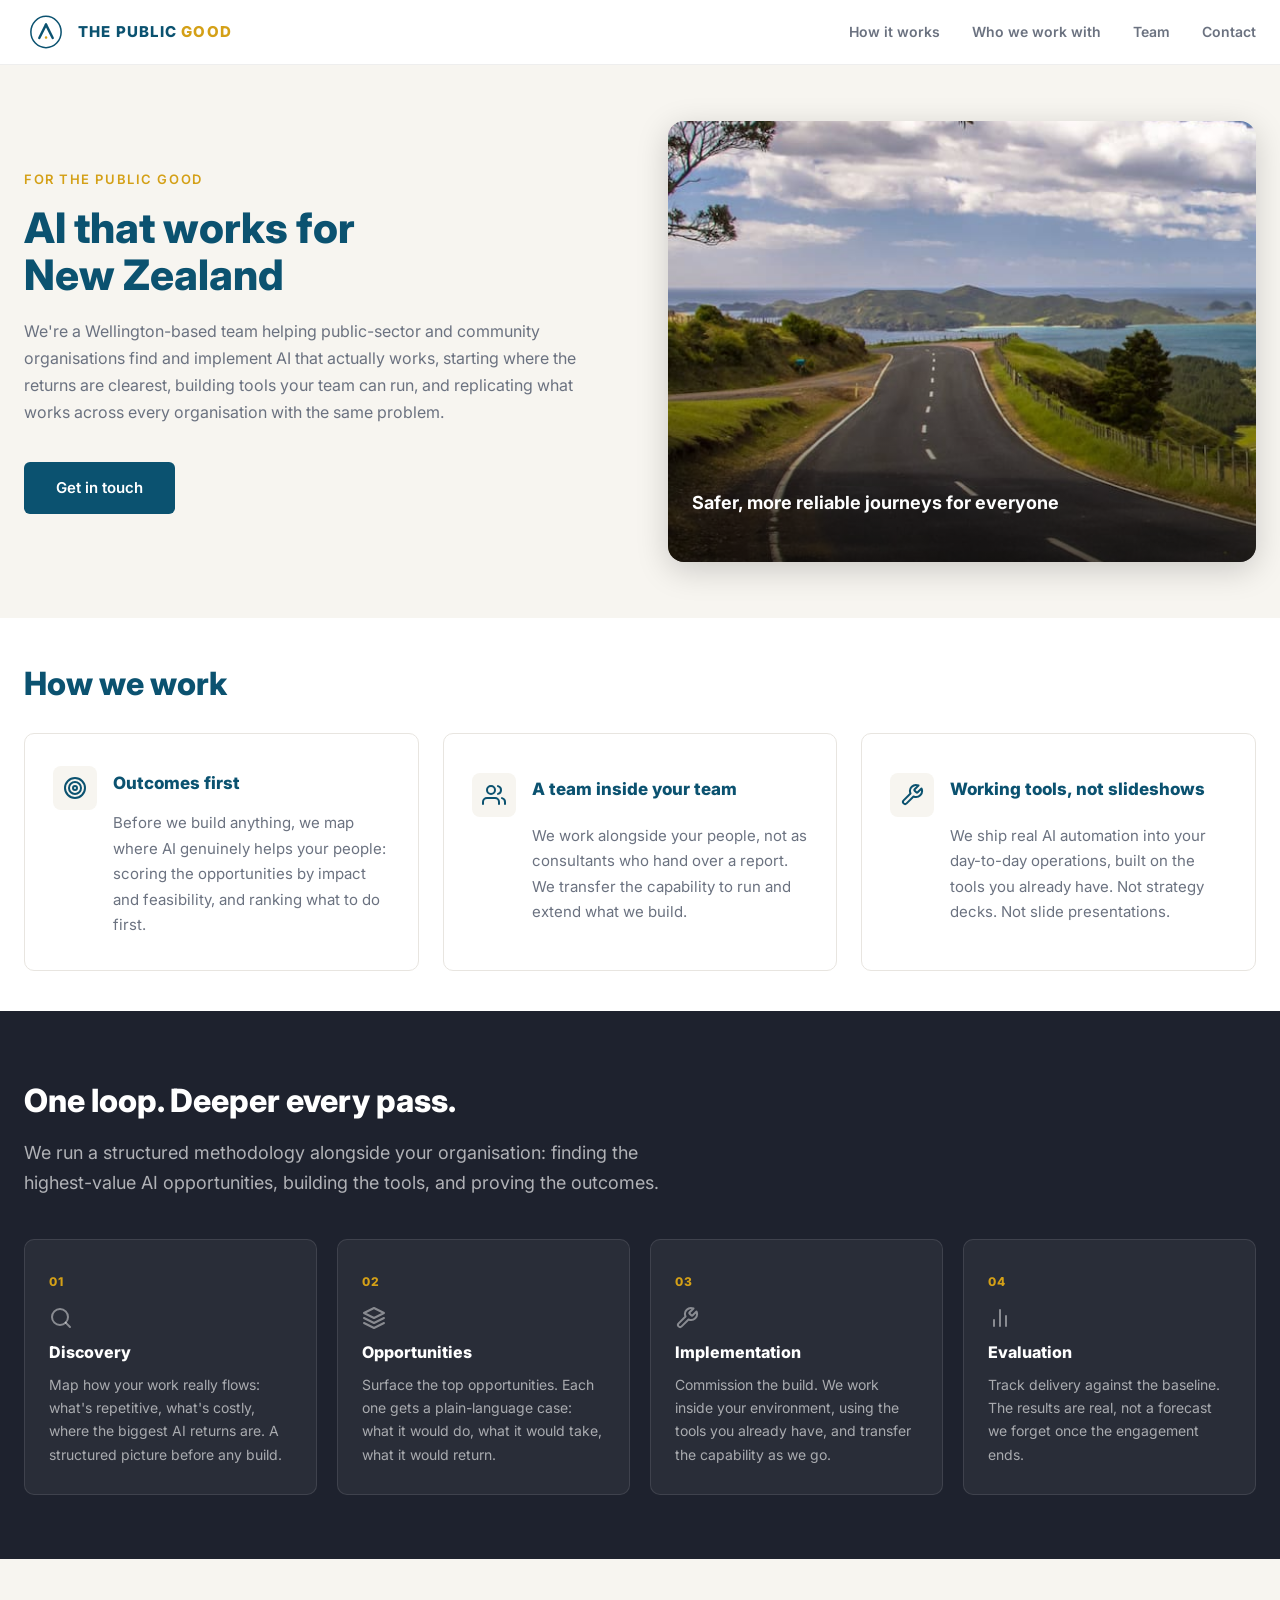
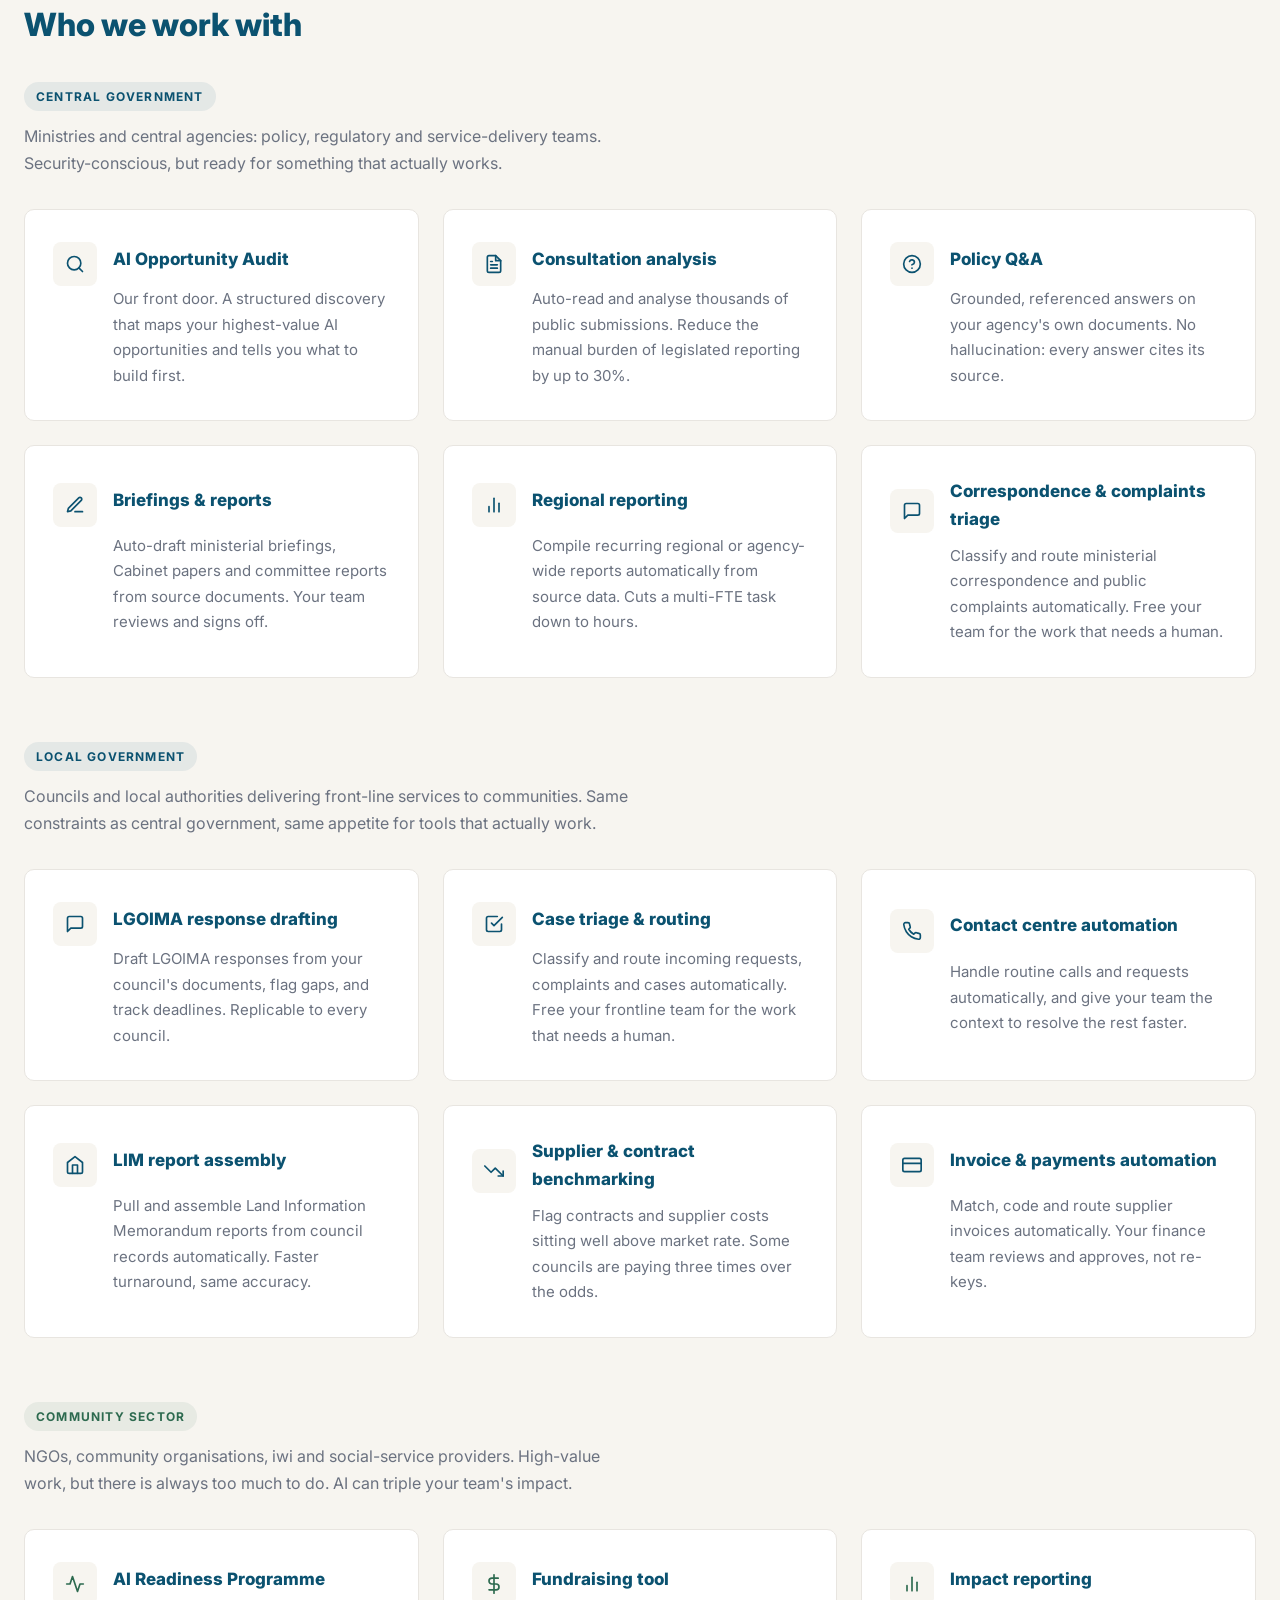
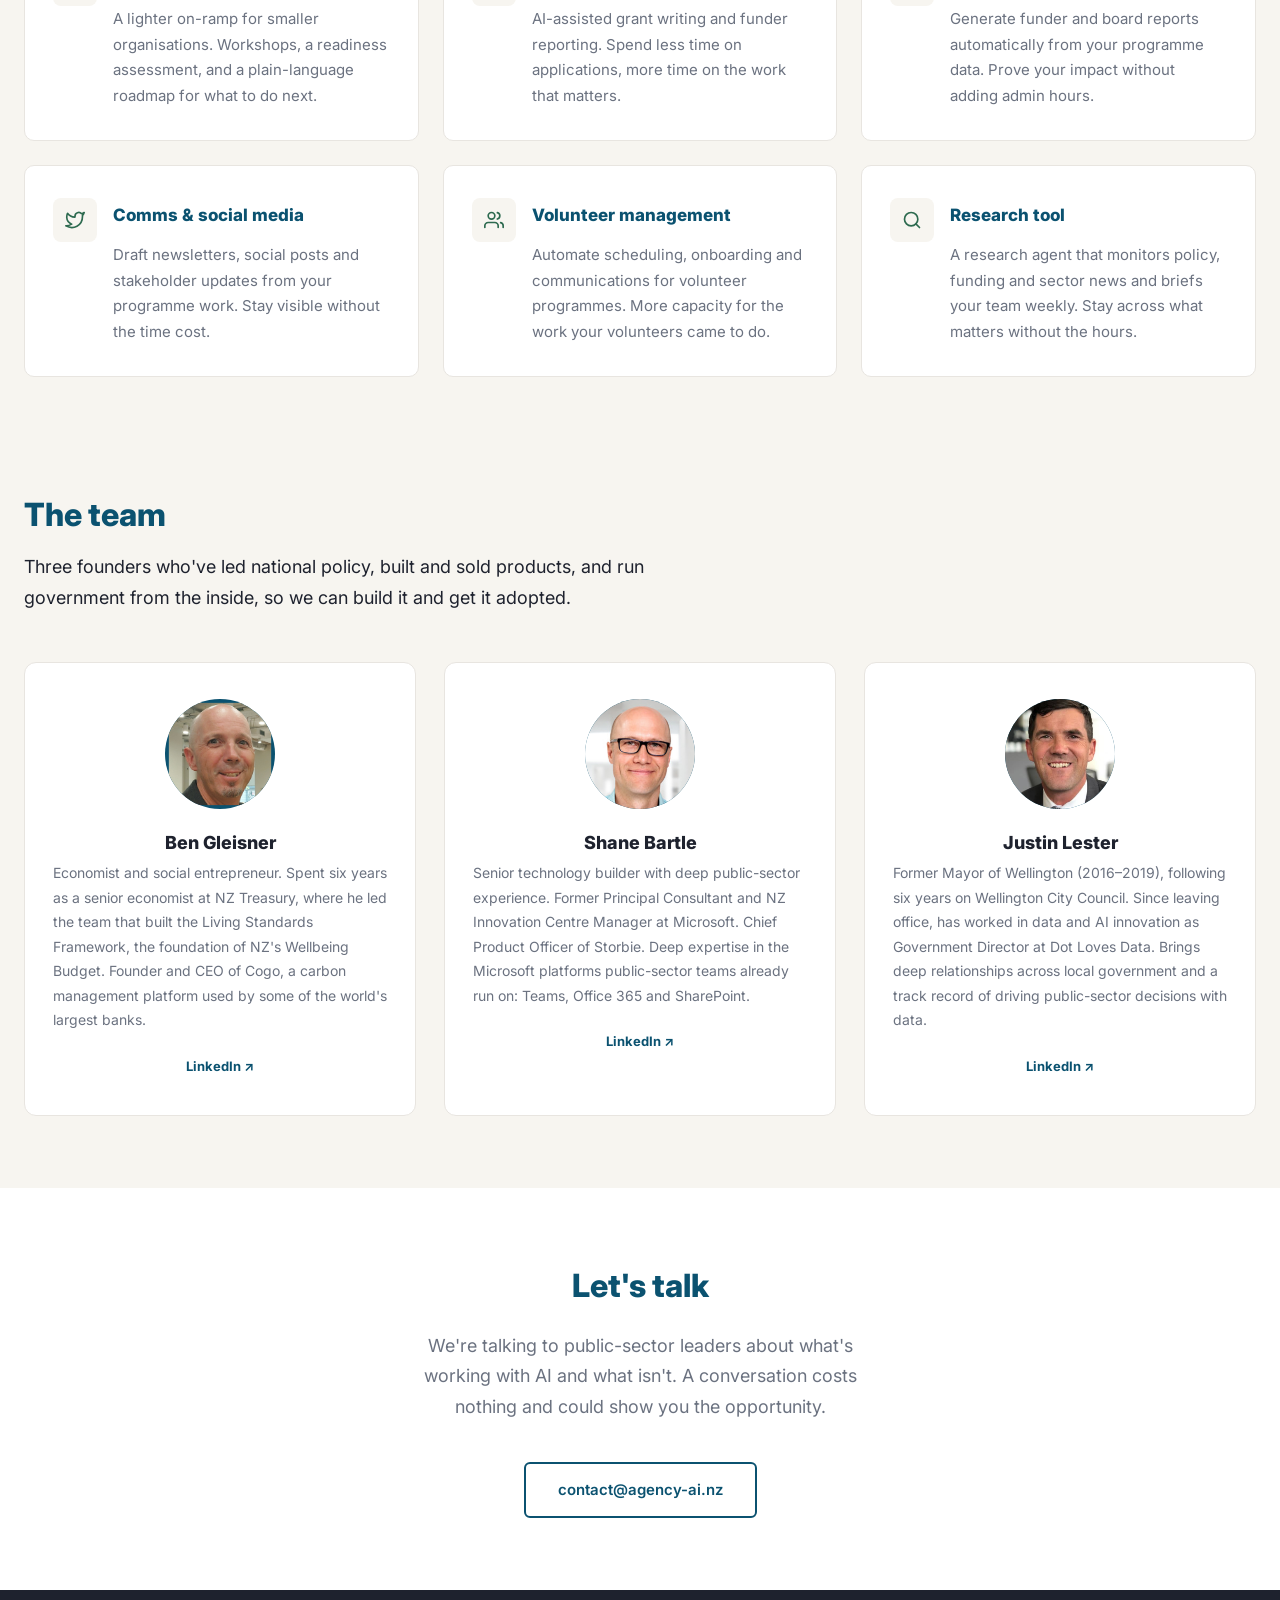
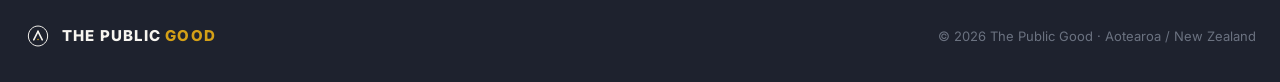
==== index.html @ 7d844c99 "Update Shane's Storbie title to Chief Product Officer Co-Authored-By: Claude Opus 5 <noreply@anthrop" ====
<!DOCTYPE html>
<html lang="en">
<head>
  <meta charset="UTF-8">
  <meta name="viewport" content="width=device-width, initial-scale=1.0">
  <title>The Public Good · AI for New Zealand's public sector</title>
  <link rel="preconnect" href="https://fonts.googleapis.com">
  <link rel="preconnect" href="https://fonts.gstatic.com" crossorigin>
  <link href="https://fonts.googleapis.com/css2?family=Inter:wght@400;600;800&display=swap" rel="stylesheet">
  <link rel="icon" type="image/svg+xml" href="/assets/Icon/Blue.svg">
  <link rel="icon" type="image/png" href="/assets/favicon.png">
  <link rel="apple-touch-icon" href="/assets/favicon.png">
  <link rel="stylesheet" href="style.css">
</head>
<body>

  <header>
    <nav class="container">
      <a href="/" class="logo" aria-label="The Public Good home">
        <svg class="logo-mark" width="44" height="44" viewBox="0 0 120 120" fill="none" xmlns="http://www.w3.org/2000/svg">
          <path d="M60 102.703C82.7983 102.703 101.28 83.5844 101.28 60C101.28 36.4155 82.7983 17.2965 60 17.2965C37.2017 17.2965 18.72 36.4155 18.72 60C18.72 83.5844 37.2017 102.703 60 102.703Z" stroke="#0B5270" stroke-width="4.13793"/>
          <path d="M60 39.7832L41.7143 76.4335" stroke="#0B5270" stroke-width="6.62069" stroke-linecap="round"/>
          <path d="M60 39.7832L78.2857 76.4335" stroke="#0B5270" stroke-width="6.62069" stroke-linecap="round"/>
          <path d="M60.1457 78.7365C62.0543 78.7365 63.6017 77.1359 63.6017 75.1614C63.6017 73.1868 62.0543 71.5862 60.1457 71.5862C58.237 71.5862 56.6897 73.1868 56.6897 75.1614C56.6897 77.1359 58.237 78.7365 60.1457 78.7365Z" fill="#D4A017"/>
        </svg>
        <span class="logo-text">THE PUBLIC <span class="gold">GOOD</span></span>
      </a>
      <ul class="nav-links">
        <li><a href="#how-it-works">How it works</a></li>
        <li><a href="#for">Who we work with</a></li>
        <li><a href="#team">Team</a></li>
        <li><a href="#contact">Contact</a></li>
      </ul>
    </nav>
  </header>

  <main>
    <section class="hero">
      <div class="container"><div class="hero-split">
        <div class="hero-text">
          <p class="tagline-label">For the Public Good</p>
          <h1>AI that works for<br>New Zealand</h1>
          <p class="hero-sub">We're a Wellington-based team helping public-sector and community organisations find and implement AI that actually works, starting where the returns are clearest, building tools your team can run, and replicating what works across every organisation with the same problem.</p>
          <a href="#contact" class="btn">Get in touch</a>
        </div>
        <div class="hero-visual">
          <div class="hero-slides">
            <div class="hero-slide active" style="background-image:url('/assets/transport-nz.jpg')">
              <div class="slide-overlay"></div>
              <p class="slide-caption">Safer, more reliable journeys for everyone</p>
            </div>
            <div class="hero-slide" style="background-image:url('/assets/solar-nz.webp')">
              <div class="slide-overlay"></div>
              <p class="slide-caption">Faster uptake of renewable energy</p>
            </div>
            <div class="hero-slide" style="background-image:url('/assets/streets-nz.jpg')">
              <div class="slide-overlay"></div>
              <p class="slide-caption">More affordable homes in the right places</p>
            </div>
            <div class="hero-slide" style="background-image:url('/assets/flood-nz.jpg')">
              <div class="slide-overlay"></div>
              <p class="slide-caption">Better management of our water systems</p>
            </div>
            <div class="hero-slide" style="background-image:url('/assets/council-nz.jpg')">
              <div class="slide-overlay"></div>
              <p class="slide-caption">Communities shaping their own decisions</p>
            </div>
            <div class="hero-slide" style="background-image:url('/assets/auckland-street-nz.jpg')">
              <div class="slide-overlay"></div>
              <p class="slide-caption">Safer streets, more connected neighbourhoods</p>
            </div>
            <div class="hero-slide" style="background-image:url('/assets/kakapo-nz.jpg')">
              <div class="slide-overlay"></div>
              <p class="slide-caption">Native species on the rise</p>
            </div>
            <div class="hero-slide" style="background-image:url('/assets/health-nz.jpg')">
              <div class="slide-overlay"></div>
              <p class="slide-caption">Faster access to the healthcare people need</p>
            </div>
            <div class="hero-slide" style="background-image:url('/assets/education-nz.jpg')">
              <div class="slide-overlay"></div>
              <p class="slide-caption">Every student getting the support they need</p>
            </div>
          </div>
          <div class="slide-dots">
            <button class="dot active" aria-label="Transport"></button>
            <button class="dot" aria-label="Clean energy"></button>
            <button class="dot" aria-label="Water"></button>
            <button class="dot" aria-label="Community voice"></button>
            <button class="dot" aria-label="Housing"></button>
            <button class="dot" aria-label="Safe communities"></button>
            <button class="dot" aria-label="Biodiversity"></button>
            <button class="dot" aria-label="Health"></button>
            <button class="dot" aria-label="Education"></button>
          </div>
        </div>
      </div></div>
    </section>

    <section id="how-it-works" class="approach">
      <div class="container">
        <h2>How we work</h2>
        <div class="cards">
          <div class="card">
            <div class="card-icon">
              <svg width="24" height="24" viewBox="0 0 24 24" fill="none" stroke="#0B5270" stroke-width="2" stroke-linecap="round" stroke-linejoin="round">
                <circle cx="12" cy="12" r="10"></circle><circle cx="12" cy="12" r="6"></circle><circle cx="12" cy="12" r="2"></circle>
              </svg>
            </div>
            <h3>Outcomes first</h3>
            <p>Before we build anything, we map where AI genuinely helps your people: scoring the opportunities by impact and feasibility, and ranking what to do first.</p>
          </div>
          <div class="card">
            <div class="card-icon">
              <svg width="24" height="24" viewBox="0 0 24 24" fill="none" stroke="#0B5270" stroke-width="2" stroke-linecap="round" stroke-linejoin="round">
                <path d="M17 21v-2a4 4 0 0 0-4-4H5a4 4 0 0 0-4 4v2"></path><circle cx="9" cy="7" r="4"></circle><path d="M23 21v-2a4 4 0 0 0-3-3.87"></path><path d="M16 3.13a4 4 0 0 1 0 7.75"></path>
              </svg>
            </div>
            <h3>A team inside your team</h3>
            <p>We work alongside your people, not as consultants who hand over a report. We transfer the capability to run and extend what we build.</p>
          </div>
          <div class="card">
            <div class="card-icon">
              <svg width="24" height="24" viewBox="0 0 24 24" fill="none" stroke="#0B5270" stroke-width="2" stroke-linecap="round" stroke-linejoin="round">
                <path d="M14.7 6.3a1 1 0 0 0 0 1.4l1.6 1.6a1 1 0 0 0 1.4 0l3.77-3.77a6 6 0 0 1-7.94 7.94l-6.91 6.91a2.12 2.12 0 0 1-3-3l6.91-6.91a6 6 0 0 1 7.94-7.94l-3.76 3.76z"></path>
              </svg>
            </div>
            <h3>Working tools, not slideshows</h3>
            <p>We ship real AI automation into your day-to-day operations, built on the tools you already have. Not strategy decks. Not slide presentations.</p>
          </div>
        </div>
      </div>
    </section>

    <section class="loop-section">
      <div class="container">
        <h2>One loop. Deeper every pass.</h2>
        <p class="section-lead">We run a structured methodology alongside your organisation: finding the highest-value AI opportunities, building the tools, and proving the outcomes.</p>
        <div class="loop">
          <div class="loop-stage">
            <span class="loop-num">01</span>
            <svg class="loop-ic" width="24" height="24" viewBox="0 0 24 24" fill="none" stroke="currentColor" stroke-width="2" stroke-linecap="round" stroke-linejoin="round"><circle cx="11" cy="11" r="8"></circle><line x1="21" y1="21" x2="16.65" y2="16.65"></line></svg>
            <h3>Discovery</h3>
            <p>Map how your work really flows: what's repetitive, what's costly, where the biggest AI returns are. A structured picture before any build.</p>
          </div>
          <div class="loop-stage">
            <span class="loop-num">02</span>
            <svg class="loop-ic" width="24" height="24" viewBox="0 0 24 24" fill="none" stroke="currentColor" stroke-width="2" stroke-linecap="round" stroke-linejoin="round"><polygon points="12 2 2 7 12 12 22 7 12 2"></polygon><polyline points="2 17 12 22 22 17"></polyline><polyline points="2 12 12 17 22 12"></polyline></svg>
            <h3>Opportunities</h3>
            <p>Surface the top opportunities. Each one gets a plain-language case: what it would do, what it would take, what it would return.</p>
          </div>
          <div class="loop-stage">
            <span class="loop-num">03</span>
            <svg class="loop-ic" width="24" height="24" viewBox="0 0 24 24" fill="none" stroke="currentColor" stroke-width="2" stroke-linecap="round" stroke-linejoin="round"><path d="M14.7 6.3a1 1 0 0 0 0 1.4l1.6 1.6a1 1 0 0 0 1.4 0l3.77-3.77a6 6 0 0 1-7.94 7.94l-6.91 6.91a2.12 2.12 0 0 1-3-3l6.91-6.91a6 6 0 0 1 7.94-7.94l-3.76 3.76z"></path></svg>
            <h3>Implementation</h3>
            <p>Commission the build. We work inside your environment, using the tools you already have, and transfer the capability as we go.</p>
          </div>
          <div class="loop-stage">
            <span class="loop-num">04</span>
            <svg class="loop-ic" width="24" height="24" viewBox="0 0 24 24" fill="none" stroke="currentColor" stroke-width="2" stroke-linecap="round" stroke-linejoin="round"><line x1="18" y1="20" x2="18" y2="10"></line><line x1="12" y1="20" x2="12" y2="4"></line><line x1="6" y1="20" x2="6" y2="14"></line></svg>
            <h3>Evaluation</h3>
            <p>Track delivery against the baseline. The results are real, not a forecast we forget once the engagement ends.</p>
          </div>
        </div>
      </div>
    </section>

    <section id="for" class="services">
      <div class="container">
        <h2>Who we work with</h2>

        <div class="services-group">
          <div class="services-group-header">
            <span class="sector-tag">Central government</span>
            <p>Ministries and central agencies: policy, regulatory and service-delivery teams. Security-conscious, but ready for something that actually works.</p>
          </div>
          <div class="services-grid cards">
            <div class="card">
              <div class="card-icon">
                <svg width="20" height="20" viewBox="0 0 24 24" fill="none" stroke="#0B5270" stroke-width="2" stroke-linecap="round" stroke-linejoin="round"><circle cx="11" cy="11" r="8"></circle><line x1="21" y1="21" x2="16.65" y2="16.65"></line></svg>
              </div>
              <h3>AI Opportunity Audit</h3>
              <p>Our front door. A structured discovery that maps your highest-value AI opportunities and tells you what to build first.</p>
            </div>
            <div class="card">
              <div class="card-icon">
                <svg width="20" height="20" viewBox="0 0 24 24" fill="none" stroke="#0B5270" stroke-width="2" stroke-linecap="round" stroke-linejoin="round"><path d="M14 2H6a2 2 0 0 0-2 2v16a2 2 0 0 0 2 2h12a2 2 0 0 0 2-2V8z"></path><polyline points="14 2 14 8 20 8"></polyline><line x1="16" y1="13" x2="8" y2="13"></line><line x1="16" y1="17" x2="8" y2="17"></line><polyline points="10 9 9 9 8 9"></polyline></svg>
              </div>
              <h3>Consultation analysis</h3>
              <p>Auto-read and analyse thousands of public submissions. Reduce the manual burden of legislated reporting by up to 30%.</p>
            </div>
            <div class="card">
              <div class="card-icon">
                <svg width="20" height="20" viewBox="0 0 24 24" fill="none" stroke="#0B5270" stroke-width="2" stroke-linecap="round" stroke-linejoin="round"><circle cx="12" cy="12" r="10"></circle><path d="M9.09 9a3 3 0 0 1 5.83 1c0 2-3 3-3 3"></path><line x1="12" y1="17" x2="12.01" y2="17"></line></svg>
              </div>
              <h3>Policy Q&amp;A</h3>
              <p>Grounded, referenced answers on your agency's own documents. No hallucination: every answer cites its source.</p>
            </div>
            <div class="card">
              <div class="card-icon">
                <svg width="20" height="20" viewBox="0 0 24 24" fill="none" stroke="#0B5270" stroke-width="2" stroke-linecap="round" stroke-linejoin="round"><path d="M12 20h9"></path><path d="M16.5 3.5a2.121 2.121 0 0 1 3 3L7 19l-4 1 1-4L16.5 3.5z"></path></svg>
              </div>
              <h3>Briefings &amp; reports</h3>
              <p>Auto-draft ministerial briefings, Cabinet papers and committee reports from source documents. Your team reviews and signs off.</p>
            </div>
            <div class="card">
              <div class="card-icon">
                <svg width="20" height="20" viewBox="0 0 24 24" fill="none" stroke="#0B5270" stroke-width="2" stroke-linecap="round" stroke-linejoin="round"><line x1="18" y1="20" x2="18" y2="10"></line><line x1="12" y1="20" x2="12" y2="4"></line><line x1="6" y1="20" x2="6" y2="14"></line></svg>
              </div>
              <h3>Regional reporting</h3>
              <p>Compile recurring regional or agency-wide reports automatically from source data. Cuts a multi-FTE task down to hours.</p>
            </div>
            <div class="card">
              <div class="card-icon">
                <svg width="20" height="20" viewBox="0 0 24 24" fill="none" stroke="#0B5270" stroke-width="2" stroke-linecap="round" stroke-linejoin="round"><path d="M21 15a2 2 0 0 1-2 2H7l-4 4V5a2 2 0 0 1 2-2h14a2 2 0 0 1 2 2z"></path></svg>
              </div>
              <h3>Correspondence &amp; complaints triage</h3>
              <p>Classify and route ministerial correspondence and public complaints automatically. Free your team for the work that needs a human.</p>
            </div>
          </div>
        </div>

        <div class="services-group">
          <div class="services-group-header">
            <span class="sector-tag">Local government</span>
            <p>Councils and local authorities delivering front-line services to communities. Same constraints as central government, same appetite for tools that actually work.</p>
          </div>
          <div class="services-grid cards">
            <div class="card">
              <div class="card-icon">
                <svg width="20" height="20" viewBox="0 0 24 24" fill="none" stroke="#0B5270" stroke-width="2" stroke-linecap="round" stroke-linejoin="round"><path d="M21 15a2 2 0 0 1-2 2H7l-4 4V5a2 2 0 0 1 2-2h14a2 2 0 0 1 2 2z"></path></svg>
              </div>
              <h3>LGOIMA response drafting</h3>
              <p>Draft LGOIMA responses from your council's documents, flag gaps, and track deadlines. Replicable to every council.</p>
            </div>
            <div class="card">
              <div class="card-icon">
                <svg width="20" height="20" viewBox="0 0 24 24" fill="none" stroke="#0B5270" stroke-width="2" stroke-linecap="round" stroke-linejoin="round"><polyline points="9 11 12 14 22 4"></polyline><path d="M21 12v7a2 2 0 0 1-2 2H5a2 2 0 0 1-2-2V5a2 2 0 0 1 2-2h11"></path></svg>
              </div>
              <h3>Case triage &amp; routing</h3>
              <p>Classify and route incoming requests, complaints and cases automatically. Free your frontline team for the work that needs a human.</p>
            </div>
            <div class="card">
              <div class="card-icon">
                <svg width="20" height="20" viewBox="0 0 24 24" fill="none" stroke="#0B5270" stroke-width="2" stroke-linecap="round" stroke-linejoin="round"><path d="M22 16.92v3a2 2 0 0 1-2.18 2 19.79 19.79 0 0 1-8.63-3.07 19.5 19.5 0 0 1-6-6 19.79 19.79 0 0 1-3.07-8.67A2 2 0 0 1 4.11 2h3a2 2 0 0 1 2 1.72c.127.96.361 1.903.7 2.81a2 2 0 0 1-.45 2.11L8.09 9.91a16 16 0 0 0 6 6l1.27-1.27a2 2 0 0 1 2.11-.45c.907.339 1.85.573 2.81.7A2 2 0 0 1 22 16.92z"></path></svg>
              </div>
              <h3>Contact centre automation</h3>
              <p>Handle routine calls and requests automatically, and give your team the context to resolve the rest faster.</p>
            </div>
            <div class="card">
              <div class="card-icon">
                <svg width="20" height="20" viewBox="0 0 24 24" fill="none" stroke="#0B5270" stroke-width="2" stroke-linecap="round" stroke-linejoin="round"><path d="M3 9l9-7 9 7v11a2 2 0 0 1-2 2H5a2 2 0 0 1-2-2z"></path><polyline points="9 22 9 12 15 12 15 22"></polyline></svg>
              </div>
              <h3>LIM report assembly</h3>
              <p>Pull and assemble Land Information Memorandum reports from council records automatically. Faster turnaround, same accuracy.</p>
            </div>
            <div class="card">
              <div class="card-icon">
                <svg width="20" height="20" viewBox="0 0 24 24" fill="none" stroke="#0B5270" stroke-width="2" stroke-linecap="round" stroke-linejoin="round"><polyline points="23 18 13.5 8.5 8.5 13.5 1 6"></polyline><polyline points="17 18 23 18 23 12"></polyline></svg>
              </div>
              <h3>Supplier &amp; contract benchmarking</h3>
              <p>Flag contracts and supplier costs sitting well above market rate. Some councils are paying three times over the odds.</p>
            </div>
            <div class="card">
              <div class="card-icon">
                <svg width="20" height="20" viewBox="0 0 24 24" fill="none" stroke="#0B5270" stroke-width="2" stroke-linecap="round" stroke-linejoin="round"><rect x="1" y="4" width="22" height="16" rx="2" ry="2"></rect><line x1="1" y1="10" x2="23" y2="10"></line></svg>
              </div>
              <h3>Invoice &amp; payments automation</h3>
              <p>Match, code and route supplier invoices automatically. Your finance team reviews and approves, not re-keys.</p>
            </div>
          </div>
        </div>

        <div class="services-group">
          <div class="services-group-header">
            <span class="sector-tag sector-tag--green">Community sector</span>
            <p>NGOs, community organisations, iwi and social-service providers. High-value work, but there is always too much to do. AI can triple your team's impact.</p>
          </div>
          <div class="services-grid cards">
            <div class="card">
              <div class="card-icon">
                <svg width="20" height="20" viewBox="0 0 24 24" fill="none" stroke="#2D6A4F" stroke-width="2" stroke-linecap="round" stroke-linejoin="round"><polyline points="22 12 18 12 15 21 9 3 6 12 2 12"></polyline></svg>
              </div>
              <h3>AI Readiness Programme</h3>
              <p>A lighter on-ramp for smaller organisations. Workshops, a readiness assessment, and a plain-language roadmap for what to do next.</p>
            </div>
            <div class="card">
              <div class="card-icon">
                <svg width="20" height="20" viewBox="0 0 24 24" fill="none" stroke="#2D6A4F" stroke-width="2" stroke-linecap="round" stroke-linejoin="round"><line x1="12" y1="1" x2="12" y2="23"></line><path d="M17 5H9.5a3.5 3.5 0 0 0 0 7h5a3.5 3.5 0 0 1 0 7H6"></path></svg>
              </div>
              <h3>Fundraising tool</h3>
              <p>AI-assisted grant writing and funder reporting. Spend less time on applications, more time on the work that matters.</p>
            </div>
            <div class="card">
              <div class="card-icon">
                <svg width="20" height="20" viewBox="0 0 24 24" fill="none" stroke="#2D6A4F" stroke-width="2" stroke-linecap="round" stroke-linejoin="round"><line x1="18" y1="20" x2="18" y2="10"></line><line x1="12" y1="20" x2="12" y2="4"></line><line x1="6" y1="20" x2="6" y2="14"></line></svg>
              </div>
              <h3>Impact reporting</h3>
              <p>Generate funder and board reports automatically from your programme data. Prove your impact without adding admin hours.</p>
            </div>
            <div class="card">
              <div class="card-icon">
                <svg width="20" height="20" viewBox="0 0 24 24" fill="none" stroke="#2D6A4F" stroke-width="2" stroke-linecap="round" stroke-linejoin="round"><path d="M23 3a10.9 10.9 0 0 1-3.14 1.53 4.48 4.48 0 0 0-7.86 3v1A10.66 10.66 0 0 1 3 4s-4 9 5 13a11.64 11.64 0 0 1-7 2c9 5 20 0 20-11.5a4.5 4.5 0 0 0-.08-.83A7.72 7.72 0 0 0 23 3z"></path></svg>
              </div>
              <h3>Comms &amp; social media</h3>
              <p>Draft newsletters, social posts and stakeholder updates from your programme work. Stay visible without the time cost.</p>
            </div>
            <div class="card">
              <div class="card-icon">
                <svg width="20" height="20" viewBox="0 0 24 24" fill="none" stroke="#2D6A4F" stroke-width="2" stroke-linecap="round" stroke-linejoin="round"><path d="M17 21v-2a4 4 0 0 0-4-4H5a4 4 0 0 0-4 4v2"></path><circle cx="9" cy="7" r="4"></circle><path d="M23 21v-2a4 4 0 0 0-3-3.87"></path><path d="M16 3.13a4 4 0 0 1 0 7.75"></path></svg>
              </div>
              <h3>Volunteer management</h3>
              <p>Automate scheduling, onboarding and communications for volunteer programmes. More capacity for the work your volunteers came to do.</p>
            </div>
            <div class="card">
              <div class="card-icon">
                <svg width="20" height="20" viewBox="0 0 24 24" fill="none" stroke="#2D6A4F" stroke-width="2" stroke-linecap="round" stroke-linejoin="round"><circle cx="11" cy="11" r="8"></circle><line x1="21" y1="21" x2="16.65" y2="16.65"></line></svg>
              </div>
              <h3>Research tool</h3>
              <p>A research agent that monitors policy, funding and sector news and briefs your team weekly. Stay across what matters without the hours.</p>
            </div>
          </div>
        </div>
      </div>
    </section>

    <section id="team" class="team">
      <div class="container">
        <h2>The team</h2>
        <p class="section-lead">Three founders who've led national policy, built and sold products, and run government from the inside, so we can build it and get it adopted.</p>
        <div class="team-grid">

          <div class="team-card">
            <div class="team-photo"><img src="/assets/ben-gleisner.jpg" alt="Ben Gleisner" style="transform: scale(0.93); object-position: center 30%;"></div>
            <p class="team-name">Ben Gleisner</p>
            <p class="team-bio">Economist and social entrepreneur. Spent six years as a senior economist at NZ Treasury, where he led the team that built the Living Standards Framework, the foundation of NZ's Wellbeing Budget. Founder and CEO of Cogo, a carbon management platform used by some of the world's largest banks.</p>
            <a href="https://www.linkedin.com/in/ben-gleisner/" class="team-li" target="_blank" rel="noopener">LinkedIn ↗</a>
          </div>

          <div class="team-card">
            <div class="team-photo"><img src="/assets/shane-bartle.jpg" alt="Shane Bartle"></div>
            <p class="team-name">Shane Bartle</p>
            <p class="team-bio">Senior technology builder with deep public-sector experience. Former Principal Consultant and NZ Innovation Centre Manager at Microsoft. Chief Product Officer of Storbie. Deep expertise in the Microsoft platforms public-sector teams already run on: Teams, Office 365 and SharePoint.</p>
            <a href="https://www.linkedin.com/in/shane-bartle-b5905a31/" class="team-li" target="_blank" rel="noopener">LinkedIn ↗</a>
          </div>

          <div class="team-card">
            <div class="team-photo"><img src="/assets/justin-lester.jpg" alt="Justin Lester" style="transform: scale(1.3);"></div>
            <p class="team-name">Justin Lester</p>
            <p class="team-bio">Former Mayor of Wellington (2016–2019), following six years on Wellington City Council. Since leaving office, has worked in data and AI innovation as Government Director at Dot Loves Data. Brings deep relationships across local government and a track record of driving public-sector decisions with data.</p>
            <a href="https://www.linkedin.com/in/justin-lester-wellington/" class="team-li" target="_blank" rel="noopener">LinkedIn ↗</a>
          </div>

        </div>
      </div>
    </section>

    <section id="contact" class="contact">
      <div class="container">
        <h2>Let's talk</h2>
        <p>We're talking to public-sector leaders about what's working with AI and what isn't. A conversation costs nothing and could show you the opportunity.</p>
        <a href="mailto:contact@agency-ai.nz" class="btn btn-outline">contact@agency-ai.nz</a>
      </div>
    </section>
  </main>

  <footer>
    <div class="container">
      <div class="footer-inner">
        <a href="/" class="logo" aria-label="The Public Good home">
          <svg class="logo-mark" width="28" height="28" viewBox="0 0 120 120" fill="none" xmlns="http://www.w3.org/2000/svg">
            <path d="M60 102.703C82.7983 102.703 101.28 83.5844 101.28 60C101.28 36.4155 82.7983 17.2965 60 17.2965C37.2017 17.2965 18.72 36.4155 18.72 60C18.72 83.5844 37.2017 102.703 60 102.703Z" stroke="#F7F5F0" stroke-width="4.13793"/>
            <path d="M60 39.7832L41.7143 76.4335" stroke="#F7F5F0" stroke-width="6.62069" stroke-linecap="round"/>
            <path d="M60 39.7832L78.2857 76.4335" stroke="#F7F5F0" stroke-width="6.62069" stroke-linecap="round"/>
            <path d="M60.1457 78.7365C62.0543 78.7365 63.6017 77.1359 63.6017 75.1614C63.6017 73.1868 62.0543 71.5862 60.1457 71.5862C58.237 71.5862 56.6897 73.1868 56.6897 75.1614C56.6897 77.1359 58.237 78.7365 60.1457 78.7365Z" fill="#D4A017"/>
          </svg>
          <span class="logo-text">THE PUBLIC <span class="gold">GOOD</span></span>
        </a>
        <p class="footer-copy">© 2026 The Public Good · Aotearoa / New Zealand</p>
      </div>
    </div>
  </footer>

  <script>
    (function () {
      var slides = document.querySelectorAll('.hero-slide');
      var dots   = document.querySelectorAll('.dot');
      var current = 0, timer;
      function goTo(n) {
        slides[current].classList.remove('active');
        dots[current].classList.remove('active');
        current = n;
        slides[current].classList.add('active');
        dots[current].classList.add('active');
      }
      function startTimer() { timer = setInterval(function(){ goTo((current+1) % slides.length); }, 5000); }
      dots.forEach(function(d,i){ d.addEventListener('click', function(){ clearInterval(timer); goTo(i); startTimer(); }); });
      startTimer();
    })();
  </script>
</body>
</html>
---- style.css ----
*, *::before, *::after { box-sizing: border-box; margin: 0; padding: 0; }

:root {
  --blue: #0B5270;
  --gold: #D4A017;
  --bone: #F7F5F0;
  --green: #2D6A4F;
  --charcoal: #1E222E;
  --slate: #6B7280;
}

html { scroll-behavior: smooth; }

body {
  font-family: 'Inter', sans-serif;
  font-size: 16px;
  line-height: 1.6;
  color: var(--charcoal);
  background: #fff;
}

.container {
  max-width: 1320px;
  margin: 0 auto;
  padding: 0 24px;
}

/* ── NAV ── */
header {
  position: sticky;
  top: 0;
  z-index: 100;
  background: #fff;
  border-bottom: 1px solid #eee;
}

#how-it-works, #loop, #approach, #outcomes, #for, #services, #team, #contact {
  scroll-margin-top: 64px;
}

header nav {
  display: flex;
  align-items: center;
  justify-content: space-between;
  height: 64px;
}

.logo {
  display: flex;
  align-items: center;
  gap: 10px;
  text-decoration: none;
}

.logo-text {
  font-size: 15px;
  font-weight: 800;
  letter-spacing: 0.08em;
  color: var(--blue);
}

.logo-text .gold { color: var(--gold); }

.nav-links {
  display: flex;
  list-style: none;
  gap: 32px;
}

.nav-links a {
  font-size: 14px;
  font-weight: 600;
  color: var(--slate);
  text-decoration: none;
  transition: color 0.2s;
}

.nav-links a:hover { color: var(--blue); }

/* ── BUTTONS ── */
.btn {
  display: inline-block;
  padding: 14px 32px;
  background: var(--blue);
  color: #fff;
  font-size: 15px;
  font-weight: 600;
  text-decoration: none;
  border-radius: 6px;
  transition: background 0.2s, transform 0.1s;
}

.btn:hover { background: #094663; transform: translateY(-1px); }

.btn-outline {
  background: transparent;
  color: var(--blue);
  border: 2px solid var(--blue);
}

.btn-outline:hover { background: var(--blue); color: #fff; }

/* ── HERO ── */
.hero {
  background: var(--bone);
}

.hero-split {
  display: grid;
  grid-template-columns: 1fr 1fr;
  gap: 56px;
  align-items: center;
  padding: 56px 0;
}

.tagline-label {
  font-size: 13px;
  font-weight: 600;
  letter-spacing: 0.12em;
  text-transform: uppercase;
  color: var(--gold);
  margin-bottom: 16px;
}

.hero h1 {
  font-size: clamp(28px, 4vw, 42px);
  font-weight: 800;
  line-height: 1.1;
  color: var(--blue);
  margin-bottom: 20px;
}

.hero-sub {
  font-size: 16px;
  color: var(--slate);
  margin-bottom: 36px;
  line-height: 1.7;
}

.hero-visual {
  position: relative;
  border-radius: 16px;
  overflow: hidden;
  aspect-ratio: 4 / 3;
  box-shadow: 0 8px 32px rgba(0,0,0,0.18);
}

.hero-slides {
  position: relative;
  width: 100%;
  height: 100%;
}

.hero-slide {
  position: absolute;
  inset: 0;
  background-size: cover;
  background-position: center;
  opacity: 0;
  transition: opacity 0.9s ease;
}

.hero-slide.active { opacity: 1; }

.slide-overlay {
  position: absolute;
  inset: 0;
  background: linear-gradient(to top, rgba(0,0,0,0.65) 0%, transparent 55%);
}

.slide-caption {
  position: absolute;
  bottom: 48px;
  left: 24px;
  right: 24px;
  color: #fff;
  font-size: 18px;
  font-weight: 700;
  line-height: 1.3;
  z-index: 1;
}

.slide-dots {
  display: none;
}

.dot {
  width: 7px;
  height: 7px;
  border-radius: 50%;
  background: rgba(255,255,255,0.45);
  border: none;
  cursor: pointer;
  padding: 0;
  transition: background 0.2s, transform 0.2s;
}

.dot.active {
  background: #fff;
  transform: scale(1.35);
}

/* ── ABOUT ── */
.about {
  padding: 64px 0;
}

.about h2, .approach h2, .contact h2, .services h2 {
  font-size: clamp(22px, 3vw, 32px);
  font-weight: 800;
  color: var(--blue);
  margin-bottom: 20px;
}

.section-lead {
  font-size: 18px;
  color: var(--charcoal);
  max-width: 680px;
  margin-bottom: 40px;
  line-height: 1.7;
}

.about-grid {
  display: grid;
  grid-template-columns: 1fr 1fr;
  gap: 40px;
}

.about-grid p {
  color: var(--slate);
  margin-bottom: 16px;
  line-height: 1.75;
}

/* ── APPROACH ── */
.approach {
  padding: 40px 0;
  background: #fff;
}

.cards {
  display: grid;
  grid-template-columns: repeat(3, 1fr);
  gap: 24px;
  margin-top: 48px;
}

.approach .cards { margin-top: 24px; }

.card {
  background: #fff;
  border-radius: 10px;
  padding: 32px 28px;
  border: 1px solid #e8e5e0;
  display: grid;
  grid-template-columns: 44px 1fr;
  grid-template-rows: auto auto;
  column-gap: 16px;
}

.card-icon {
  width: 44px;
  height: 44px;
  background: var(--bone);
  border-radius: 8px;
  display: flex;
  align-items: center;
  justify-content: center;
  grid-column: 1;
  grid-row: 1;
  align-self: center;
}

.card h3 {
  font-size: 17px;
  font-weight: 800;
  color: var(--blue);
  margin-bottom: 10px;
  grid-column: 2;
  grid-row: 1;
  align-self: center;
}

.card p {
  font-size: 15px;
  color: var(--slate);
  line-height: 1.7;
  grid-column: 2;
  grid-row: 2;
}

/* ── SERVICES ── */
.services {
  padding: 40px 0;
  background: var(--bone);
}

.services h2 {
  font-size: clamp(22px, 3vw, 32px);
  font-weight: 800;
  color: var(--blue);
  margin-bottom: 32px;
}

.services-group {
  margin-top: 8px;
}

.services-group + .services-group {
  margin-top: 64px;
}

.services-group-header {
  margin-bottom: 32px;
}

.sector-tag {
  display: inline-block;
  font-size: 12px;
  font-weight: 700;
  letter-spacing: 0.1em;
  text-transform: uppercase;
  color: var(--blue);
  background: rgba(11, 82, 112, 0.08);
  padding: 5px 12px;
  border-radius: 20px;
  margin-bottom: 12px;
}

.sector-tag--green {
  color: var(--green);
  background: rgba(45, 106, 79, 0.08);
}

.services-group-header p {
  font-size: 16px;
  color: var(--slate);
  max-width: 620px;
  line-height: 1.7;
}

.services-grid {
  display: grid;
  grid-template-columns: repeat(3, 1fr);
  gap: 24px;
  margin-top: 32px;
}

/* ── CONTACT ── */
.contact {
  padding: 72px 0;
  text-align: center;
}

.contact p {
  font-size: 18px;
  color: var(--slate);
  max-width: 480px;
  margin: 0 auto 40px;
  line-height: 1.7;
}

/* ── FOOTER ── */
footer {
  background: var(--charcoal);
  padding: 32px 0;
}

.footer-inner {
  display: flex;
  align-items: center;
  justify-content: space-between;
}

footer .logo-text {
  color: var(--bone);
}

.footer-copy {
  font-size: 13px;
  color: var(--slate);
}

/* ── LOOP ── */
.loop-section {
  padding: 64px 0;
  background: var(--charcoal);
}

.loop-section h2 {
  font-size: clamp(22px, 3vw, 32px);
  font-weight: 800;
  color: #fff;
  margin-bottom: 12px;
}

.loop-section .section-lead {
  color: rgba(255,255,255,0.65);
  margin-bottom: 40px;
}

.loop {
  display: grid;
  grid-template-columns: repeat(4, 1fr);
  gap: 20px;
}

.loop-stage {
  background: rgba(255,255,255,0.05);
  border: 1px solid rgba(255,255,255,0.1);
  border-radius: 10px;
  padding: 28px 24px;
}

.loop-num {
  font-size: 12px;
  font-weight: 800;
  letter-spacing: 0.08em;
  color: var(--gold);
}

.loop-ic {
  display: block;
  color: rgba(255,255,255,0.45);
  margin: 12px 0 10px;
}

.loop-stage h3 {
  font-size: 16px;
  font-weight: 800;
  color: #fff;
  margin-bottom: 8px;
}

.loop-stage p {
  font-size: 14px;
  color: rgba(255,255,255,0.6);
  line-height: 1.65;
}

/* ── APPROACH FOOT (human in the loop) ── */
.approach-foot {
  margin-top: 28px;
  border-left: 3px solid var(--gold);
  background: var(--bone);
  border-radius: 0 8px 8px 0;
  padding: 18px 22px;
  max-width: 820px;
}

.approach-foot p {
  font-size: 15px;
  color: var(--slate);
  line-height: 1.7;
  margin: 0;
}

.approach-foot strong { color: var(--charcoal); }

/* ── OUTCOMES BAND ── */
.outcomes {
  padding: 64px 0;
  background: var(--blue);
  color: #fff;
}

.outcomes h2 {
  font-size: clamp(22px, 3vw, 32px);
  font-weight: 800;
  color: #fff;
  margin-bottom: 20px;
}

.outcomes .section-lead {
  color: rgba(255, 255, 255, 0.88);
  max-width: 760px;
  margin-bottom: 28px;
}

.outcomes-examples {
  display: flex;
  flex-wrap: wrap;
  gap: 10px;
}

.outcome-chip {
  font-size: 14px;
  font-weight: 600;
  color: #fff;
  background: rgba(255, 255, 255, 0.12);
  border: 1px solid rgba(255, 255, 255, 0.24);
  padding: 8px 14px;
  border-radius: 20px;
}

/* ── EXAMPLE CHIPS (who it's for) ── */
.example-chips {
  display: flex;
  flex-wrap: wrap;
  gap: 8px;
  margin-top: 16px;
}

.example-chip {
  font-size: 13px;
  font-weight: 600;
  color: var(--blue);
  background: #fff;
  border: 1px solid #e2ddd4;
  padding: 6px 12px;
  border-radius: 20px;
}

.services-note {
  font-size: 13px;
  font-style: italic;
  color: var(--slate);
  margin-top: 28px;
}

/* ── DELIVERY WRAP BAND ── */
.wrap-band {
  padding: 56px 0;
  background: #fff;
}

.wrap-band .inner {
  background: var(--bone);
  border: 1px solid #e8e5e0;
  border-radius: 14px;
  padding: 36px 40px;
  max-width: 940px;
}

.wrap-band h2 {
  font-size: clamp(20px, 2.6vw, 26px);
  font-weight: 800;
  color: var(--blue);
  margin-bottom: 12px;
}

.wrap-band p {
  font-size: 16px;
  color: var(--slate);
  line-height: 1.75;
  max-width: 760px;
}

/* ── TEAM ── */
.team {
  padding: 72px 0;
  background: var(--bone);
}

.team h2 {
  font-size: clamp(22px, 3vw, 32px);
  font-weight: 800;
  color: var(--blue);
  margin-bottom: 12px;
}

.team .section-lead {
  margin-bottom: 48px;
}

.team-grid {
  display: grid;
  grid-template-columns: repeat(3, 1fr);
  gap: 28px;
}

.team-card {
  background: #fff;
  border-radius: 12px;
  padding: 36px 28px;
  border: 1px solid #e8e5e0;
  text-align: center;
}

.team-photo {
  width: 110px;
  height: 110px;
  border-radius: 50%;
  background: var(--blue);
  display: flex;
  align-items: center;
  justify-content: center;
  margin: 0 auto 20px;
  font-size: 26px;
  font-weight: 800;
  color: #fff;
  letter-spacing: 0.04em;
  overflow: hidden;
}

.team-photo img {
  width: 100%;
  height: 100%;
  object-fit: cover;
  object-position: center 25%;
}

.team-name {
  font-size: 18px;
  font-weight: 800;
  color: var(--charcoal);
  margin-bottom: 4px;
}

.team-role {
  font-size: 12px;
  font-weight: 700;
  letter-spacing: 0.1em;
  text-transform: uppercase;
  color: var(--gold);
  margin-bottom: 16px;
}

.team-bio {
  font-size: 14px;
  color: var(--slate);
  line-height: 1.75;
  margin-bottom: 20px;
  text-align: left;
}

.team-li {
  font-size: 13px;
  font-weight: 700;
  color: var(--blue);
  text-decoration: none;
}

.team-li:hover { text-decoration: underline; }

/* ── RESPONSIVE ── */
@media (max-width: 980px) {
  .loop { grid-template-columns: repeat(2, 1fr); }
}

@media (max-width: 768px) {
  .nav-links { display: none; }
  .hero-split { grid-template-columns: 1fr; gap: 32px; padding: 48px 24px; }
  .hero-visual { aspect-ratio: 16 / 9; }
  .about-grid { grid-template-columns: 1fr; gap: 0; }
  .cards { grid-template-columns: 1fr; }
  .team-grid { grid-template-columns: 1fr; }
  .footer-inner { flex-direction: column; gap: 16px; text-align: center; }
  .about, .approach, .services, .contact, .loop-section, .outcomes, .wrap-band, .team { padding: 48px 0; }
  .wrap-band .inner { padding: 28px 24px; }
}

@media (max-width: 560px) {
  .loop { grid-template-columns: 1fr; }
}
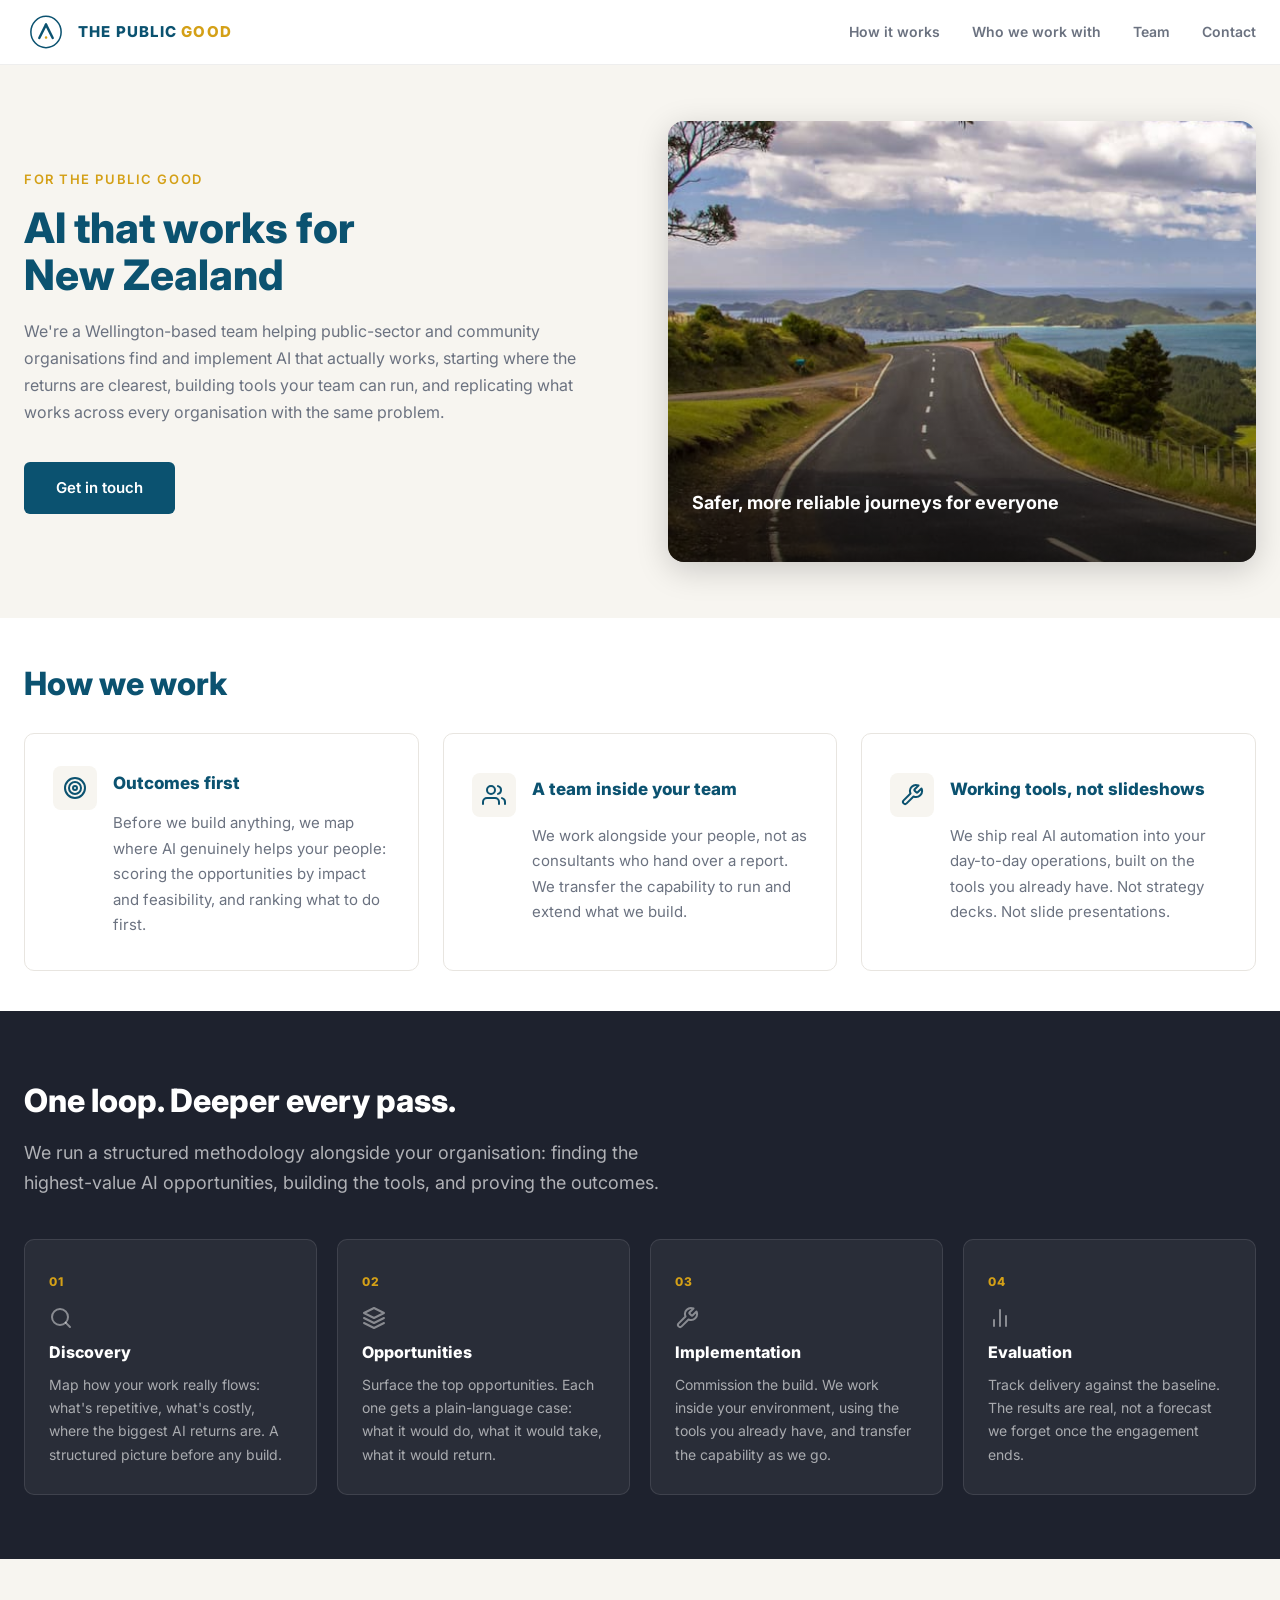
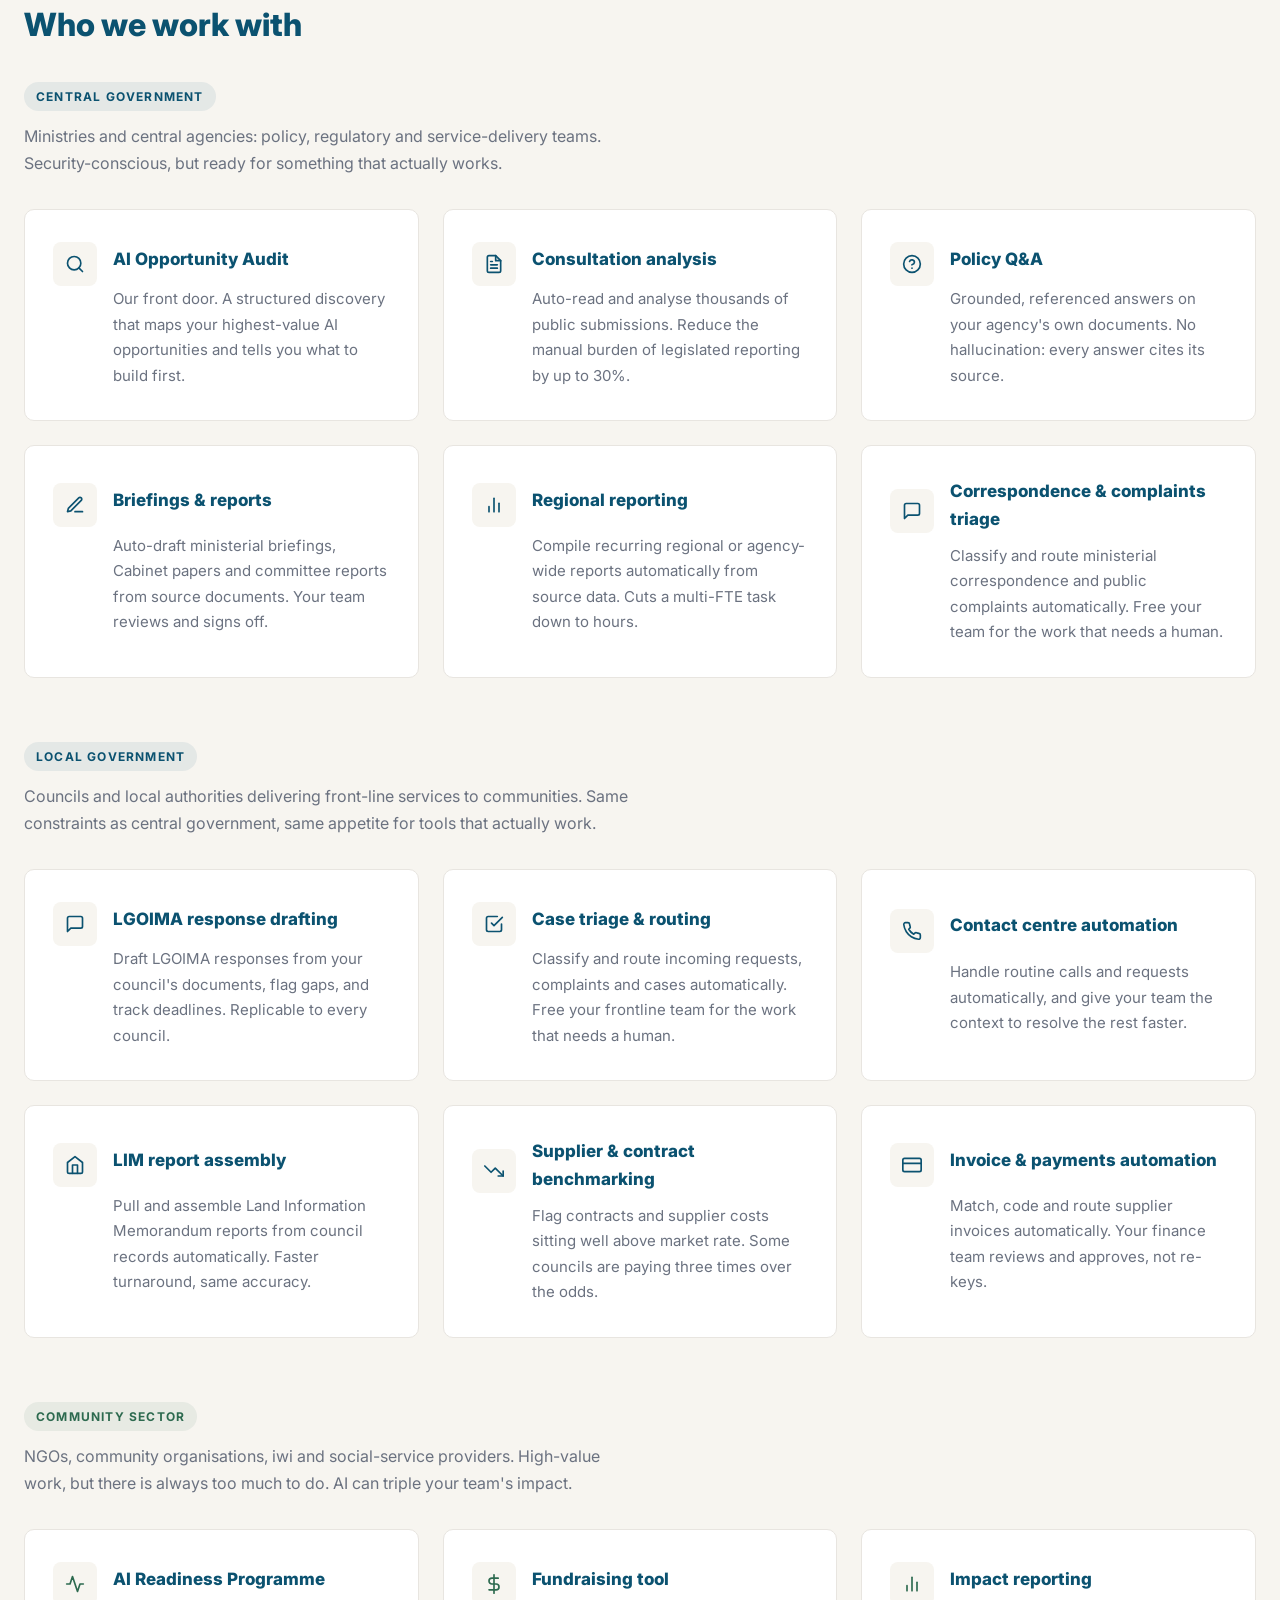
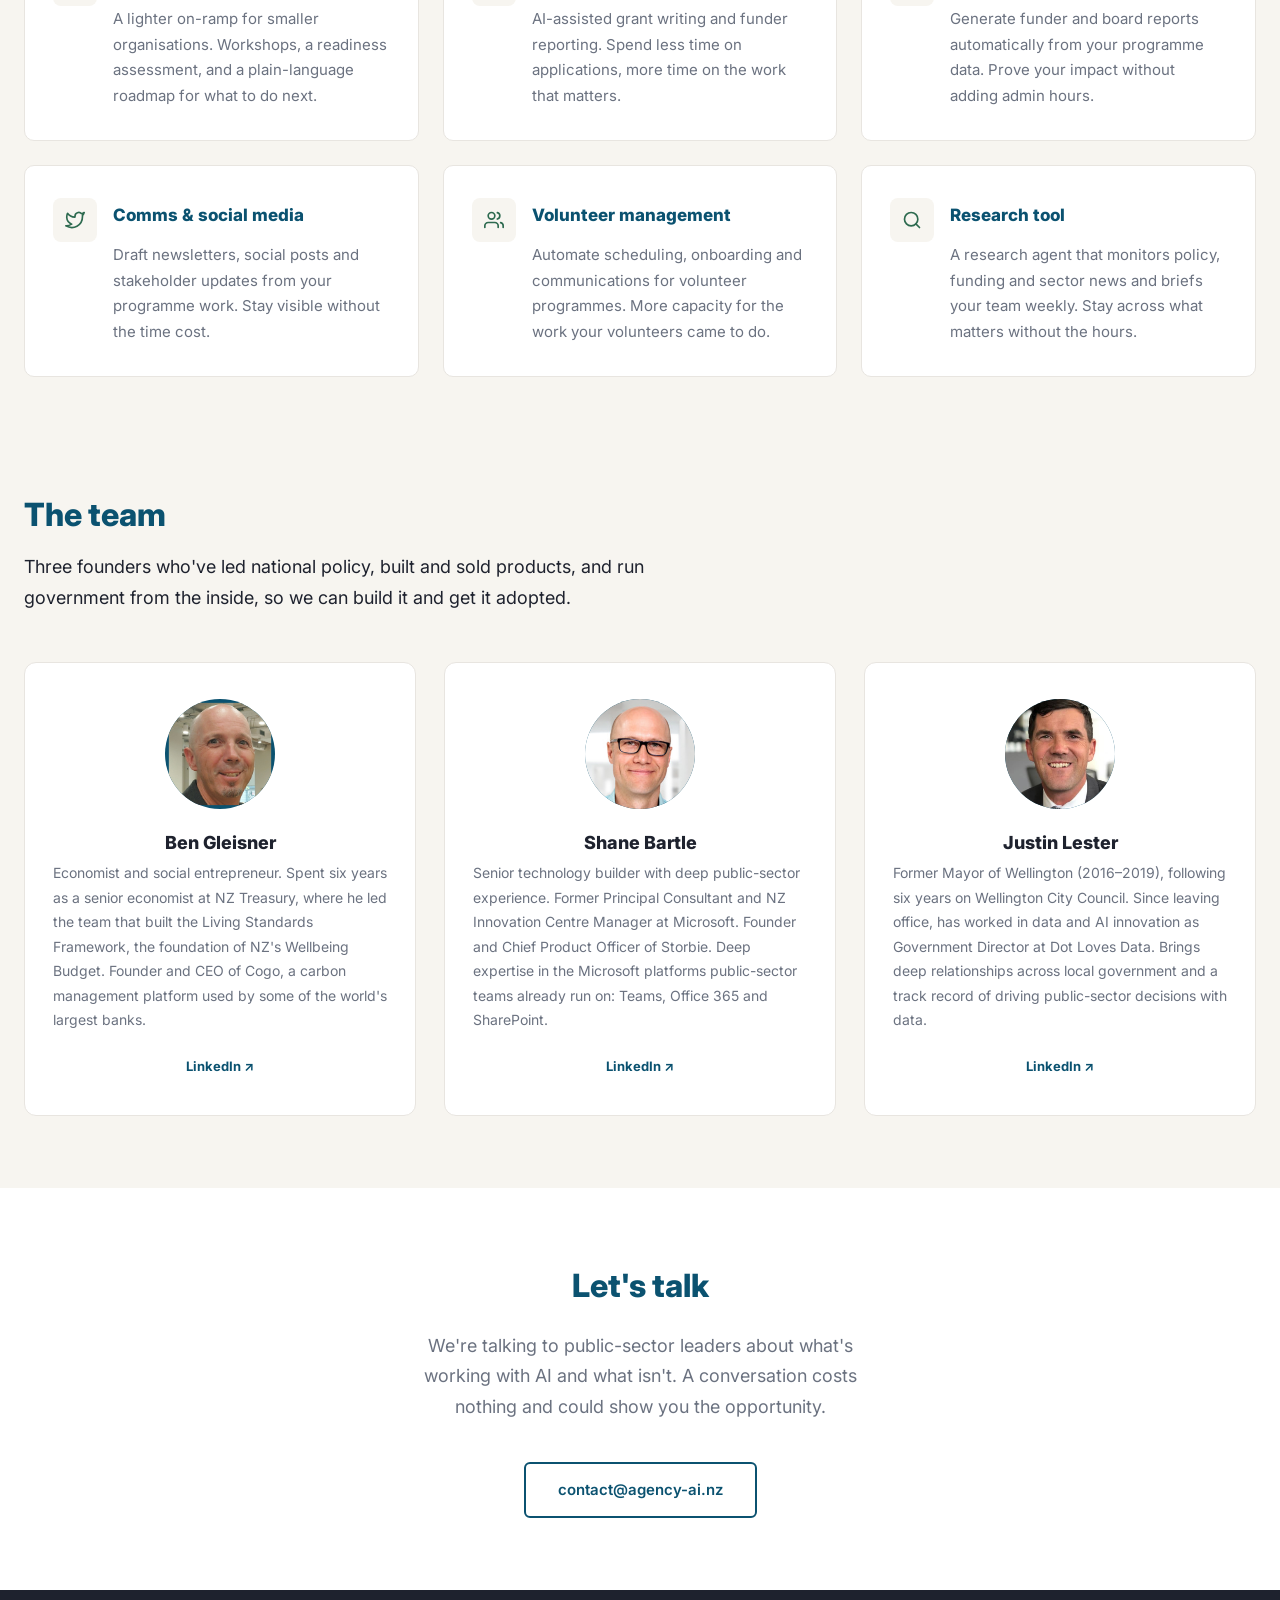
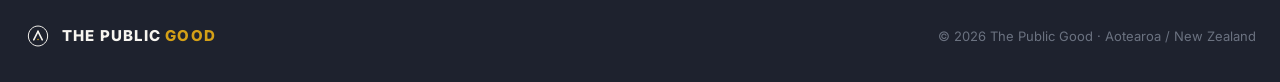
==== commit 895eb33e: "Restore Founder to Shane's Storbie title Co-Authored-By: Claude Opus 5 <noreply@anthropic.com>" ====
--- a/index.html
+++ b/index.html
@@ -340,7 +340,7 @@
           <div class="team-card">
             <div class="team-photo"><img src="/assets/shane-bartle.jpg" alt="Shane Bartle"></div>
             <p class="team-name">Shane Bartle</p>
-            <p class="team-bio">Senior technology builder with deep public-sector experience. Former Principal Consultant and NZ Innovation Centre Manager at Microsoft. Chief Product Officer of Storbie. Deep expertise in the Microsoft platforms public-sector teams already run on: Teams, Office 365 and SharePoint.</p>
+            <p class="team-bio">Senior technology builder with deep public-sector experience. Former Principal Consultant and NZ Innovation Centre Manager at Microsoft. Founder and Chief Product Officer of Storbie. Deep expertise in the Microsoft platforms public-sector teams already run on: Teams, Office 365 and SharePoint.</p>
             <a href="https://www.linkedin.com/in/shane-bartle-b5905a31/" class="team-li" target="_blank" rel="noopener">LinkedIn ↗</a>
           </div>
 
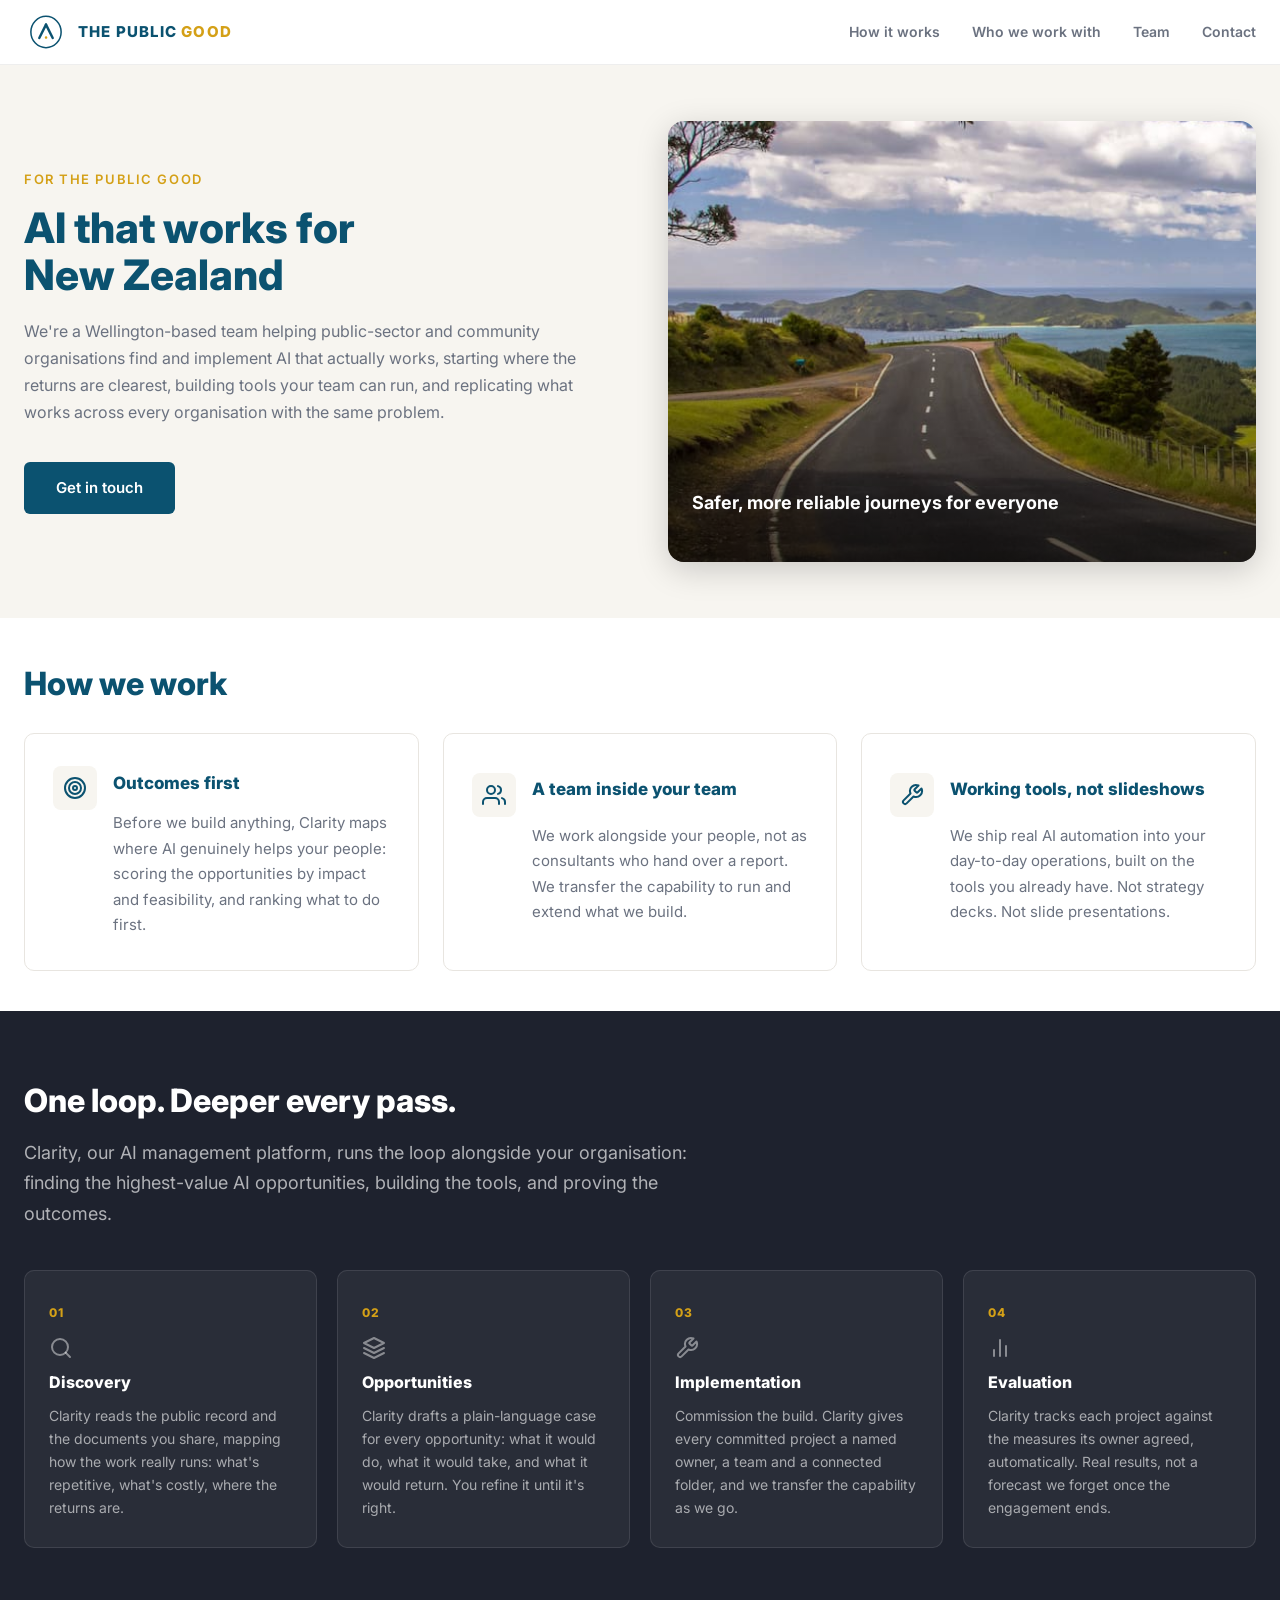
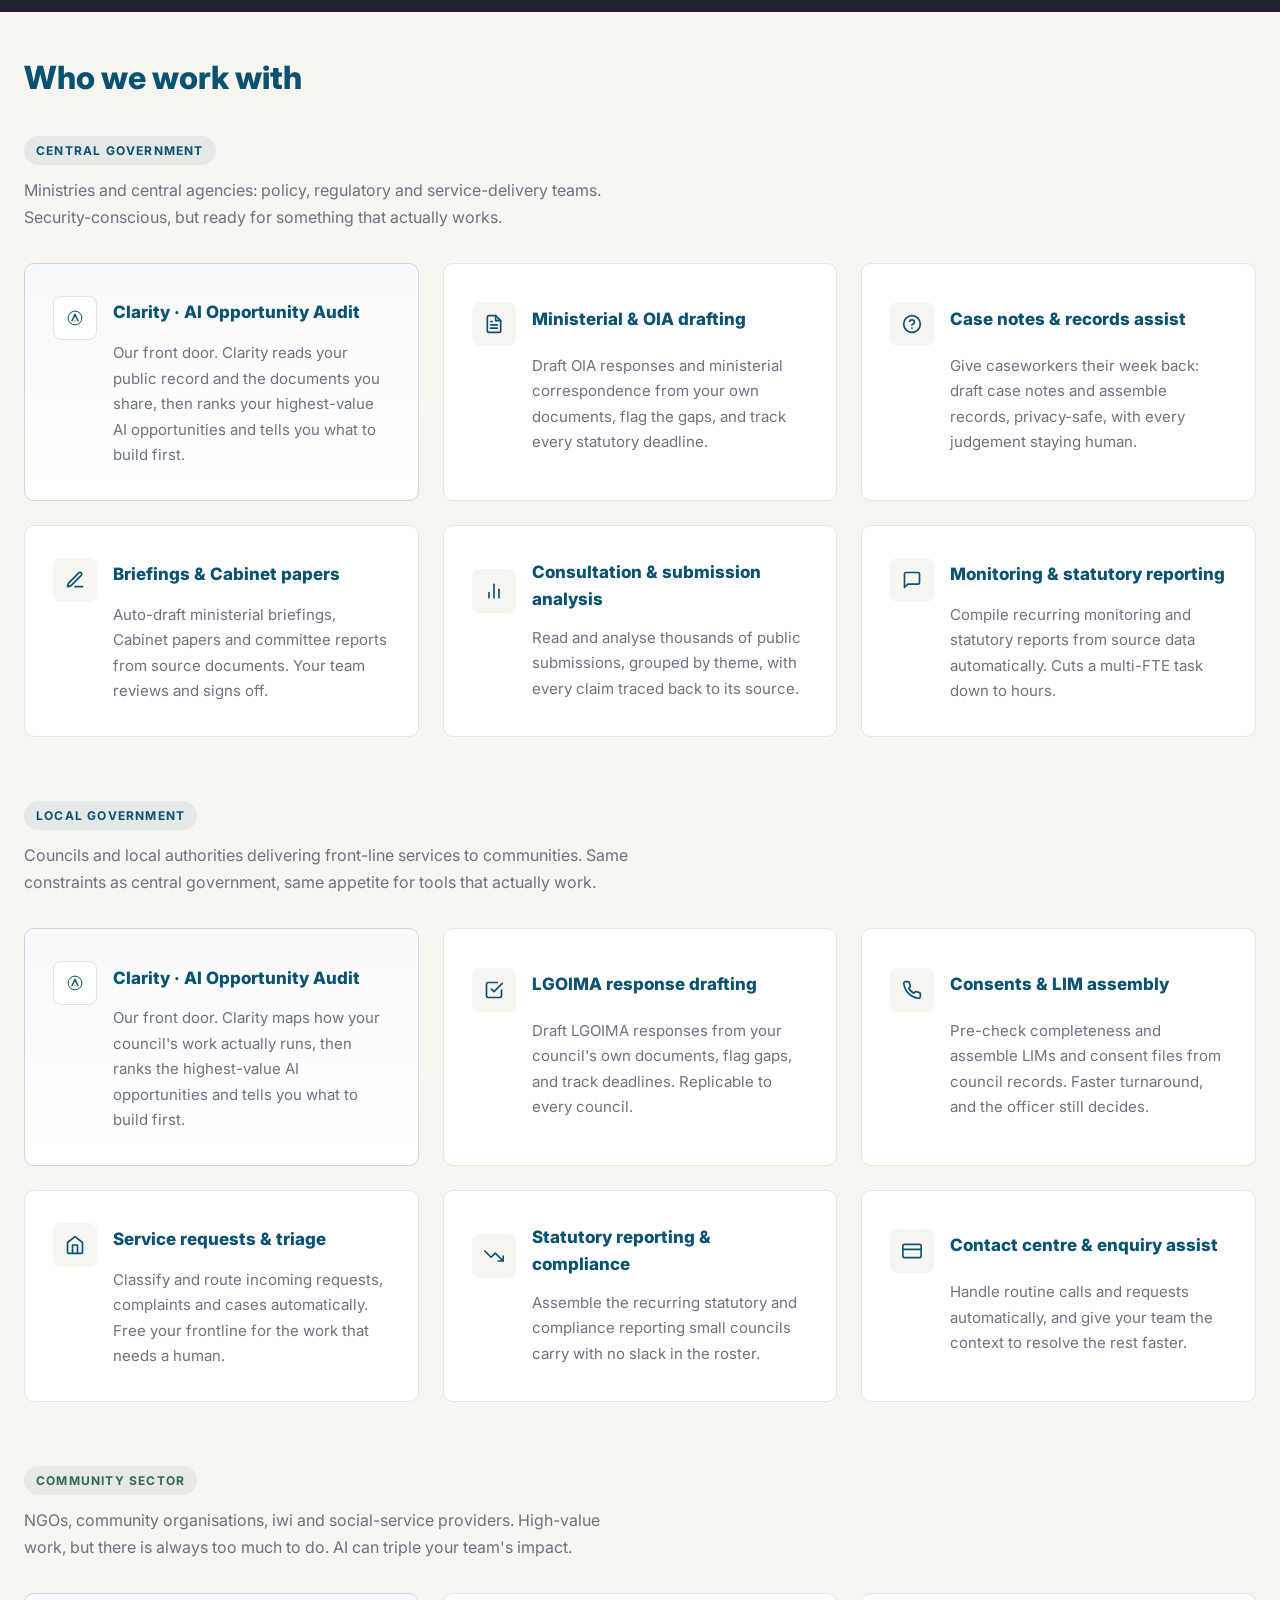
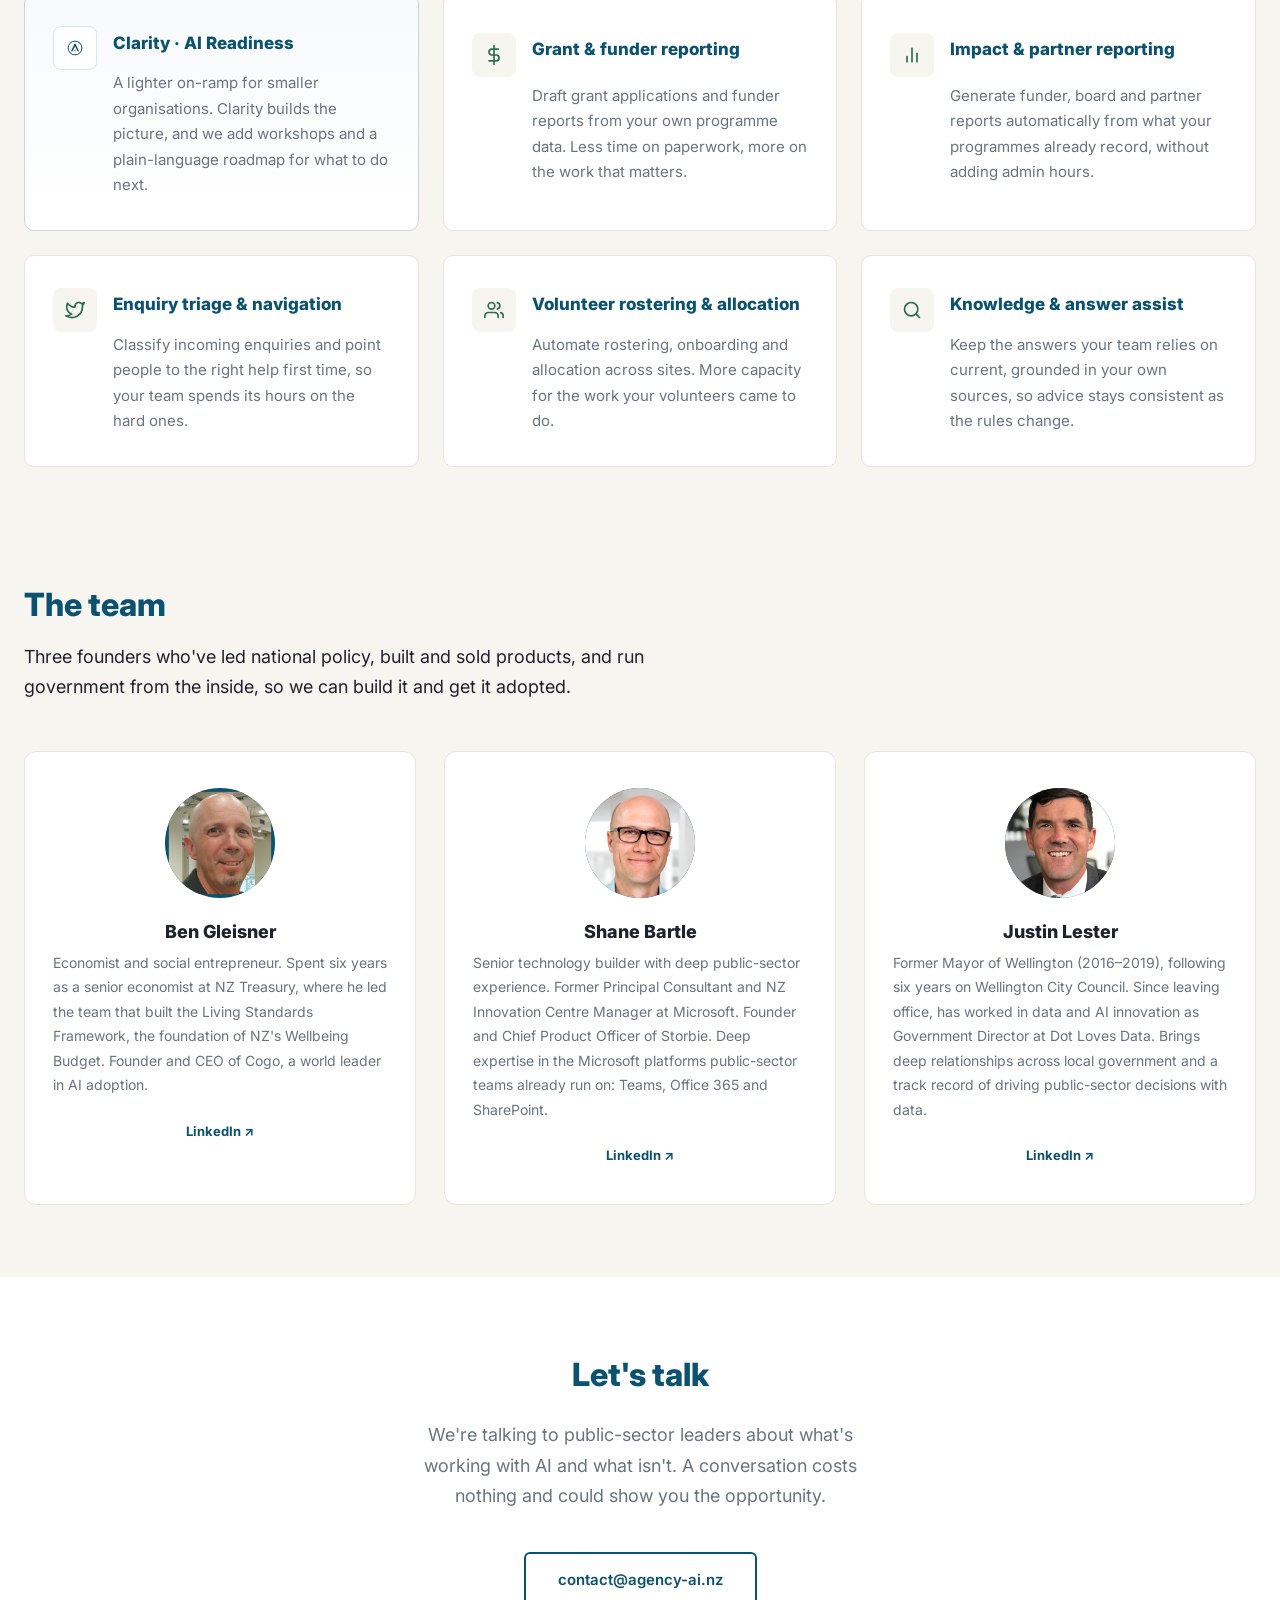
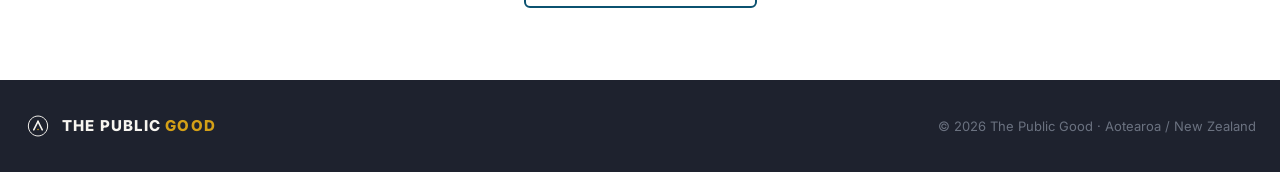
==== commit b0b412cb: "Name Clarity through the loop and lead each sector with it The loop section and the "outcomes first"" ====
--- a/index.html
+++ b/index.html
@@ -108,7 +108,7 @@
               </svg>
             </div>
             <h3>Outcomes first</h3>
-            <p>Before we build anything, we map where AI genuinely helps your people: scoring the opportunities by impact and feasibility, and ranking what to do first.</p>
+            <p>Before we build anything, Clarity maps where AI genuinely helps your people: scoring the opportunities by impact and feasibility, and ranking what to do first.</p>
           </div>
           <div class="card">
             <div class="card-icon">
@@ -135,31 +135,31 @@
     <section class="loop-section">
       <div class="container">
         <h2>One loop. Deeper every pass.</h2>
-        <p class="section-lead">We run a structured methodology alongside your organisation: finding the highest-value AI opportunities, building the tools, and proving the outcomes.</p>
+        <p class="section-lead">Clarity, our AI management platform, runs the loop alongside your organisation: finding the highest-value AI opportunities, building the tools, and proving the outcomes.</p>
         <div class="loop">
           <div class="loop-stage">
             <span class="loop-num">01</span>
             <svg class="loop-ic" width="24" height="24" viewBox="0 0 24 24" fill="none" stroke="currentColor" stroke-width="2" stroke-linecap="round" stroke-linejoin="round"><circle cx="11" cy="11" r="8"></circle><line x1="21" y1="21" x2="16.65" y2="16.65"></line></svg>
             <h3>Discovery</h3>
-            <p>Map how your work really flows: what's repetitive, what's costly, where the biggest AI returns are. A structured picture before any build.</p>
+            <p>Clarity reads the public record and the documents you share, mapping how the work really runs: what's repetitive, what's costly, where the returns are.</p>
           </div>
           <div class="loop-stage">
             <span class="loop-num">02</span>
             <svg class="loop-ic" width="24" height="24" viewBox="0 0 24 24" fill="none" stroke="currentColor" stroke-width="2" stroke-linecap="round" stroke-linejoin="round"><polygon points="12 2 2 7 12 12 22 7 12 2"></polygon><polyline points="2 17 12 22 22 17"></polyline><polyline points="2 12 12 17 22 12"></polyline></svg>
             <h3>Opportunities</h3>
-            <p>Surface the top opportunities. Each one gets a plain-language case: what it would do, what it would take, what it would return.</p>
+            <p>Clarity drafts a plain-language case for every opportunity: what it would do, what it would take, and what it would return. You refine it until it's right.</p>
           </div>
           <div class="loop-stage">
             <span class="loop-num">03</span>
             <svg class="loop-ic" width="24" height="24" viewBox="0 0 24 24" fill="none" stroke="currentColor" stroke-width="2" stroke-linecap="round" stroke-linejoin="round"><path d="M14.7 6.3a1 1 0 0 0 0 1.4l1.6 1.6a1 1 0 0 0 1.4 0l3.77-3.77a6 6 0 0 1-7.94 7.94l-6.91 6.91a2.12 2.12 0 0 1-3-3l6.91-6.91a6 6 0 0 1 7.94-7.94l-3.76 3.76z"></path></svg>
             <h3>Implementation</h3>
-            <p>Commission the build. We work inside your environment, using the tools you already have, and transfer the capability as we go.</p>
+            <p>Commission the build. Clarity gives every committed project a named owner, a team and a connected folder, and we transfer the capability as we go.</p>
           </div>
           <div class="loop-stage">
             <span class="loop-num">04</span>
             <svg class="loop-ic" width="24" height="24" viewBox="0 0 24 24" fill="none" stroke="currentColor" stroke-width="2" stroke-linecap="round" stroke-linejoin="round"><line x1="18" y1="20" x2="18" y2="10"></line><line x1="12" y1="20" x2="12" y2="4"></line><line x1="6" y1="20" x2="6" y2="14"></line></svg>
             <h3>Evaluation</h3>
-            <p>Track delivery against the baseline. The results are real, not a forecast we forget once the engagement ends.</p>
+            <p>Clarity tracks each project against the measures its owner agreed, automatically. Real results, not a forecast we forget once the engagement ends.</p>
           </div>
         </div>
       </div>
@@ -175,47 +175,47 @@
             <p>Ministries and central agencies: policy, regulatory and service-delivery teams. Security-conscious, but ready for something that actually works.</p>
           </div>
           <div class="services-grid cards">
-            <div class="card">
-              <div class="card-icon">
-                <svg width="20" height="20" viewBox="0 0 24 24" fill="none" stroke="#0B5270" stroke-width="2" stroke-linecap="round" stroke-linejoin="round"><circle cx="11" cy="11" r="8"></circle><line x1="21" y1="21" x2="16.65" y2="16.65"></line></svg>
-              </div>
-              <h3>AI Opportunity Audit</h3>
-              <p>Our front door. A structured discovery that maps your highest-value AI opportunities and tells you what to build first.</p>
+            <div class="card card-clarity">
+              <div class="card-icon">
+                <svg width="20" height="20" viewBox="0 0 120 120" fill="none"><circle cx="60" cy="60" r="41.28" stroke="#0B5270" stroke-width="6"/><path d="M60 39.78L41.71 76.43" stroke="#0B5270" stroke-width="9" stroke-linecap="round"/><path d="M60 39.78L78.29 76.43" stroke="#0B5270" stroke-width="9" stroke-linecap="round"/><circle cx="60.15" cy="75.16" r="5" fill="#D4A017"/></svg>
+              </div>
+              <h3>Clarity &middot; AI Opportunity Audit</h3>
+              <p>Our front door. Clarity reads your public record and the documents you share, then ranks your highest-value AI opportunities and tells you what to build first.</p>
             </div>
             <div class="card">
               <div class="card-icon">
                 <svg width="20" height="20" viewBox="0 0 24 24" fill="none" stroke="#0B5270" stroke-width="2" stroke-linecap="round" stroke-linejoin="round"><path d="M14 2H6a2 2 0 0 0-2 2v16a2 2 0 0 0 2 2h12a2 2 0 0 0 2-2V8z"></path><polyline points="14 2 14 8 20 8"></polyline><line x1="16" y1="13" x2="8" y2="13"></line><line x1="16" y1="17" x2="8" y2="17"></line><polyline points="10 9 9 9 8 9"></polyline></svg>
               </div>
-              <h3>Consultation analysis</h3>
-              <p>Auto-read and analyse thousands of public submissions. Reduce the manual burden of legislated reporting by up to 30%.</p>
+              <h3>Ministerial &amp; OIA drafting</h3>
+              <p>Draft OIA responses and ministerial correspondence from your own documents, flag the gaps, and track every statutory deadline.</p>
             </div>
             <div class="card">
               <div class="card-icon">
                 <svg width="20" height="20" viewBox="0 0 24 24" fill="none" stroke="#0B5270" stroke-width="2" stroke-linecap="round" stroke-linejoin="round"><circle cx="12" cy="12" r="10"></circle><path d="M9.09 9a3 3 0 0 1 5.83 1c0 2-3 3-3 3"></path><line x1="12" y1="17" x2="12.01" y2="17"></line></svg>
               </div>
-              <h3>Policy Q&amp;A</h3>
-              <p>Grounded, referenced answers on your agency's own documents. No hallucination: every answer cites its source.</p>
+              <h3>Case notes &amp; records assist</h3>
+              <p>Give caseworkers their week back: draft case notes and assemble records, privacy-safe, with every judgement staying human.</p>
             </div>
             <div class="card">
               <div class="card-icon">
                 <svg width="20" height="20" viewBox="0 0 24 24" fill="none" stroke="#0B5270" stroke-width="2" stroke-linecap="round" stroke-linejoin="round"><path d="M12 20h9"></path><path d="M16.5 3.5a2.121 2.121 0 0 1 3 3L7 19l-4 1 1-4L16.5 3.5z"></path></svg>
               </div>
-              <h3>Briefings &amp; reports</h3>
+              <h3>Briefings &amp; Cabinet papers</h3>
               <p>Auto-draft ministerial briefings, Cabinet papers and committee reports from source documents. Your team reviews and signs off.</p>
             </div>
             <div class="card">
               <div class="card-icon">
                 <svg width="20" height="20" viewBox="0 0 24 24" fill="none" stroke="#0B5270" stroke-width="2" stroke-linecap="round" stroke-linejoin="round"><line x1="18" y1="20" x2="18" y2="10"></line><line x1="12" y1="20" x2="12" y2="4"></line><line x1="6" y1="20" x2="6" y2="14"></line></svg>
               </div>
-              <h3>Regional reporting</h3>
-              <p>Compile recurring regional or agency-wide reports automatically from source data. Cuts a multi-FTE task down to hours.</p>
+              <h3>Consultation &amp; submission analysis</h3>
+              <p>Read and analyse thousands of public submissions, grouped by theme, with every claim traced back to its source.</p>
             </div>
             <div class="card">
               <div class="card-icon">
                 <svg width="20" height="20" viewBox="0 0 24 24" fill="none" stroke="#0B5270" stroke-width="2" stroke-linecap="round" stroke-linejoin="round"><path d="M21 15a2 2 0 0 1-2 2H7l-4 4V5a2 2 0 0 1 2-2h14a2 2 0 0 1 2 2z"></path></svg>
               </div>
-              <h3>Correspondence &amp; complaints triage</h3>
-              <p>Classify and route ministerial correspondence and public complaints automatically. Free your team for the work that needs a human.</p>
+              <h3>Monitoring &amp; statutory reporting</h3>
+              <p>Compile recurring monitoring and statutory reports from source data automatically. Cuts a multi-FTE task down to hours.</p>
             </div>
           </div>
         </div>
@@ -226,47 +226,47 @@
             <p>Councils and local authorities delivering front-line services to communities. Same constraints as central government, same appetite for tools that actually work.</p>
           </div>
           <div class="services-grid cards">
-            <div class="card">
-              <div class="card-icon">
-                <svg width="20" height="20" viewBox="0 0 24 24" fill="none" stroke="#0B5270" stroke-width="2" stroke-linecap="round" stroke-linejoin="round"><path d="M21 15a2 2 0 0 1-2 2H7l-4 4V5a2 2 0 0 1 2-2h14a2 2 0 0 1 2 2z"></path></svg>
+            <div class="card card-clarity">
+              <div class="card-icon">
+                <svg width="20" height="20" viewBox="0 0 120 120" fill="none"><circle cx="60" cy="60" r="41.28" stroke="#0B5270" stroke-width="6"/><path d="M60 39.78L41.71 76.43" stroke="#0B5270" stroke-width="9" stroke-linecap="round"/><path d="M60 39.78L78.29 76.43" stroke="#0B5270" stroke-width="9" stroke-linecap="round"/><circle cx="60.15" cy="75.16" r="5" fill="#D4A017"/></svg>
+              </div>
+              <h3>Clarity &middot; AI Opportunity Audit</h3>
+              <p>Our front door. Clarity maps how your council's work actually runs, then ranks the highest-value AI opportunities and tells you what to build first.</p>
+            </div>
+            <div class="card">
+              <div class="card-icon">
+                <svg width="20" height="20" viewBox="0 0 24 24" fill="none" stroke="#0B5270" stroke-width="2" stroke-linecap="round" stroke-linejoin="round"><polyline points="9 11 12 14 22 4"></polyline><path d="M21 12v7a2 2 0 0 1-2 2H5a2 2 0 0 1-2-2V5a2 2 0 0 1 2-2h11"></path></svg>
               </div>
               <h3>LGOIMA response drafting</h3>
-              <p>Draft LGOIMA responses from your council's documents, flag gaps, and track deadlines. Replicable to every council.</p>
-            </div>
-            <div class="card">
-              <div class="card-icon">
-                <svg width="20" height="20" viewBox="0 0 24 24" fill="none" stroke="#0B5270" stroke-width="2" stroke-linecap="round" stroke-linejoin="round"><polyline points="9 11 12 14 22 4"></polyline><path d="M21 12v7a2 2 0 0 1-2 2H5a2 2 0 0 1-2-2V5a2 2 0 0 1 2-2h11"></path></svg>
-              </div>
-              <h3>Case triage &amp; routing</h3>
-              <p>Classify and route incoming requests, complaints and cases automatically. Free your frontline team for the work that needs a human.</p>
+              <p>Draft LGOIMA responses from your council's own documents, flag gaps, and track deadlines. Replicable to every council.</p>
             </div>
             <div class="card">
               <div class="card-icon">
                 <svg width="20" height="20" viewBox="0 0 24 24" fill="none" stroke="#0B5270" stroke-width="2" stroke-linecap="round" stroke-linejoin="round"><path d="M22 16.92v3a2 2 0 0 1-2.18 2 19.79 19.79 0 0 1-8.63-3.07 19.5 19.5 0 0 1-6-6 19.79 19.79 0 0 1-3.07-8.67A2 2 0 0 1 4.11 2h3a2 2 0 0 1 2 1.72c.127.96.361 1.903.7 2.81a2 2 0 0 1-.45 2.11L8.09 9.91a16 16 0 0 0 6 6l1.27-1.27a2 2 0 0 1 2.11-.45c.907.339 1.85.573 2.81.7A2 2 0 0 1 22 16.92z"></path></svg>
               </div>
-              <h3>Contact centre automation</h3>
+              <h3>Consents &amp; LIM assembly</h3>
+              <p>Pre-check completeness and assemble LIMs and consent files from council records. Faster turnaround, and the officer still decides.</p>
+            </div>
+            <div class="card">
+              <div class="card-icon">
+                <svg width="20" height="20" viewBox="0 0 24 24" fill="none" stroke="#0B5270" stroke-width="2" stroke-linecap="round" stroke-linejoin="round"><path d="M3 9l9-7 9 7v11a2 2 0 0 1-2 2H5a2 2 0 0 1-2-2z"></path><polyline points="9 22 9 12 15 12 15 22"></polyline></svg>
+              </div>
+              <h3>Service requests &amp; triage</h3>
+              <p>Classify and route incoming requests, complaints and cases automatically. Free your frontline for the work that needs a human.</p>
+            </div>
+            <div class="card">
+              <div class="card-icon">
+                <svg width="20" height="20" viewBox="0 0 24 24" fill="none" stroke="#0B5270" stroke-width="2" stroke-linecap="round" stroke-linejoin="round"><polyline points="23 18 13.5 8.5 8.5 13.5 1 6"></polyline><polyline points="17 18 23 18 23 12"></polyline></svg>
+              </div>
+              <h3>Statutory reporting &amp; compliance</h3>
+              <p>Assemble the recurring statutory and compliance reporting small councils carry with no slack in the roster.</p>
+            </div>
+            <div class="card">
+              <div class="card-icon">
+                <svg width="20" height="20" viewBox="0 0 24 24" fill="none" stroke="#0B5270" stroke-width="2" stroke-linecap="round" stroke-linejoin="round"><rect x="1" y="4" width="22" height="16" rx="2" ry="2"></rect><line x1="1" y1="10" x2="23" y2="10"></line></svg>
+              </div>
+              <h3>Contact centre &amp; enquiry assist</h3>
               <p>Handle routine calls and requests automatically, and give your team the context to resolve the rest faster.</p>
-            </div>
-            <div class="card">
-              <div class="card-icon">
-                <svg width="20" height="20" viewBox="0 0 24 24" fill="none" stroke="#0B5270" stroke-width="2" stroke-linecap="round" stroke-linejoin="round"><path d="M3 9l9-7 9 7v11a2 2 0 0 1-2 2H5a2 2 0 0 1-2-2z"></path><polyline points="9 22 9 12 15 12 15 22"></polyline></svg>
-              </div>
-              <h3>LIM report assembly</h3>
-              <p>Pull and assemble Land Information Memorandum reports from council records automatically. Faster turnaround, same accuracy.</p>
-            </div>
-            <div class="card">
-              <div class="card-icon">
-                <svg width="20" height="20" viewBox="0 0 24 24" fill="none" stroke="#0B5270" stroke-width="2" stroke-linecap="round" stroke-linejoin="round"><polyline points="23 18 13.5 8.5 8.5 13.5 1 6"></polyline><polyline points="17 18 23 18 23 12"></polyline></svg>
-              </div>
-              <h3>Supplier &amp; contract benchmarking</h3>
-              <p>Flag contracts and supplier costs sitting well above market rate. Some councils are paying three times over the odds.</p>
-            </div>
-            <div class="card">
-              <div class="card-icon">
-                <svg width="20" height="20" viewBox="0 0 24 24" fill="none" stroke="#0B5270" stroke-width="2" stroke-linecap="round" stroke-linejoin="round"><rect x="1" y="4" width="22" height="16" rx="2" ry="2"></rect><line x1="1" y1="10" x2="23" y2="10"></line></svg>
-              </div>
-              <h3>Invoice &amp; payments automation</h3>
-              <p>Match, code and route supplier invoices automatically. Your finance team reviews and approves, not re-keys.</p>
             </div>
           </div>
         </div>
@@ -277,47 +277,47 @@
             <p>NGOs, community organisations, iwi and social-service providers. High-value work, but there is always too much to do. AI can triple your team's impact.</p>
           </div>
           <div class="services-grid cards">
-            <div class="card">
-              <div class="card-icon">
-                <svg width="20" height="20" viewBox="0 0 24 24" fill="none" stroke="#2D6A4F" stroke-width="2" stroke-linecap="round" stroke-linejoin="round"><polyline points="22 12 18 12 15 21 9 3 6 12 2 12"></polyline></svg>
-              </div>
-              <h3>AI Readiness Programme</h3>
-              <p>A lighter on-ramp for smaller organisations. Workshops, a readiness assessment, and a plain-language roadmap for what to do next.</p>
+            <div class="card card-clarity">
+              <div class="card-icon">
+                <svg width="20" height="20" viewBox="0 0 120 120" fill="none"><circle cx="60" cy="60" r="41.28" stroke="#0B5270" stroke-width="6"/><path d="M60 39.78L41.71 76.43" stroke="#0B5270" stroke-width="9" stroke-linecap="round"/><path d="M60 39.78L78.29 76.43" stroke="#0B5270" stroke-width="9" stroke-linecap="round"/><circle cx="60.15" cy="75.16" r="5" fill="#D4A017"/></svg>
+              </div>
+              <h3>Clarity &middot; AI Readiness</h3>
+              <p>A lighter on-ramp for smaller organisations. Clarity builds the picture, and we add workshops and a plain-language roadmap for what to do next.</p>
             </div>
             <div class="card">
               <div class="card-icon">
                 <svg width="20" height="20" viewBox="0 0 24 24" fill="none" stroke="#2D6A4F" stroke-width="2" stroke-linecap="round" stroke-linejoin="round"><line x1="12" y1="1" x2="12" y2="23"></line><path d="M17 5H9.5a3.5 3.5 0 0 0 0 7h5a3.5 3.5 0 0 1 0 7H6"></path></svg>
               </div>
-              <h3>Fundraising tool</h3>
-              <p>AI-assisted grant writing and funder reporting. Spend less time on applications, more time on the work that matters.</p>
+              <h3>Grant &amp; funder reporting</h3>
+              <p>Draft grant applications and funder reports from your own programme data. Less time on paperwork, more on the work that matters.</p>
             </div>
             <div class="card">
               <div class="card-icon">
                 <svg width="20" height="20" viewBox="0 0 24 24" fill="none" stroke="#2D6A4F" stroke-width="2" stroke-linecap="round" stroke-linejoin="round"><line x1="18" y1="20" x2="18" y2="10"></line><line x1="12" y1="20" x2="12" y2="4"></line><line x1="6" y1="20" x2="6" y2="14"></line></svg>
               </div>
-              <h3>Impact reporting</h3>
-              <p>Generate funder and board reports automatically from your programme data. Prove your impact without adding admin hours.</p>
+              <h3>Impact &amp; partner reporting</h3>
+              <p>Generate funder, board and partner reports automatically from what your programmes already record, without adding admin hours.</p>
             </div>
             <div class="card">
               <div class="card-icon">
                 <svg width="20" height="20" viewBox="0 0 24 24" fill="none" stroke="#2D6A4F" stroke-width="2" stroke-linecap="round" stroke-linejoin="round"><path d="M23 3a10.9 10.9 0 0 1-3.14 1.53 4.48 4.48 0 0 0-7.86 3v1A10.66 10.66 0 0 1 3 4s-4 9 5 13a11.64 11.64 0 0 1-7 2c9 5 20 0 20-11.5a4.5 4.5 0 0 0-.08-.83A7.72 7.72 0 0 0 23 3z"></path></svg>
               </div>
-              <h3>Comms &amp; social media</h3>
-              <p>Draft newsletters, social posts and stakeholder updates from your programme work. Stay visible without the time cost.</p>
+              <h3>Enquiry triage &amp; navigation</h3>
+              <p>Classify incoming enquiries and point people to the right help first time, so your team spends its hours on the hard ones.</p>
             </div>
             <div class="card">
               <div class="card-icon">
                 <svg width="20" height="20" viewBox="0 0 24 24" fill="none" stroke="#2D6A4F" stroke-width="2" stroke-linecap="round" stroke-linejoin="round"><path d="M17 21v-2a4 4 0 0 0-4-4H5a4 4 0 0 0-4 4v2"></path><circle cx="9" cy="7" r="4"></circle><path d="M23 21v-2a4 4 0 0 0-3-3.87"></path><path d="M16 3.13a4 4 0 0 1 0 7.75"></path></svg>
               </div>
-              <h3>Volunteer management</h3>
-              <p>Automate scheduling, onboarding and communications for volunteer programmes. More capacity for the work your volunteers came to do.</p>
+              <h3>Volunteer rostering &amp; allocation</h3>
+              <p>Automate rostering, onboarding and allocation across sites. More capacity for the work your volunteers came to do.</p>
             </div>
             <div class="card">
               <div class="card-icon">
                 <svg width="20" height="20" viewBox="0 0 24 24" fill="none" stroke="#2D6A4F" stroke-width="2" stroke-linecap="round" stroke-linejoin="round"><circle cx="11" cy="11" r="8"></circle><line x1="21" y1="21" x2="16.65" y2="16.65"></line></svg>
               </div>
-              <h3>Research tool</h3>
-              <p>A research agent that monitors policy, funding and sector news and briefs your team weekly. Stay across what matters without the hours.</p>
+              <h3>Knowledge &amp; answer assist</h3>
+              <p>Keep the answers your team relies on current, grounded in your own sources, so advice stays consistent as the rules change.</p>
             </div>
           </div>
         </div>
@@ -333,7 +333,7 @@
           <div class="team-card">
             <div class="team-photo"><img src="/assets/ben-gleisner.jpg" alt="Ben Gleisner" style="transform: scale(0.93); object-position: center 30%;"></div>
             <p class="team-name">Ben Gleisner</p>
-            <p class="team-bio">Economist and social entrepreneur. Spent six years as a senior economist at NZ Treasury, where he led the team that built the Living Standards Framework, the foundation of NZ's Wellbeing Budget. Founder and CEO of Cogo, a carbon management platform used by some of the world's largest banks.</p>
+            <p class="team-bio">Economist and social entrepreneur. Spent six years as a senior economist at NZ Treasury, where he led the team that built the Living Standards Framework, the foundation of NZ's Wellbeing Budget. Founder and CEO of Cogo, a world leader in AI adoption.</p>
             <a href="https://www.linkedin.com/in/ben-gleisner/" class="team-li" target="_blank" rel="noopener">LinkedIn ↗</a>
           </div>
 
--- a/style.css
+++ b/style.css
@@ -653,3 +653,12 @@
 @media (max-width: 560px) {
   .loop { grid-template-columns: 1fr; }
 }
+
+/* The Clarity card leads each sector: it is the product, not another service
+   line, so it carries the brand mark and a quiet navy/gold lift. */
+.card-clarity {
+  border-color: #c8d7df;
+  background: linear-gradient(180deg, #f7fafb, #fff);
+}
+.card-clarity .card-icon { background: #fff; border: 1px solid #dbe6ec; }
+.card-clarity h3 { color: var(--navy, #0B5270); }
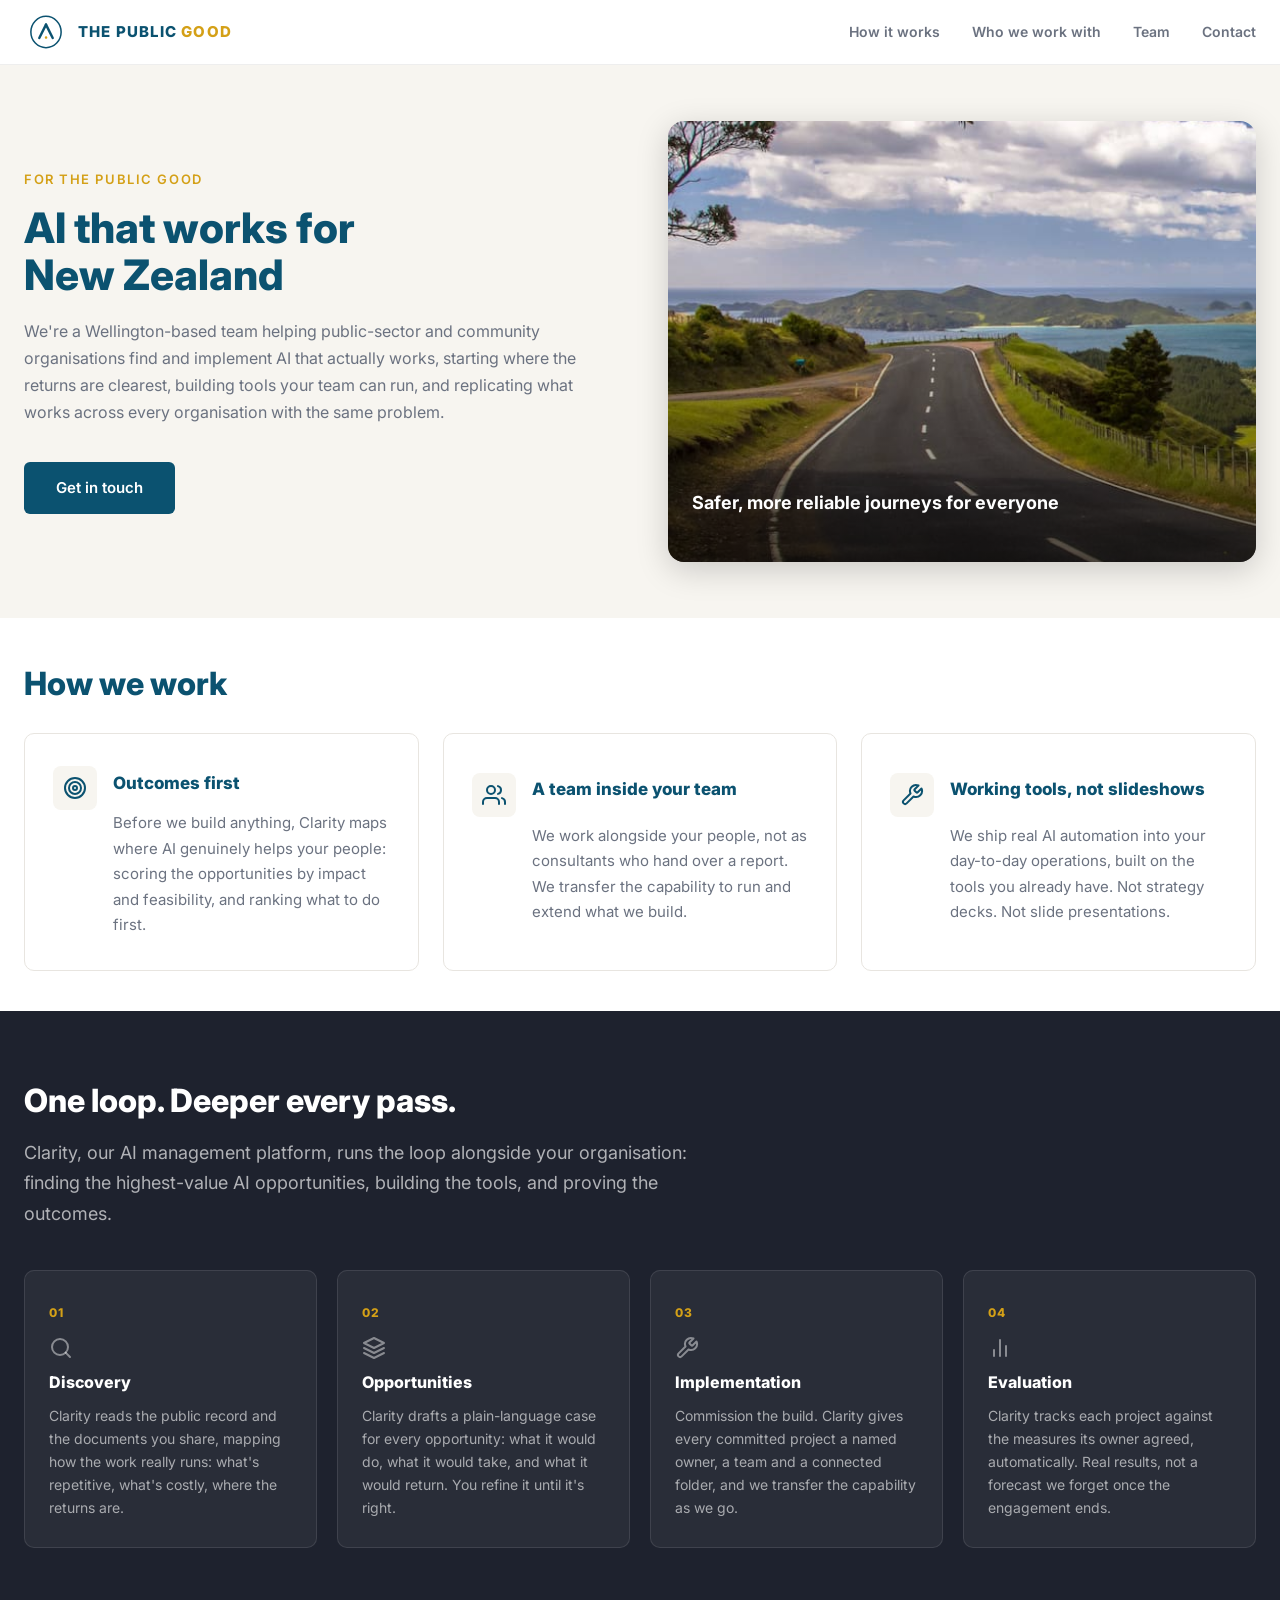
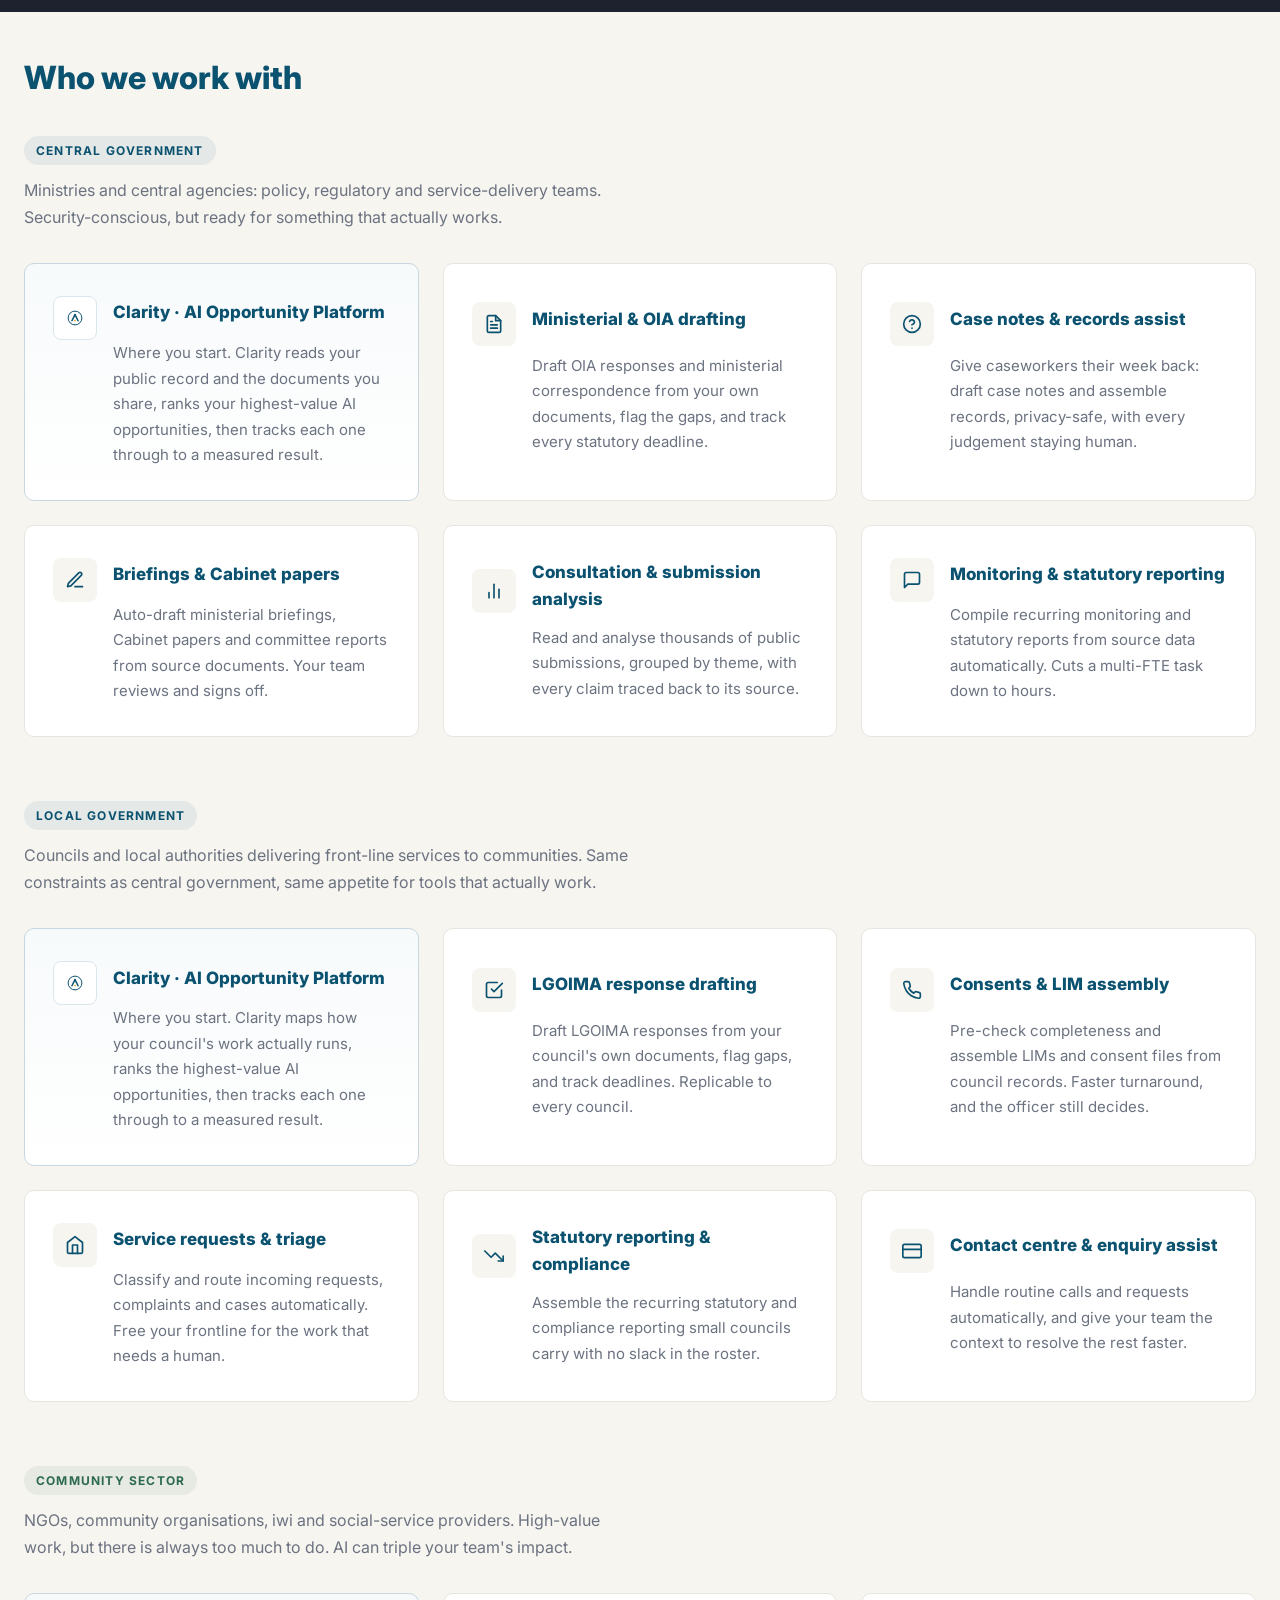
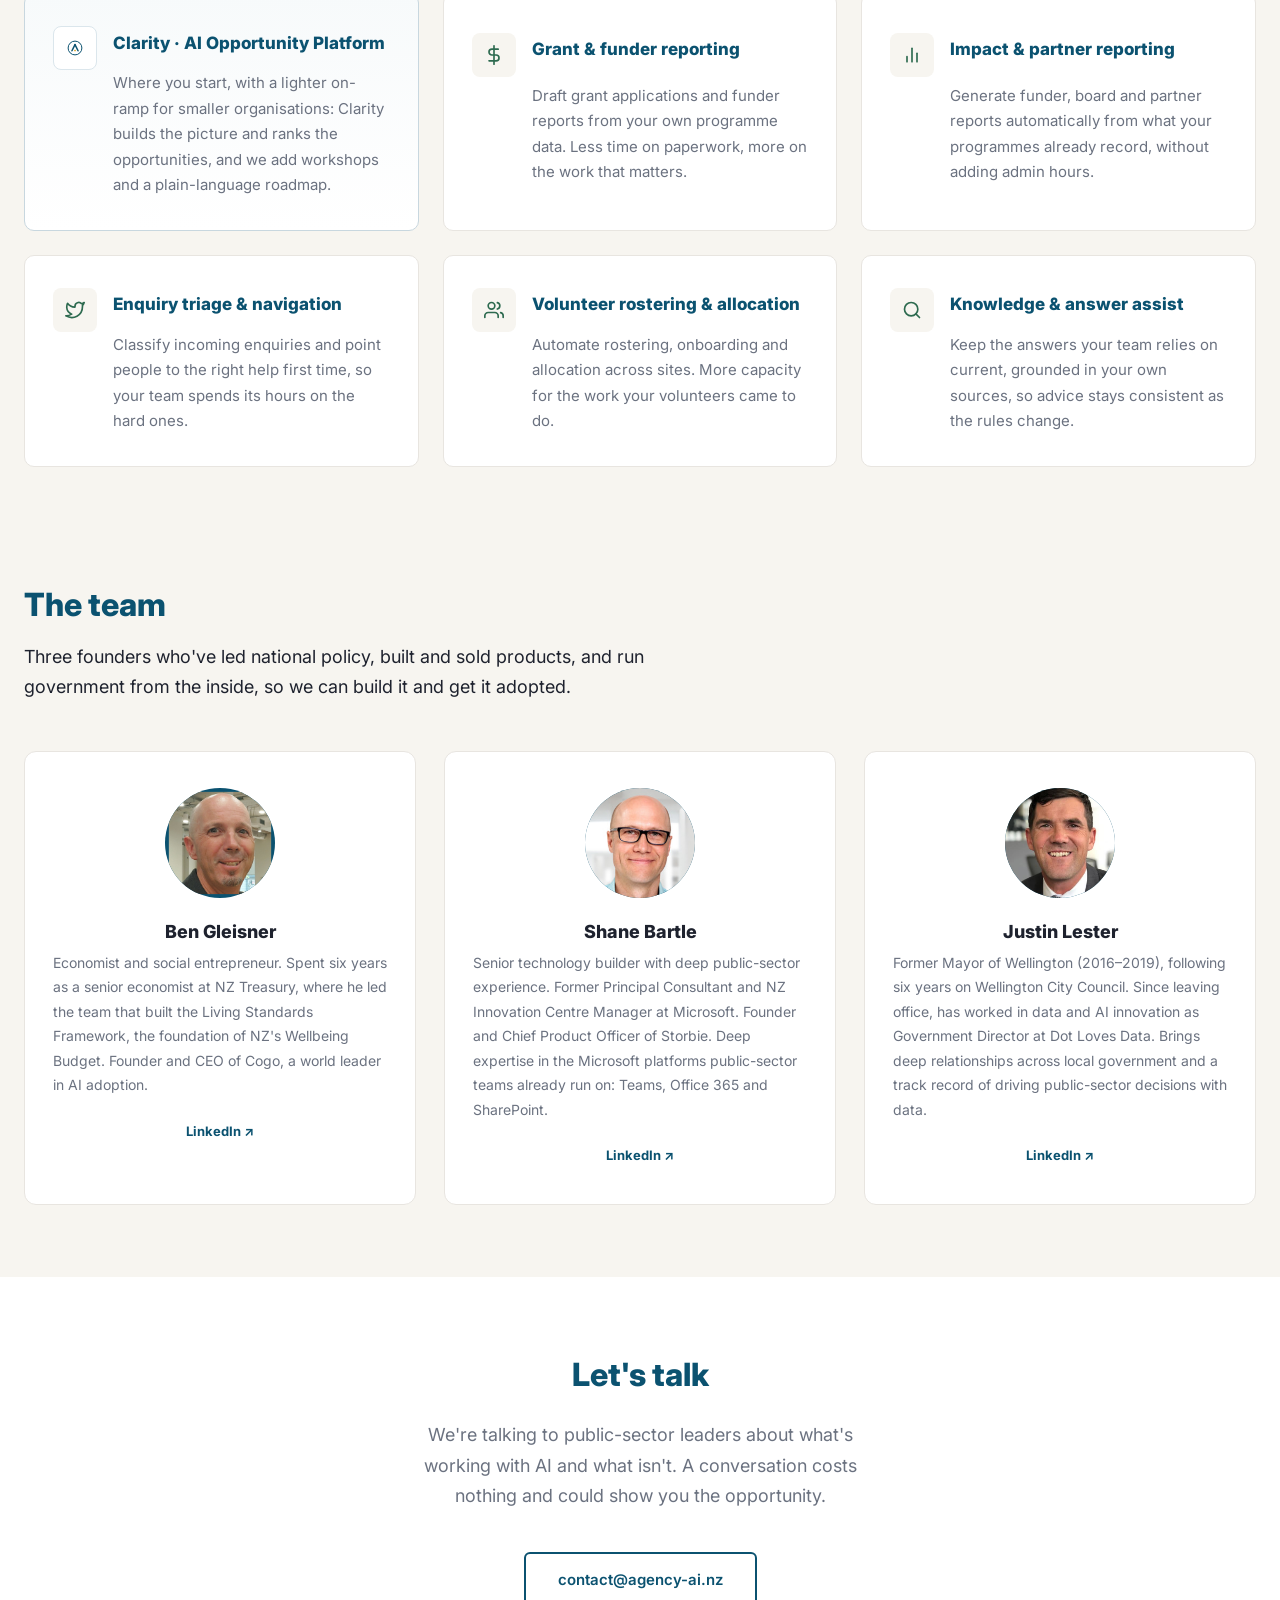
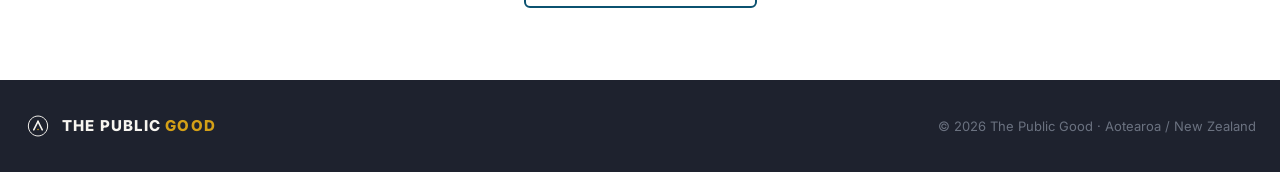
==== commit ab91d176: "Rename the sector entry card to Clarity, AI Opportunity Platform "Audit" and "Readiness Programme" b" ====
--- a/index.html
+++ b/index.html
@@ -179,8 +179,8 @@
               <div class="card-icon">
                 <svg width="20" height="20" viewBox="0 0 120 120" fill="none"><circle cx="60" cy="60" r="41.28" stroke="#0B5270" stroke-width="6"/><path d="M60 39.78L41.71 76.43" stroke="#0B5270" stroke-width="9" stroke-linecap="round"/><path d="M60 39.78L78.29 76.43" stroke="#0B5270" stroke-width="9" stroke-linecap="round"/><circle cx="60.15" cy="75.16" r="5" fill="#D4A017"/></svg>
               </div>
-              <h3>Clarity &middot; AI Opportunity Audit</h3>
-              <p>Our front door. Clarity reads your public record and the documents you share, then ranks your highest-value AI opportunities and tells you what to build first.</p>
+              <h3>Clarity &middot; AI Opportunity Platform</h3>
+              <p>Where you start. Clarity reads your public record and the documents you share, ranks your highest-value AI opportunities, then tracks each one through to a measured result.</p>
             </div>
             <div class="card">
               <div class="card-icon">
@@ -230,8 +230,8 @@
               <div class="card-icon">
                 <svg width="20" height="20" viewBox="0 0 120 120" fill="none"><circle cx="60" cy="60" r="41.28" stroke="#0B5270" stroke-width="6"/><path d="M60 39.78L41.71 76.43" stroke="#0B5270" stroke-width="9" stroke-linecap="round"/><path d="M60 39.78L78.29 76.43" stroke="#0B5270" stroke-width="9" stroke-linecap="round"/><circle cx="60.15" cy="75.16" r="5" fill="#D4A017"/></svg>
               </div>
-              <h3>Clarity &middot; AI Opportunity Audit</h3>
-              <p>Our front door. Clarity maps how your council's work actually runs, then ranks the highest-value AI opportunities and tells you what to build first.</p>
+              <h3>Clarity &middot; AI Opportunity Platform</h3>
+              <p>Where you start. Clarity maps how your council's work actually runs, ranks the highest-value AI opportunities, then tracks each one through to a measured result.</p>
             </div>
             <div class="card">
               <div class="card-icon">
@@ -281,8 +281,8 @@
               <div class="card-icon">
                 <svg width="20" height="20" viewBox="0 0 120 120" fill="none"><circle cx="60" cy="60" r="41.28" stroke="#0B5270" stroke-width="6"/><path d="M60 39.78L41.71 76.43" stroke="#0B5270" stroke-width="9" stroke-linecap="round"/><path d="M60 39.78L78.29 76.43" stroke="#0B5270" stroke-width="9" stroke-linecap="round"/><circle cx="60.15" cy="75.16" r="5" fill="#D4A017"/></svg>
               </div>
-              <h3>Clarity &middot; AI Readiness</h3>
-              <p>A lighter on-ramp for smaller organisations. Clarity builds the picture, and we add workshops and a plain-language roadmap for what to do next.</p>
+              <h3>Clarity &middot; AI Opportunity Platform</h3>
+              <p>Where you start, with a lighter on-ramp for smaller organisations: Clarity builds the picture and ranks the opportunities, and we add workshops and a plain-language roadmap.</p>
             </div>
             <div class="card">
               <div class="card-icon">
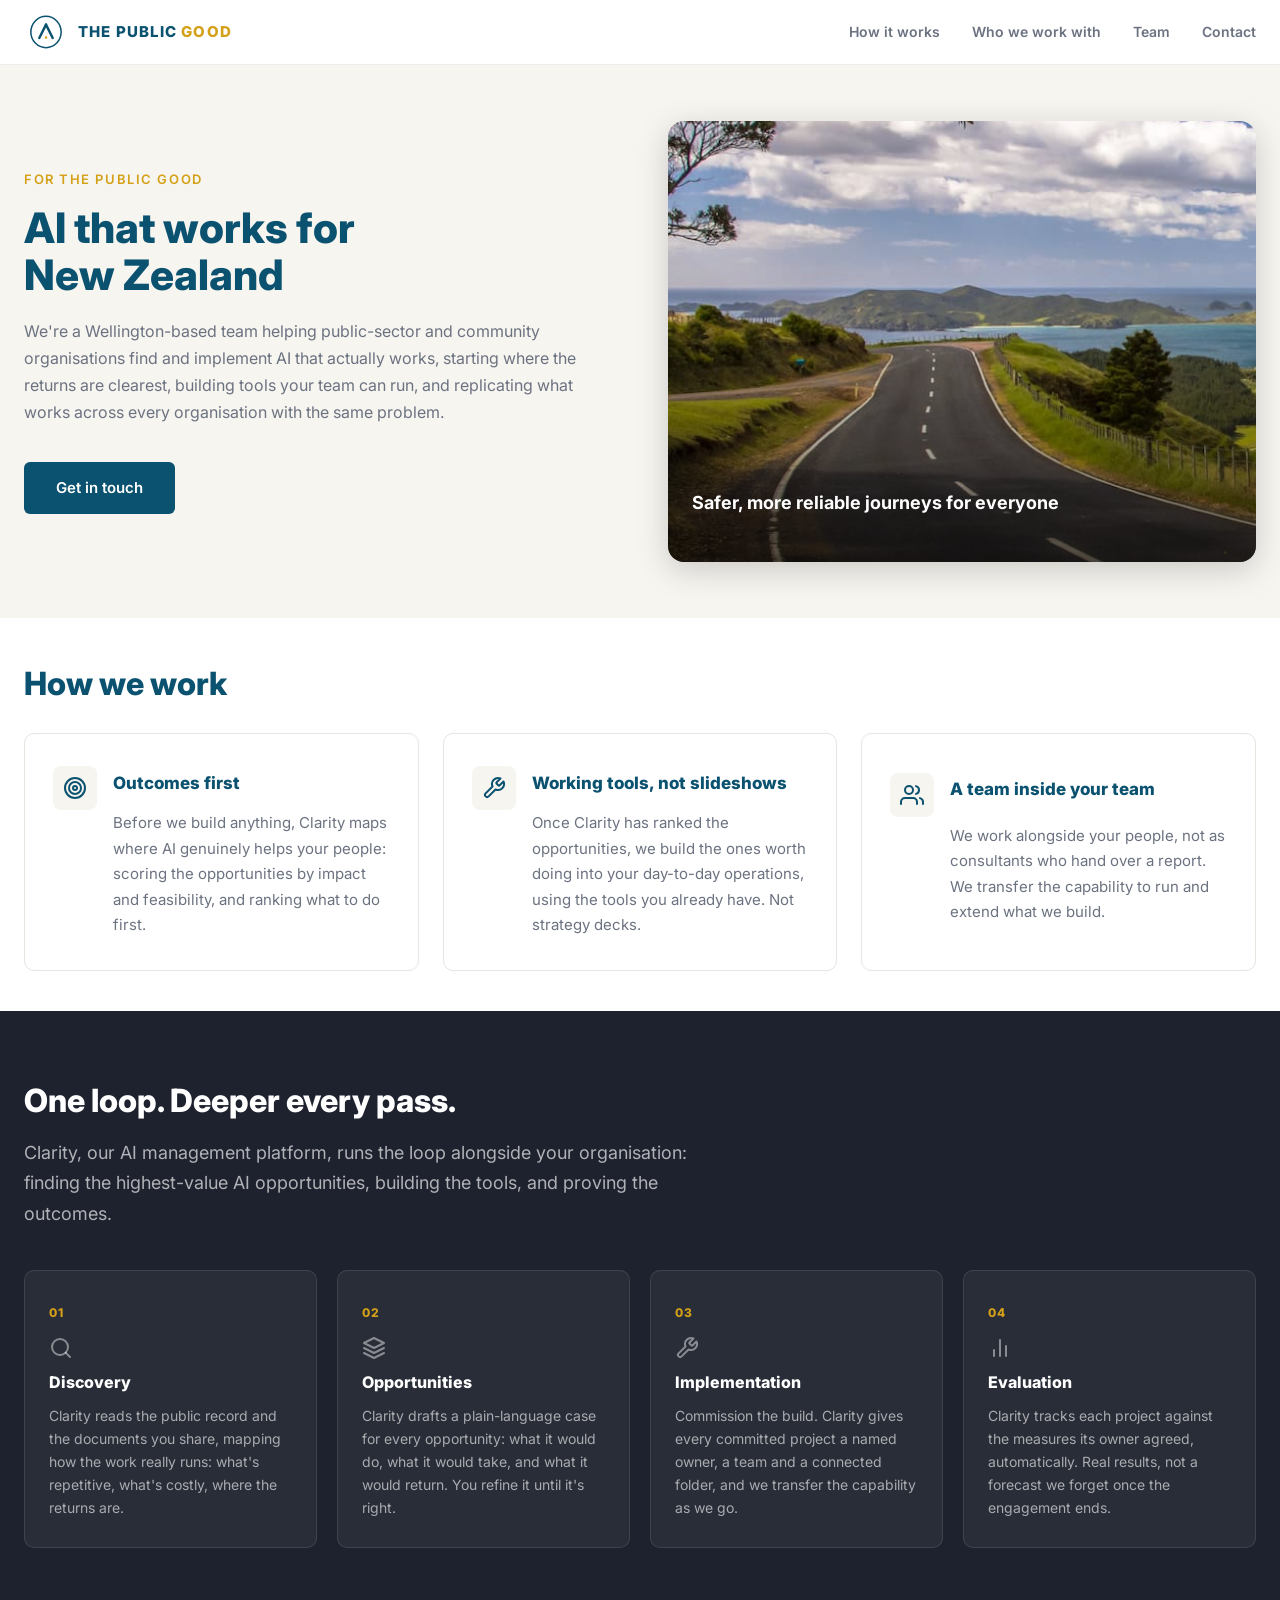
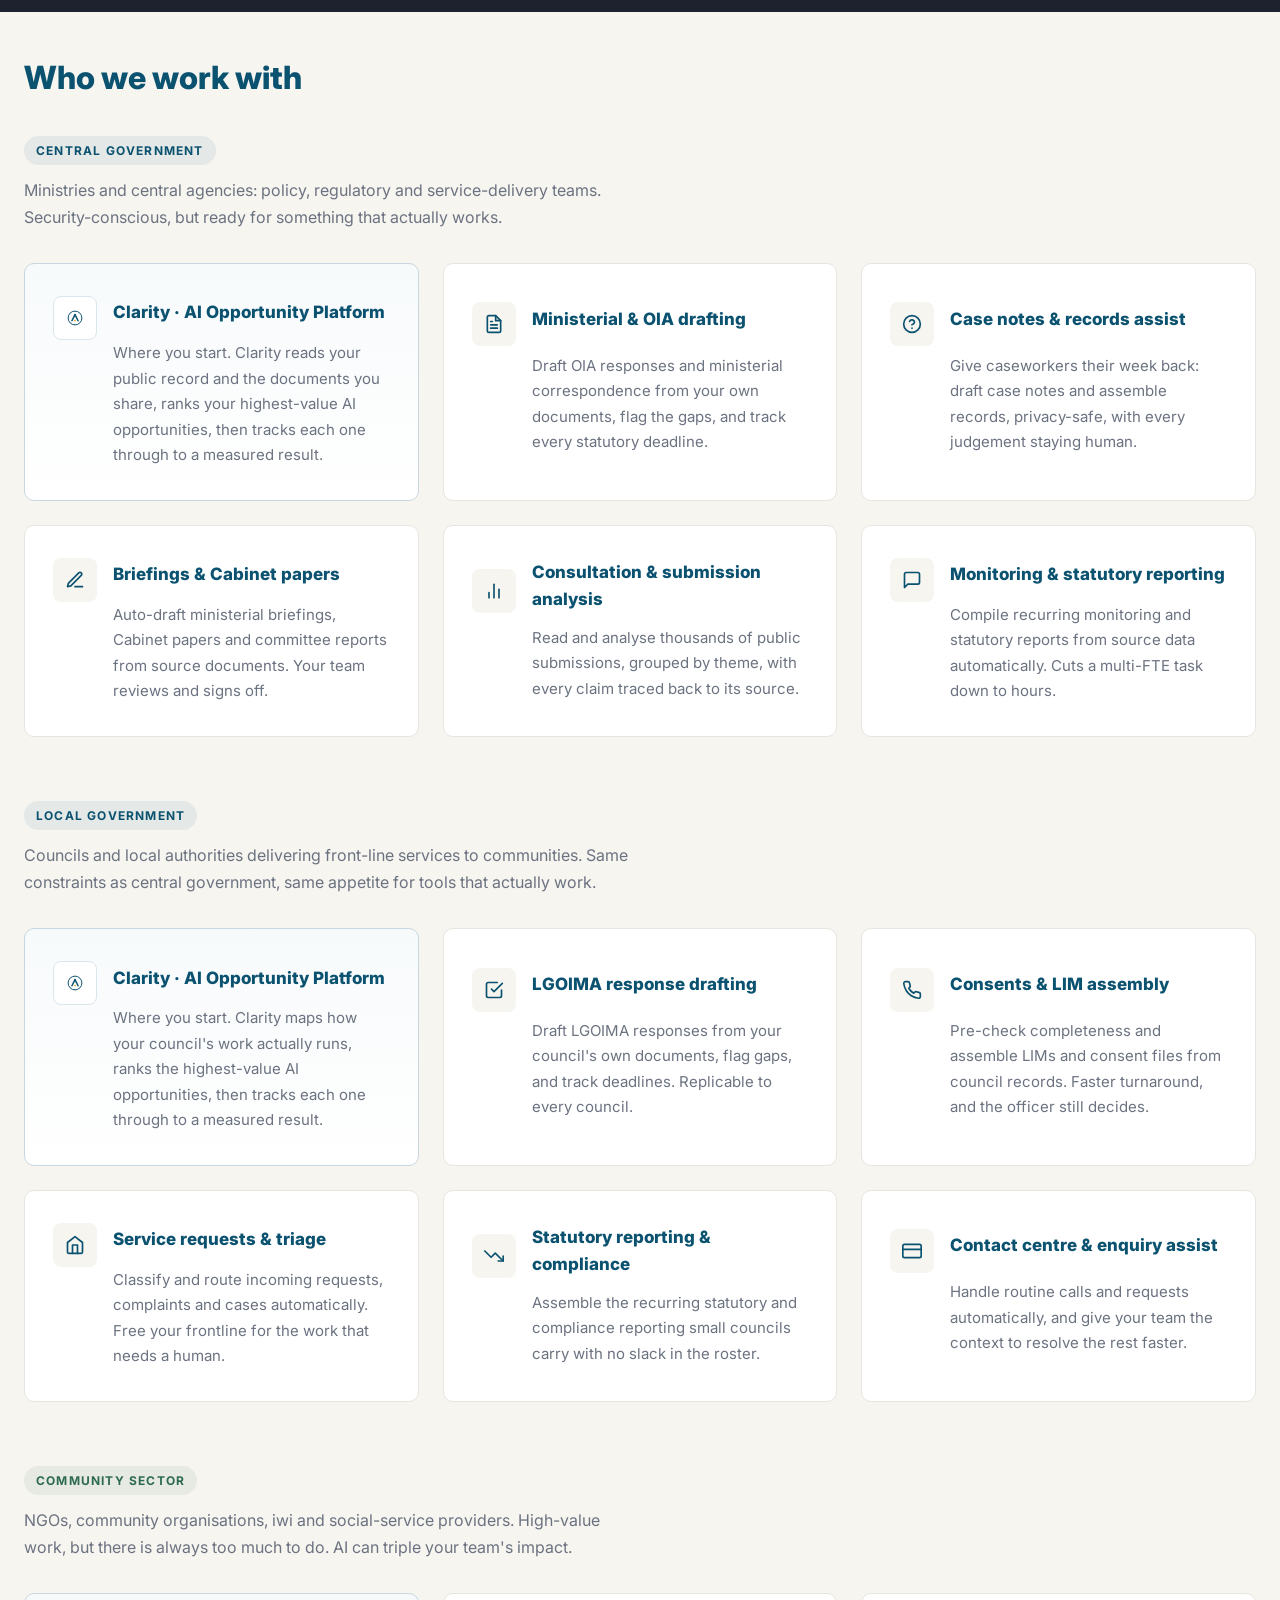
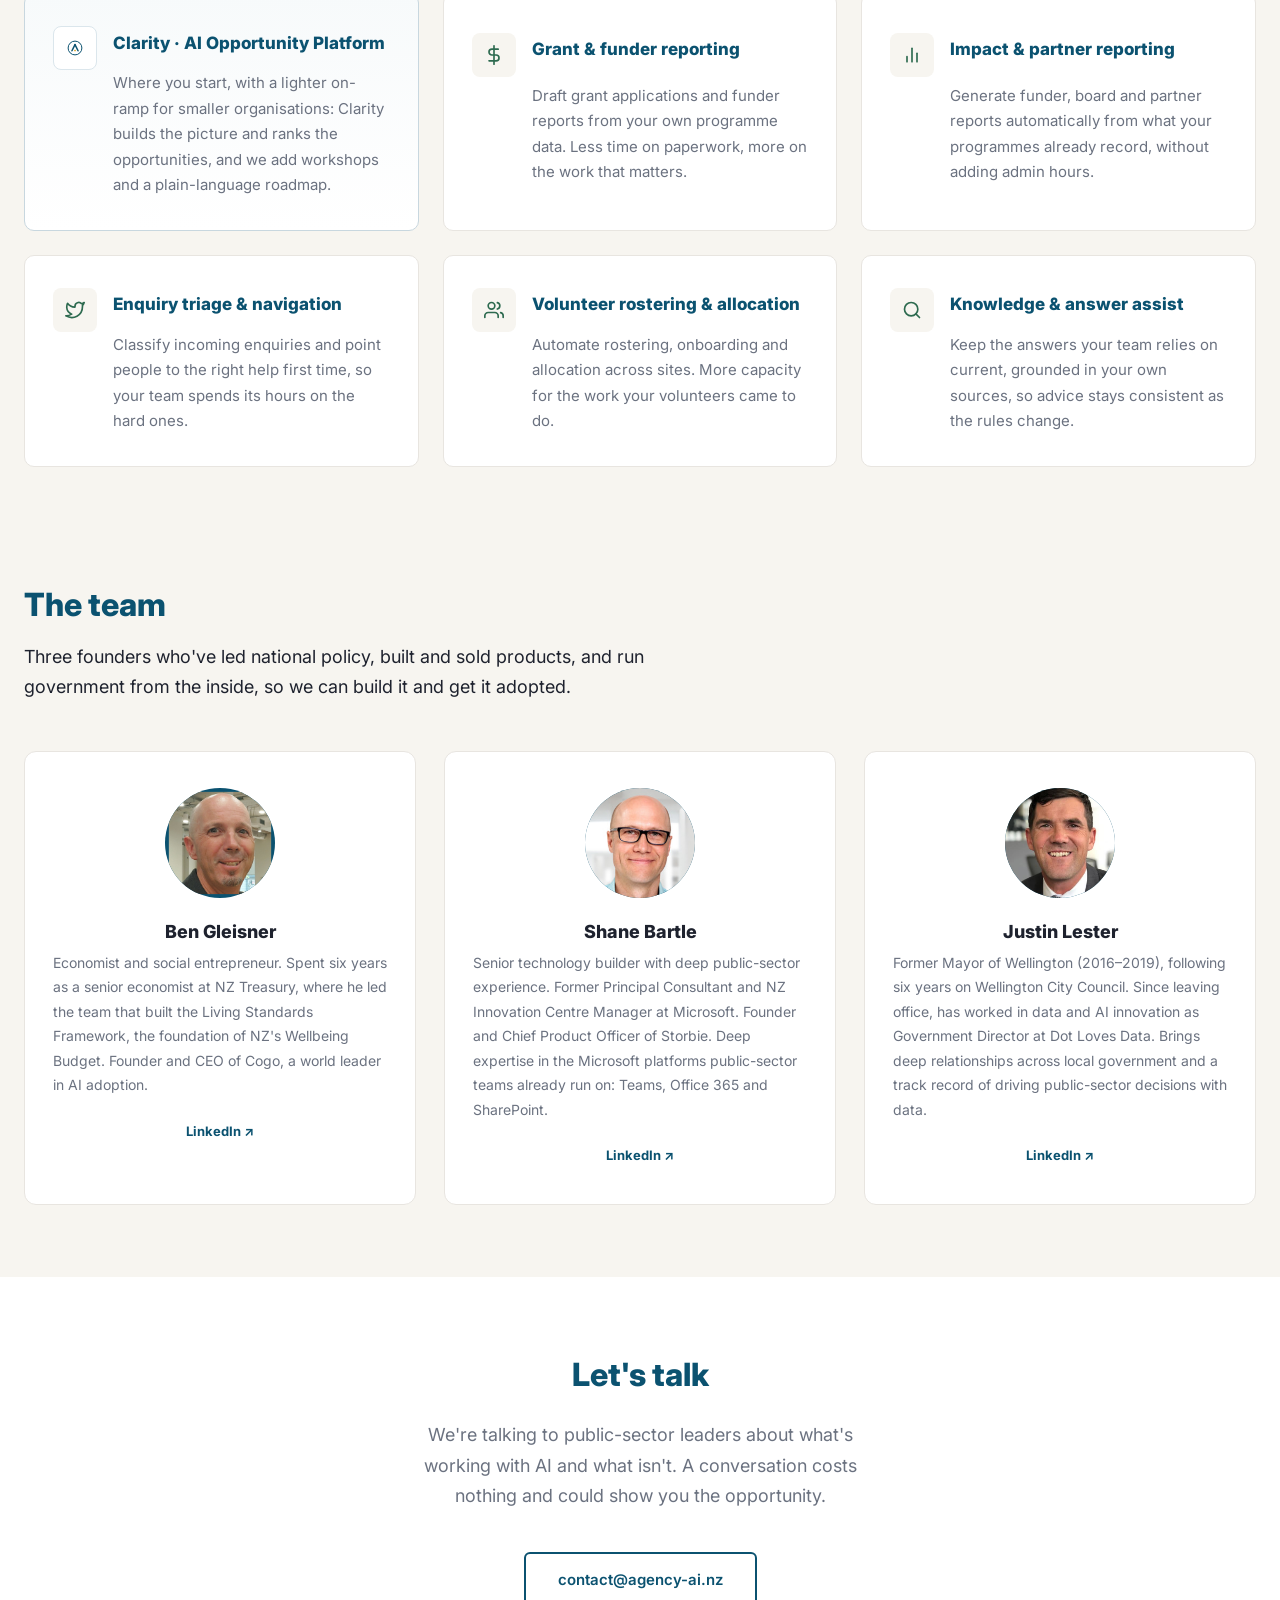
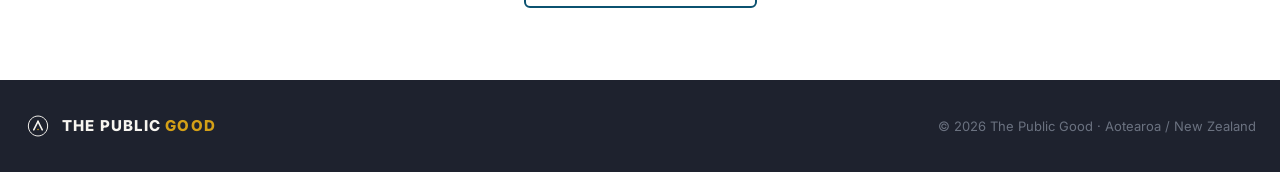
==== commit a557bcea: "Lead How we work with the build, and tie it to Clarity as phase one Reorders the three cards to foll" ====
--- a/index.html
+++ b/index.html
@@ -113,20 +113,20 @@
           <div class="card">
             <div class="card-icon">
               <svg width="24" height="24" viewBox="0 0 24 24" fill="none" stroke="#0B5270" stroke-width="2" stroke-linecap="round" stroke-linejoin="round">
-                <path d="M17 21v-2a4 4 0 0 0-4-4H5a4 4 0 0 0-4 4v2"></path><circle cx="9" cy="7" r="4"></circle><path d="M23 21v-2a4 4 0 0 0-3-3.87"></path><path d="M16 3.13a4 4 0 0 1 0 7.75"></path>
+                <path d="M14.7 6.3a1 1 0 0 0 0 1.4l1.6 1.6a1 1 0 0 0 1.4 0l3.77-3.77a6 6 0 0 1-7.94 7.94l-6.91 6.91a2.12 2.12 0 0 1-3-3l6.91-6.91a6 6 0 0 1 7.94-7.94l-3.76 3.76z"></path>
               </svg>
             </div>
-            <h3>A team inside your team</h3>
-            <p>We work alongside your people, not as consultants who hand over a report. We transfer the capability to run and extend what we build.</p>
+            <h3>Working tools, not slideshows</h3>
+            <p>Once Clarity has ranked the opportunities, we build the ones worth doing into your day-to-day operations, using the tools you already have. Not strategy decks.</p>
           </div>
           <div class="card">
             <div class="card-icon">
               <svg width="24" height="24" viewBox="0 0 24 24" fill="none" stroke="#0B5270" stroke-width="2" stroke-linecap="round" stroke-linejoin="round">
-                <path d="M14.7 6.3a1 1 0 0 0 0 1.4l1.6 1.6a1 1 0 0 0 1.4 0l3.77-3.77a6 6 0 0 1-7.94 7.94l-6.91 6.91a2.12 2.12 0 0 1-3-3l6.91-6.91a6 6 0 0 1 7.94-7.94l-3.76 3.76z"></path>
+                <path d="M17 21v-2a4 4 0 0 0-4-4H5a4 4 0 0 0-4 4v2"></path><circle cx="9" cy="7" r="4"></circle><path d="M23 21v-2a4 4 0 0 0-3-3.87"></path><path d="M16 3.13a4 4 0 0 1 0 7.75"></path>
               </svg>
             </div>
-            <h3>Working tools, not slideshows</h3>
-            <p>We ship real AI automation into your day-to-day operations, built on the tools you already have. Not strategy decks. Not slide presentations.</p>
+            <h3>A team inside your team</h3>
+            <p>We work alongside your people, not as consultants who hand over a report. We transfer the capability to run and extend what we build.</p>
           </div>
         </div>
       </div>
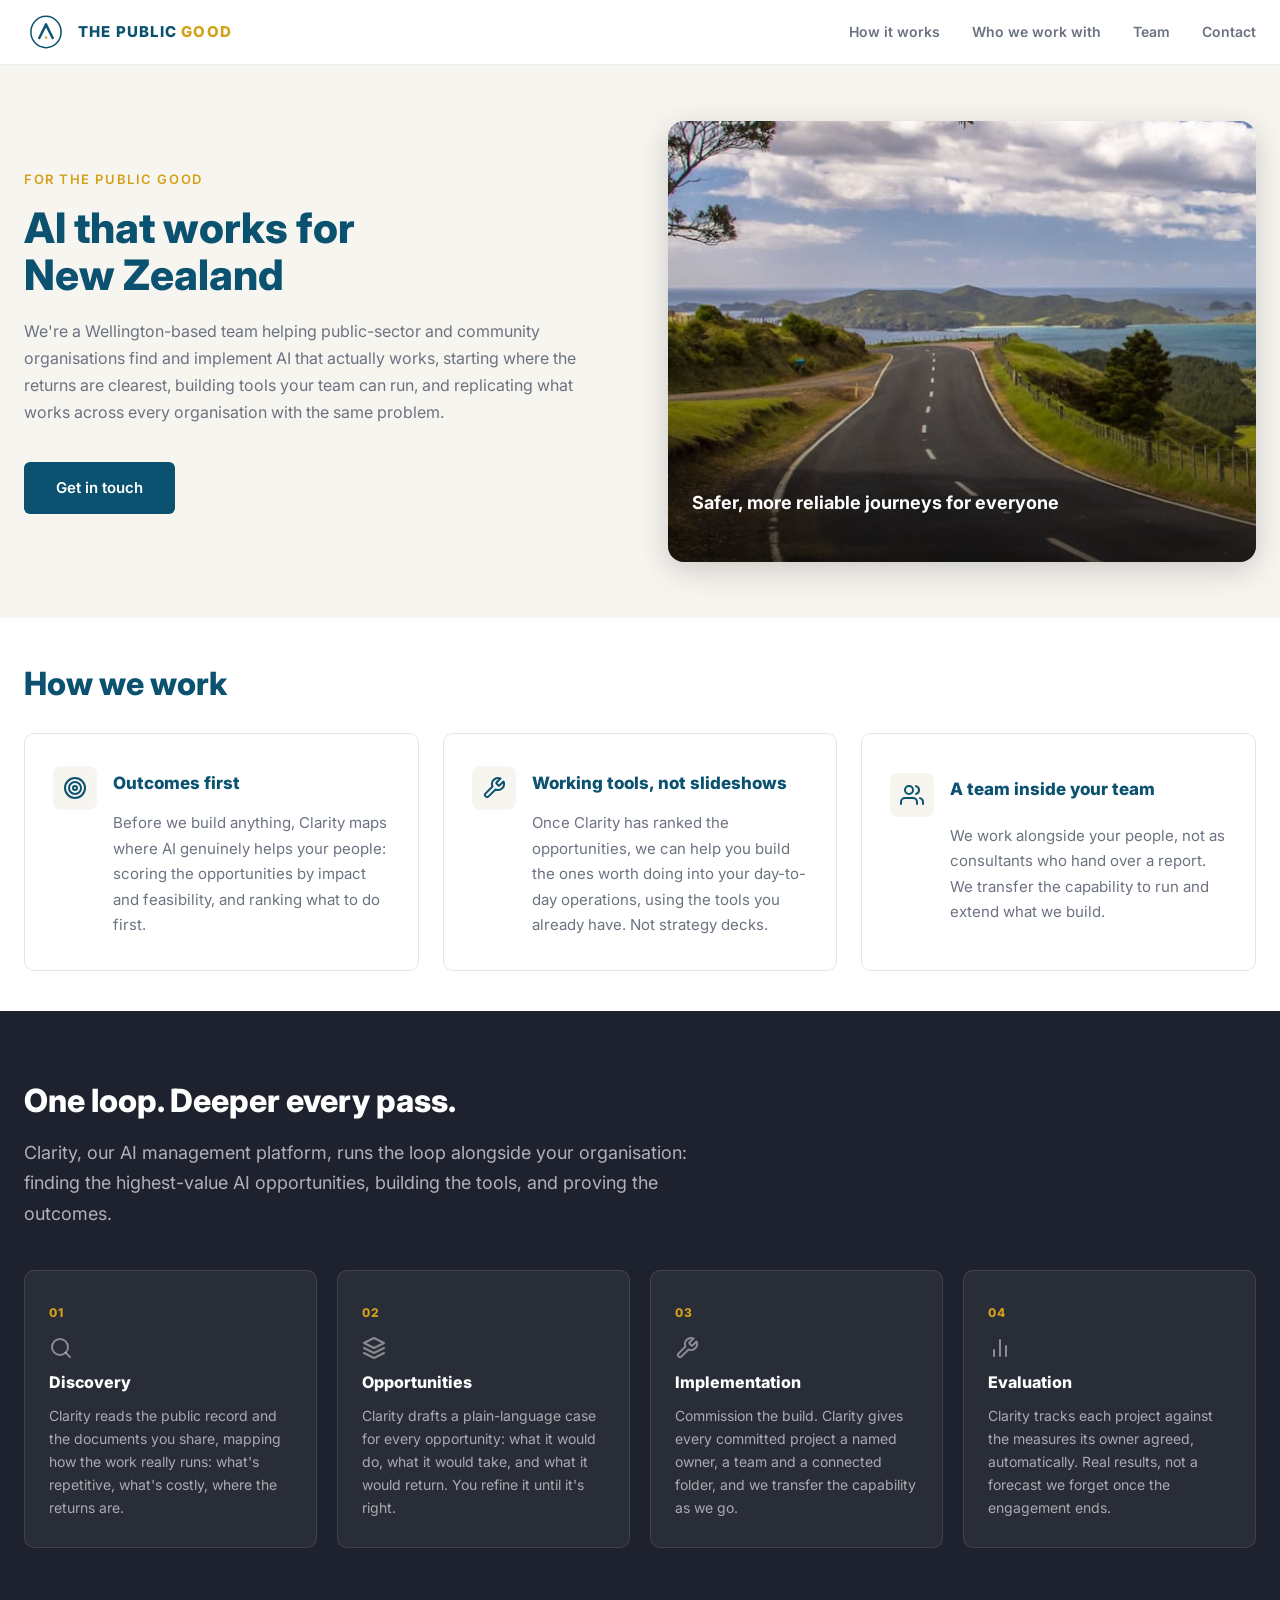
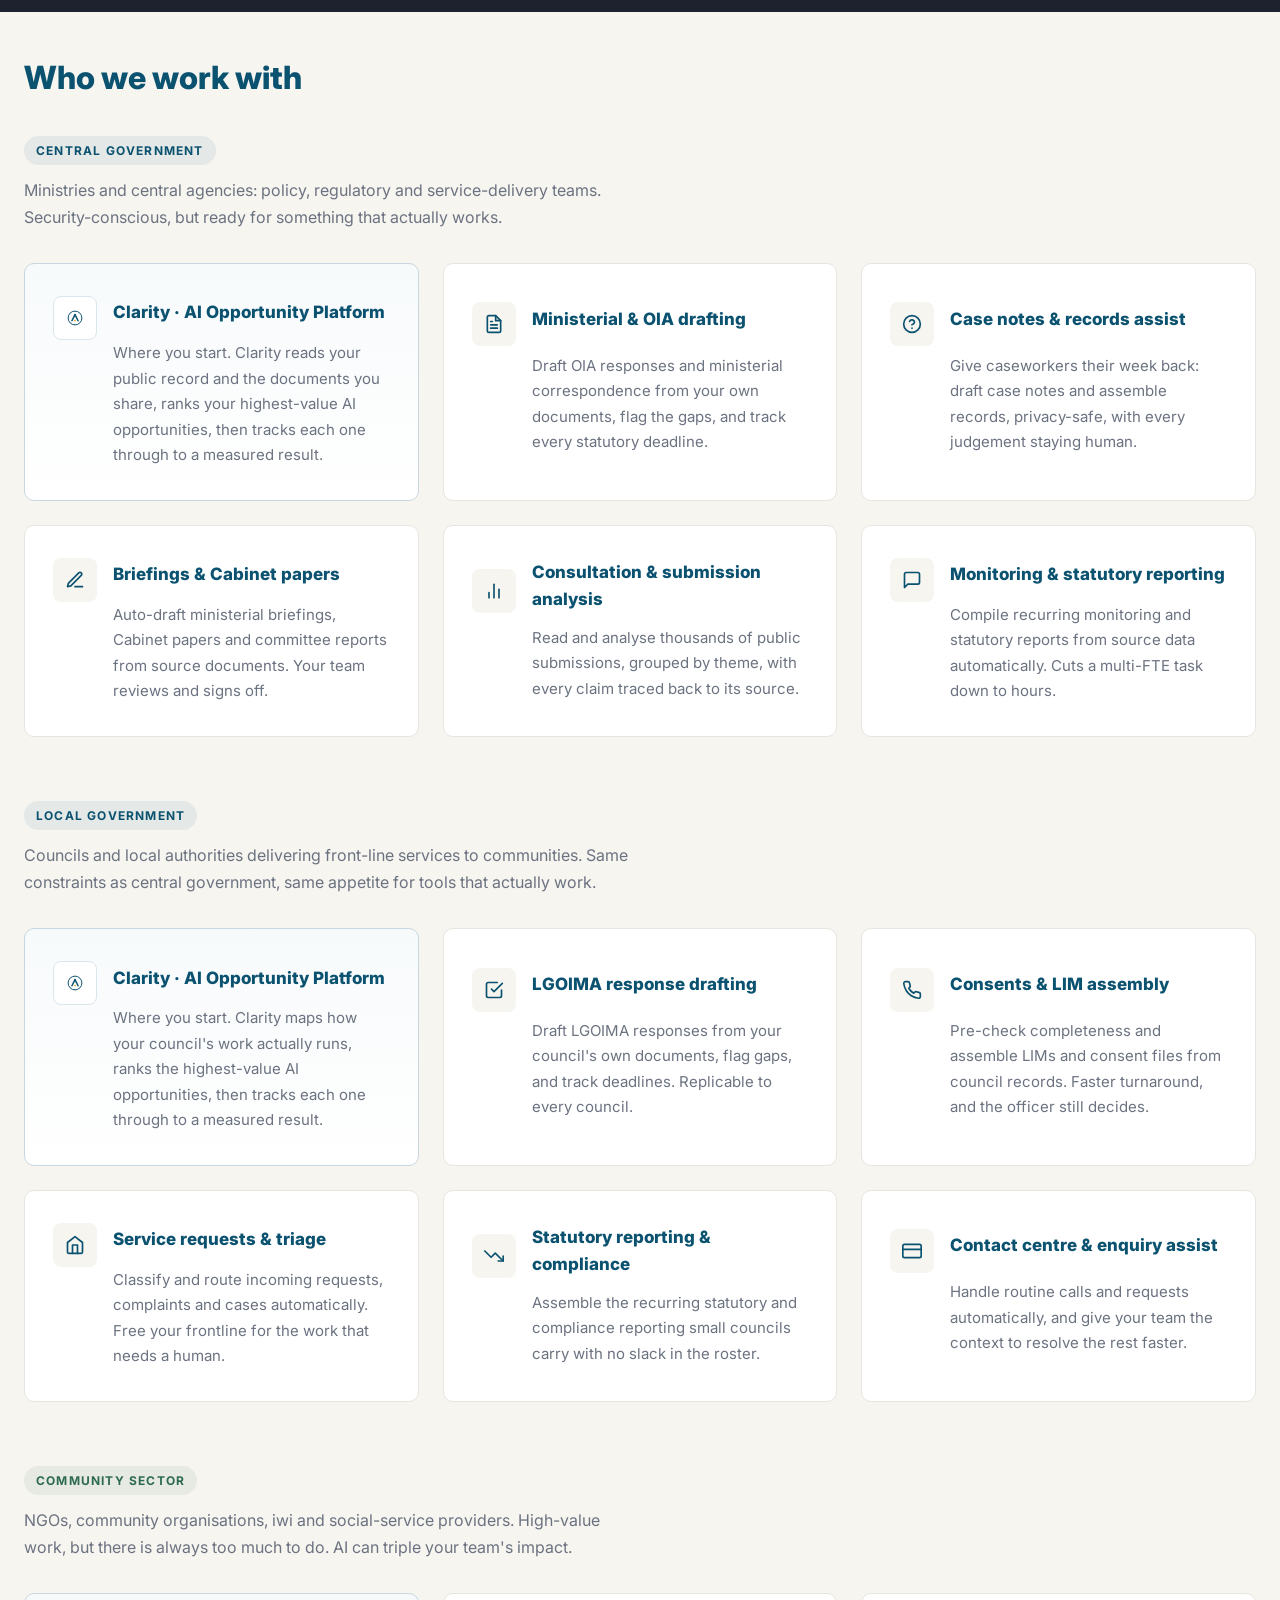
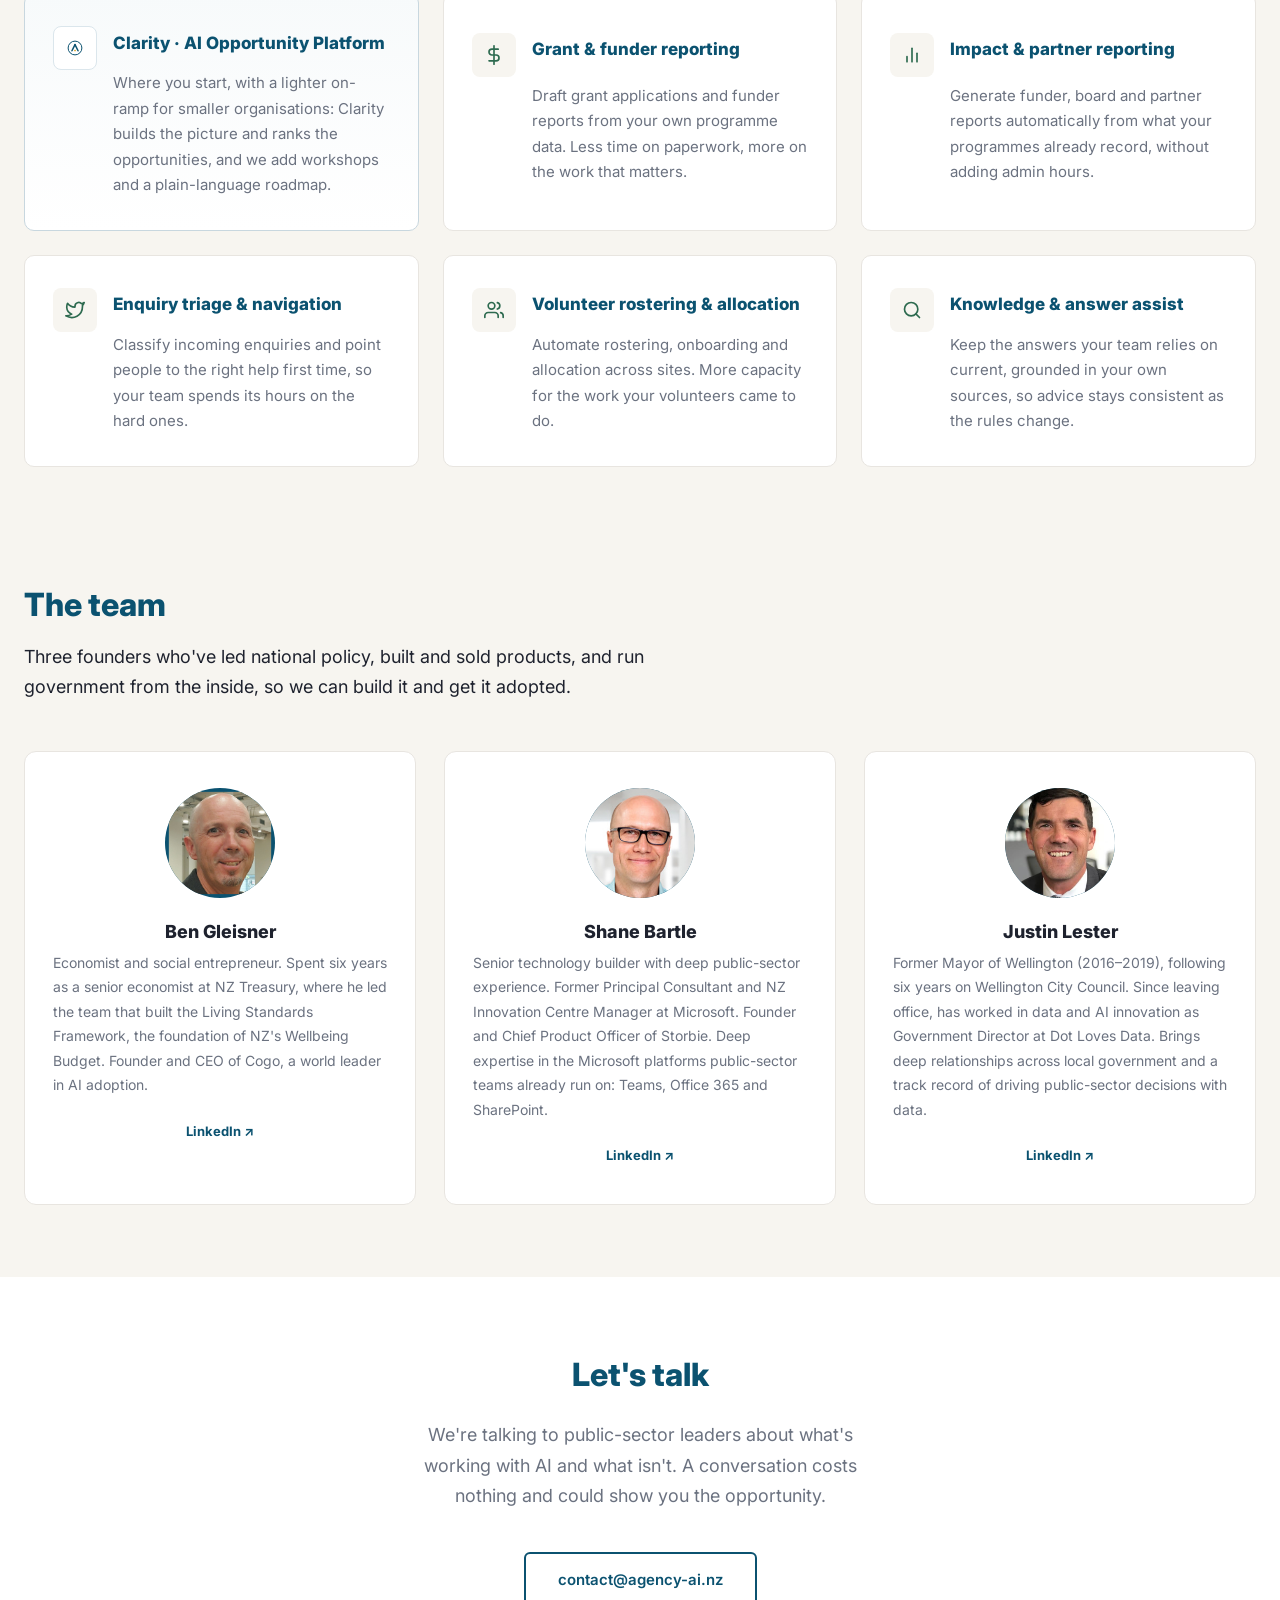
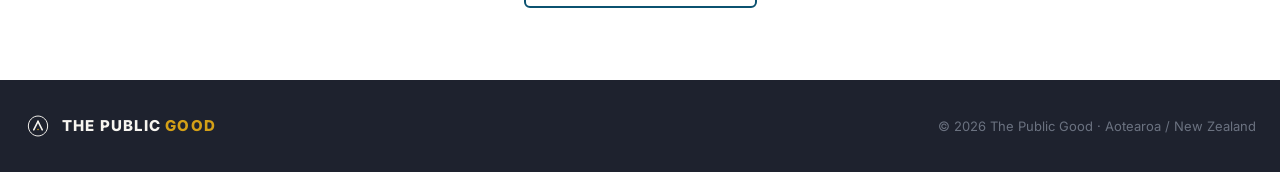
==== commit 61cfed24: "Soften the build claim to helping the team build Co-Authored-By: Claude Opus 5 <noreply@anthropic.co" ====
--- a/index.html
+++ b/index.html
@@ -117,7 +117,7 @@
               </svg>
             </div>
             <h3>Working tools, not slideshows</h3>
-            <p>Once Clarity has ranked the opportunities, we build the ones worth doing into your day-to-day operations, using the tools you already have. Not strategy decks.</p>
+            <p>Once Clarity has ranked the opportunities, we can help you build the ones worth doing into your day-to-day operations, using the tools you already have. Not strategy decks.</p>
           </div>
           <div class="card">
             <div class="card-icon">
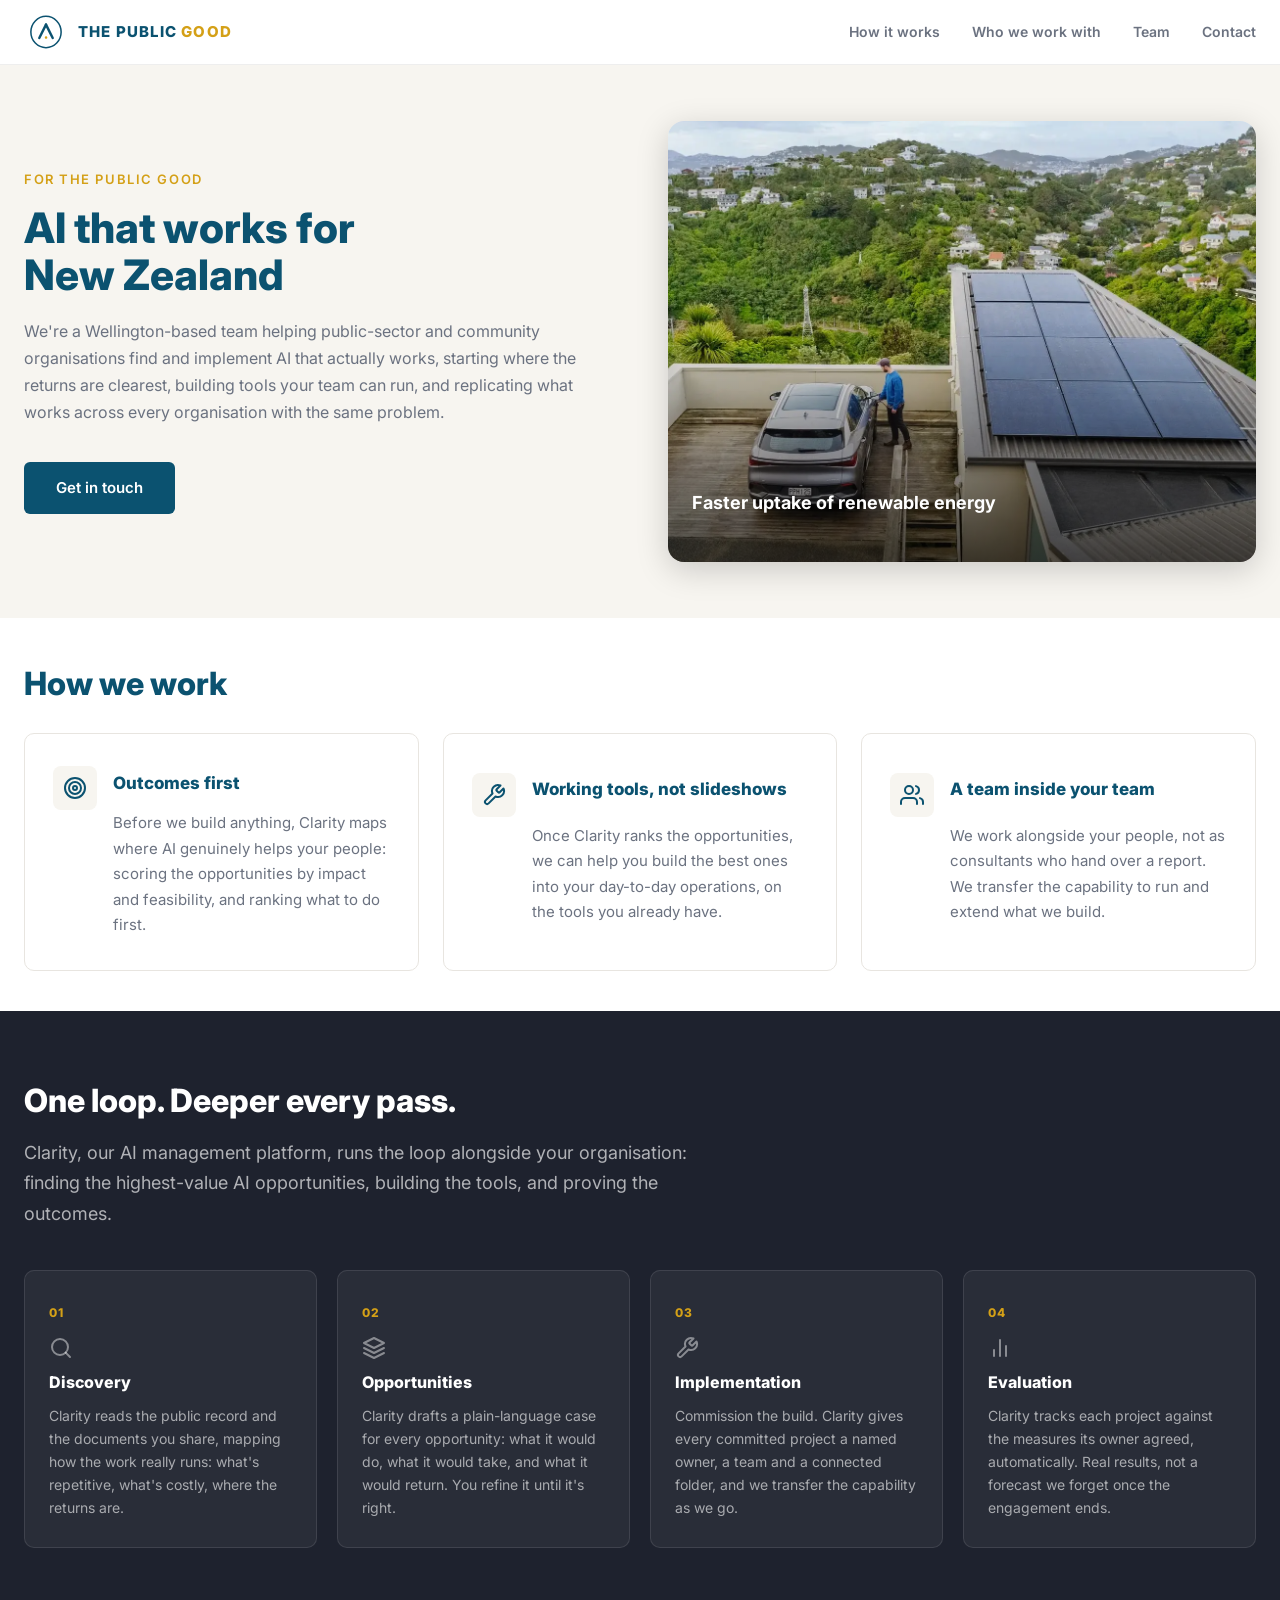
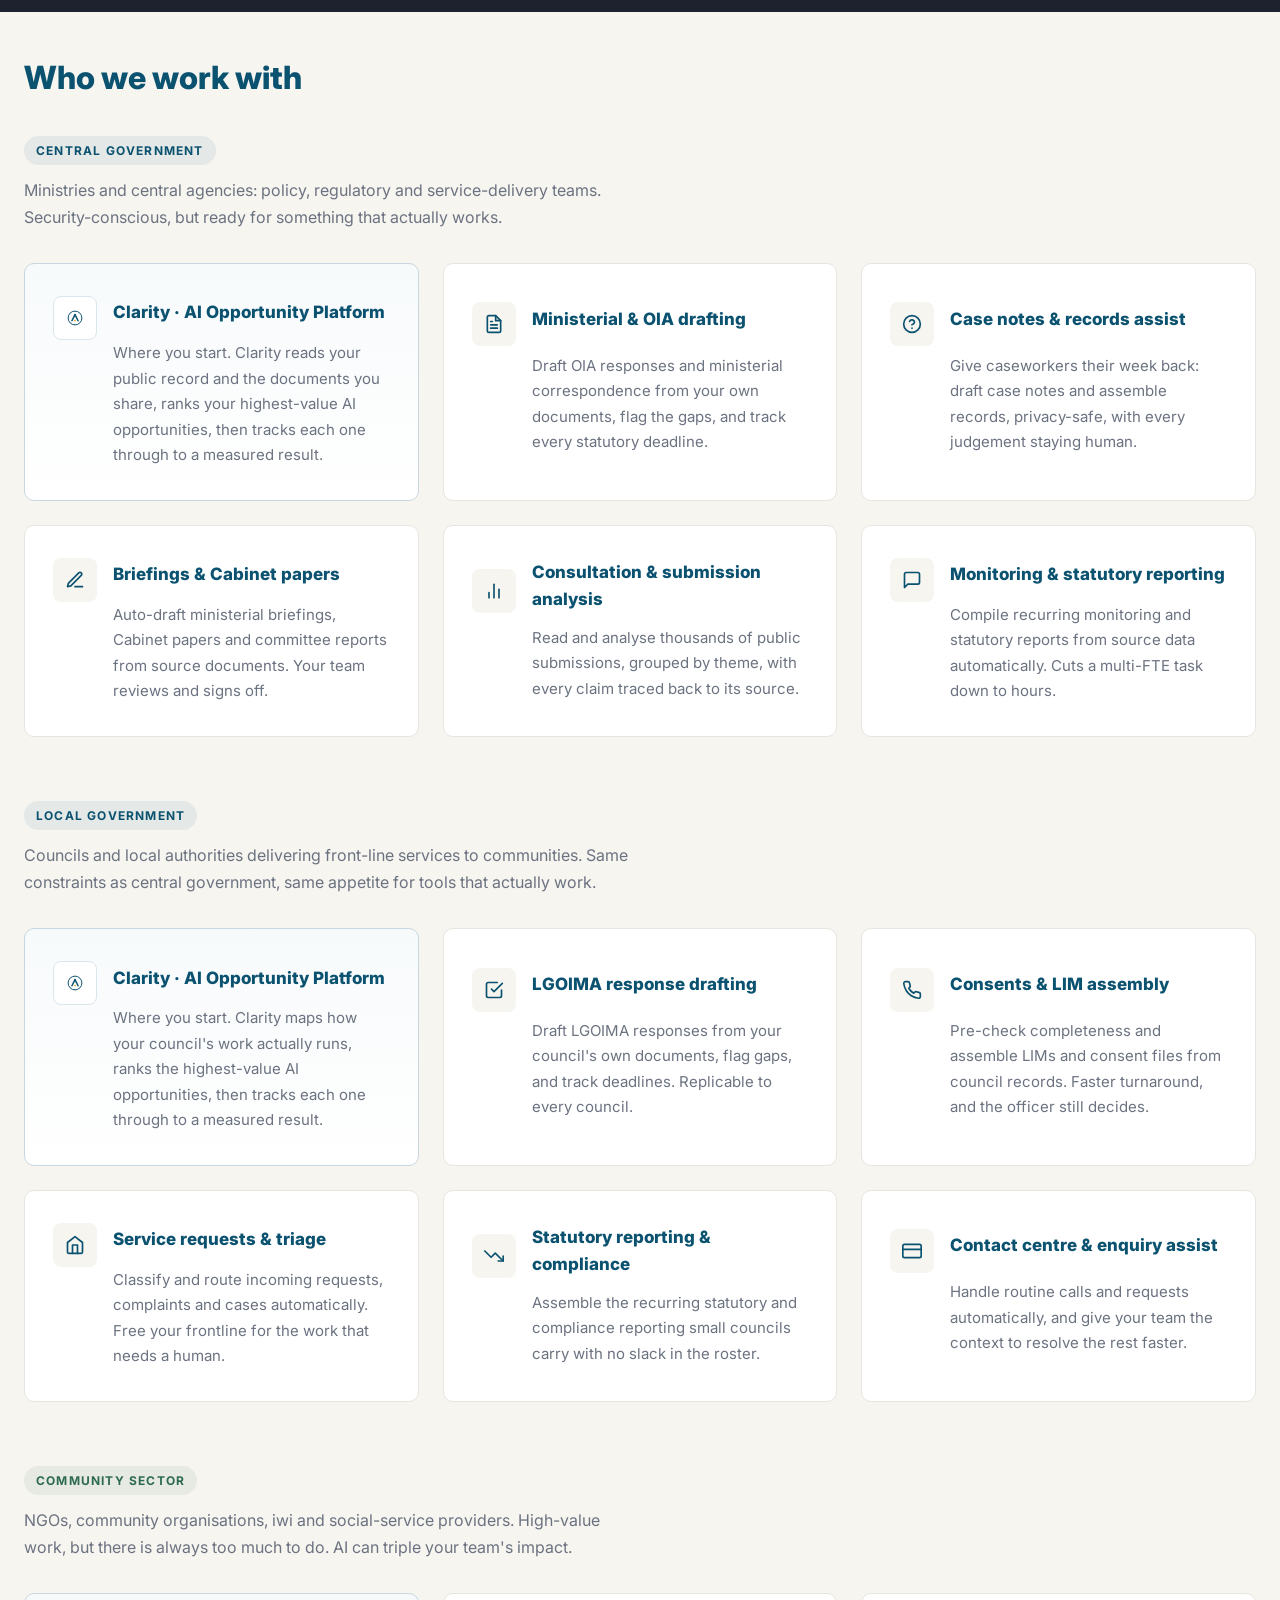
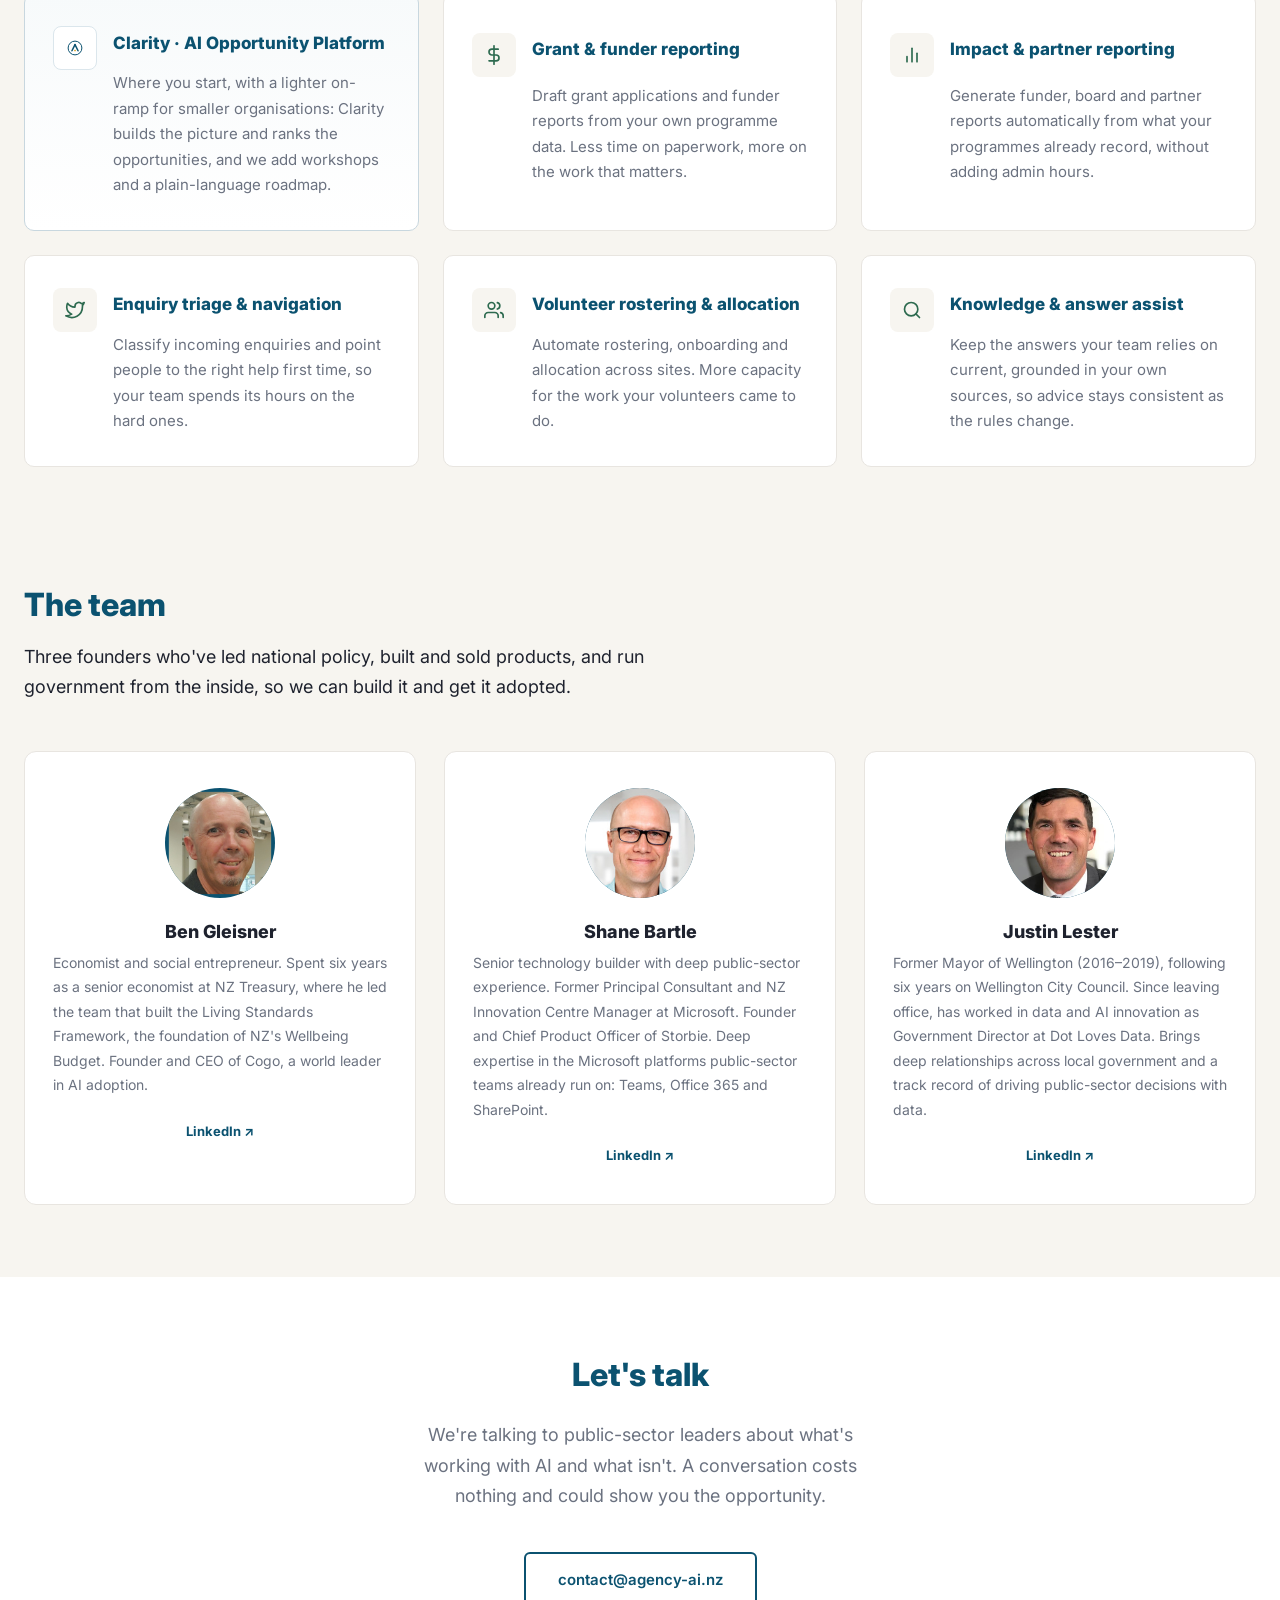
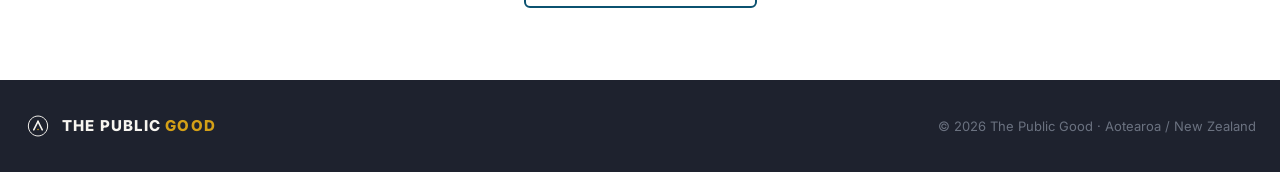
==== commit 9eeda2d2: "Trim the working-tools copy to four lines, matching its siblings It ran to five lines in the narrowe" ====
--- a/index.html
+++ b/index.html
@@ -117,7 +117,7 @@
               </svg>
             </div>
             <h3>Working tools, not slideshows</h3>
-            <p>Once Clarity has ranked the opportunities, we can help you build the ones worth doing into your day-to-day operations, using the tools you already have. Not strategy decks.</p>
+            <p>Once Clarity ranks the opportunities, we can help you build the best ones into your day-to-day operations, on the tools you already have.</p>
           </div>
           <div class="card">
             <div class="card-icon">
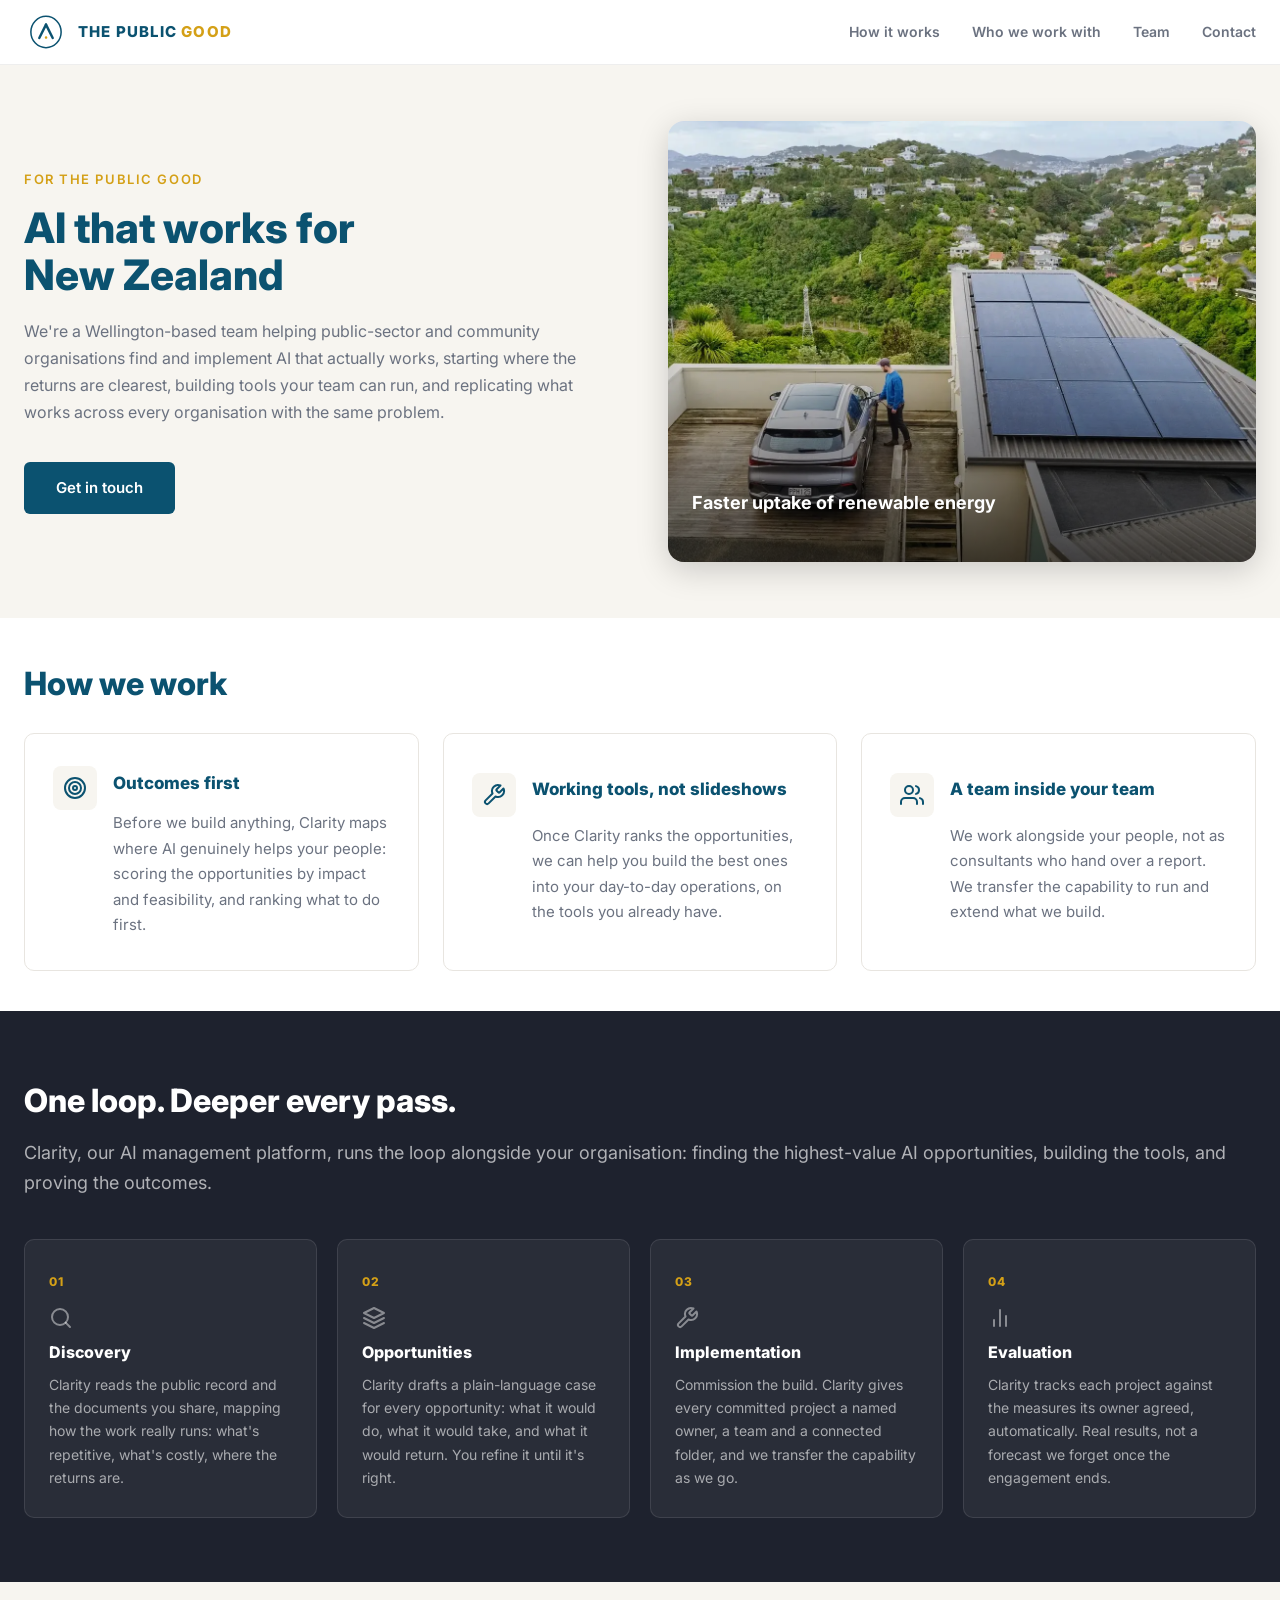
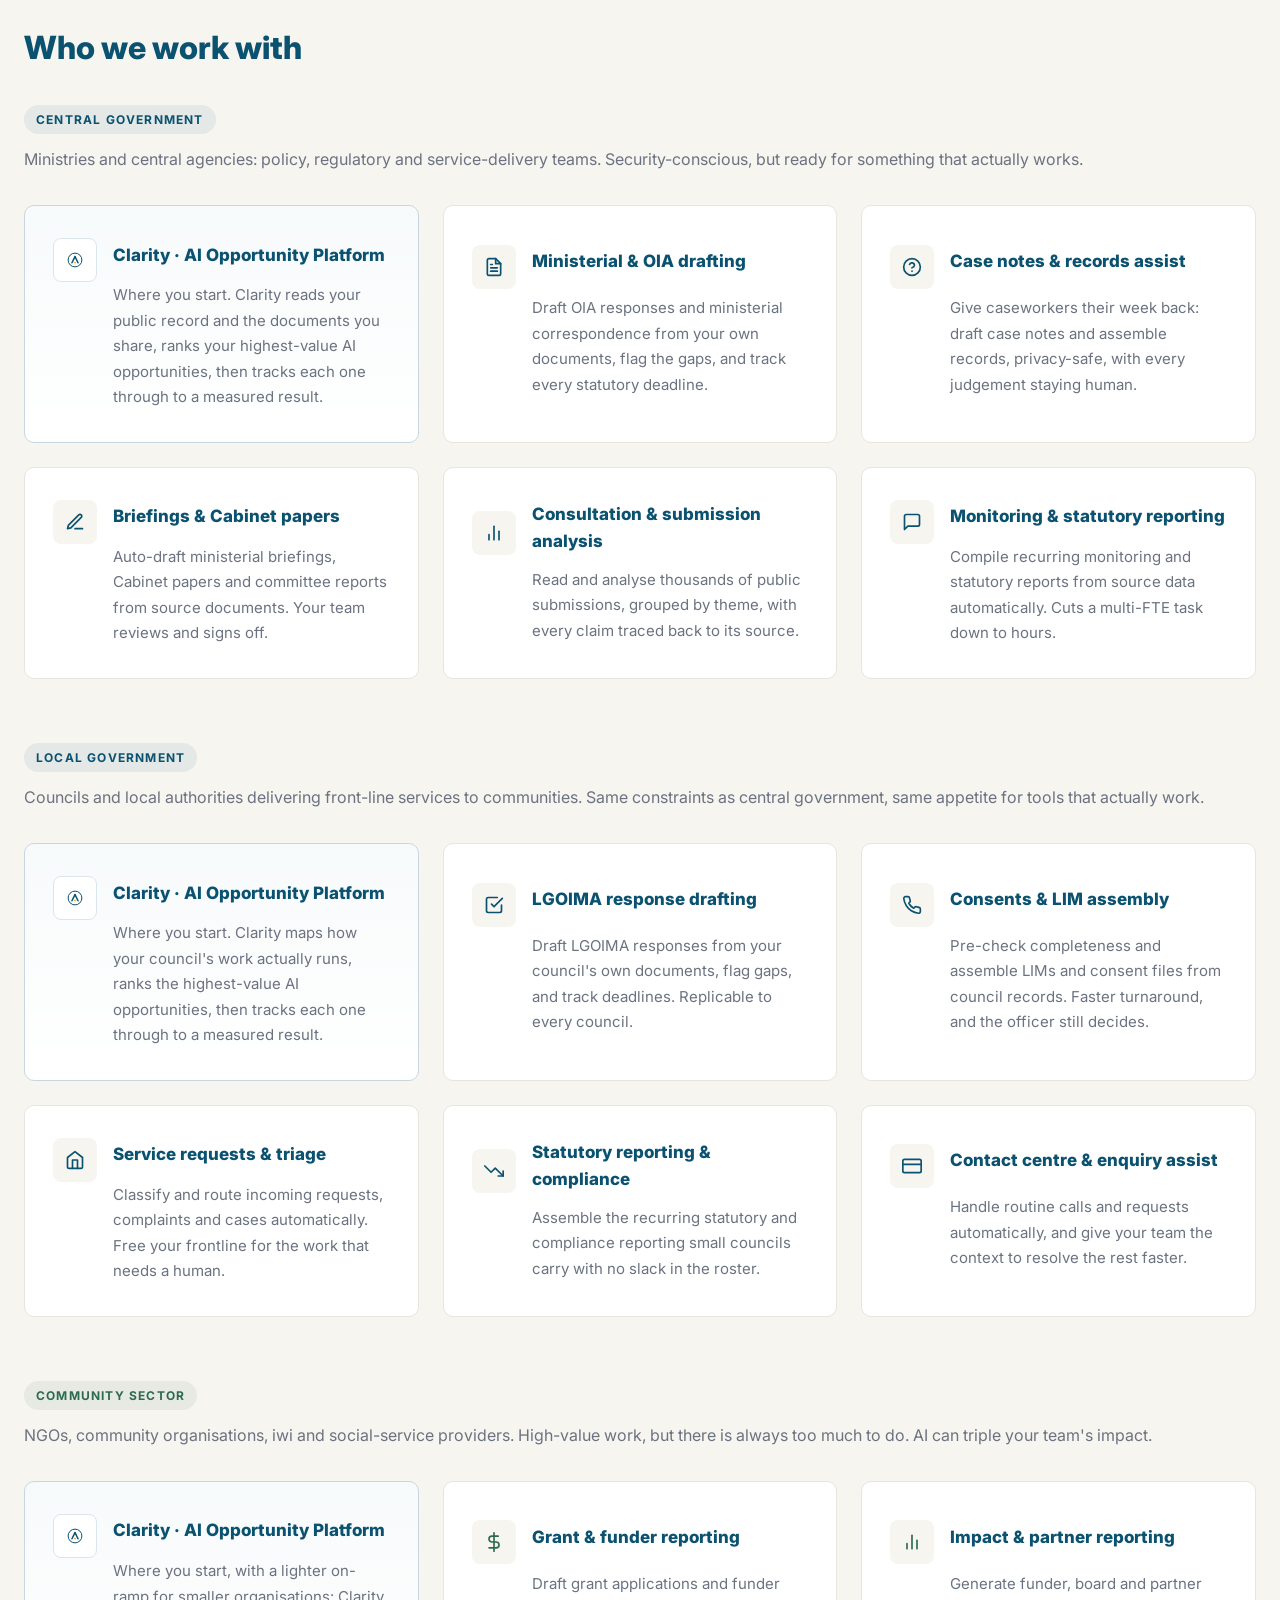
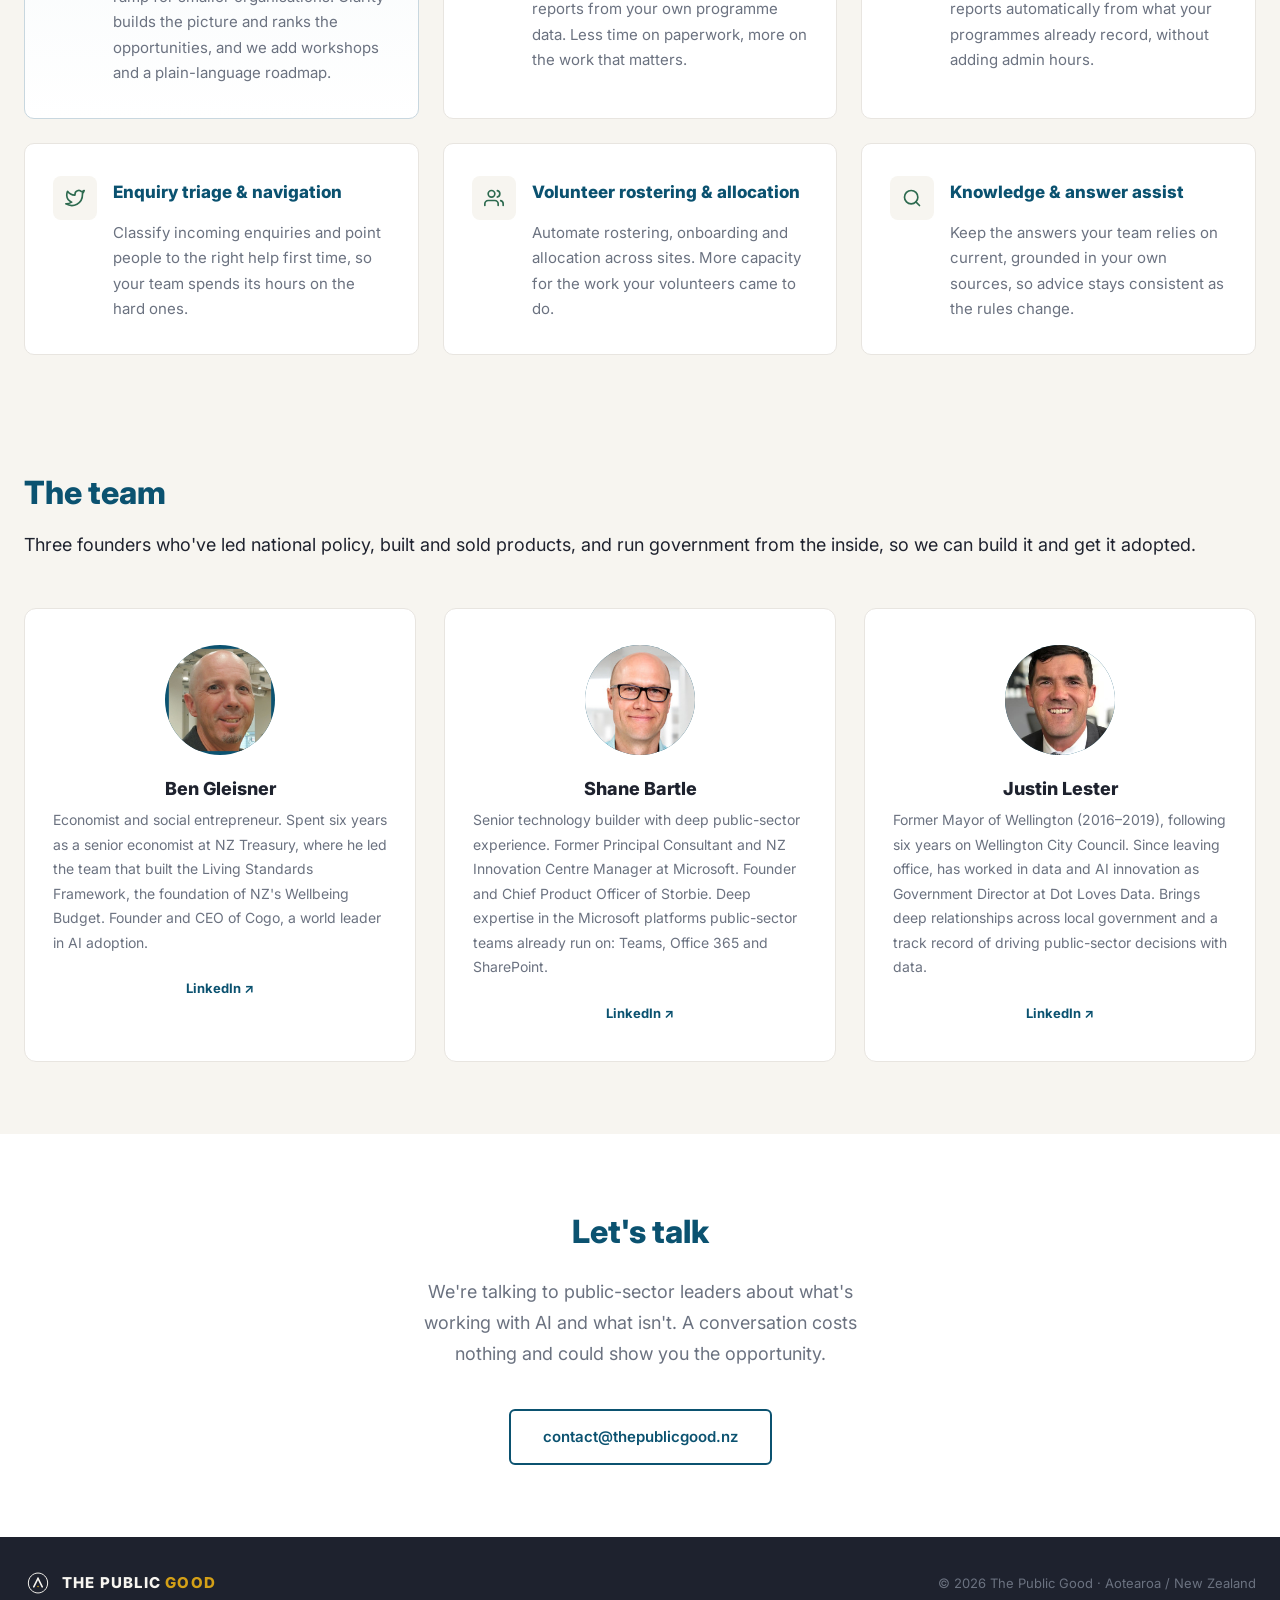
==== commit 899d0fda: "Align section leads to card rows; update Ben photo + contact email - style.css: loop lead, sector su" ====
--- a/index.html
+++ b/index.html
@@ -359,7 +359,7 @@
       <div class="container">
         <h2>Let's talk</h2>
         <p>We're talking to public-sector leaders about what's working with AI and what isn't. A conversation costs nothing and could show you the opportunity.</p>
-        <a href="mailto:contact@agency-ai.nz" class="btn btn-outline">contact@agency-ai.nz</a>
+        <a href="mailto:contact@thepublicgood.nz" class="btn btn-outline">contact@thepublicgood.nz</a>
       </div>
     </section>
   </main>
--- a/style.css
+++ b/style.css
@@ -335,7 +335,7 @@
 .services-group-header p {
   font-size: 16px;
   color: var(--slate);
-  max-width: 620px;
+  max-width: none;
   line-height: 1.7;
 }
 
@@ -397,6 +397,7 @@
 .loop-section .section-lead {
   color: rgba(255,255,255,0.65);
   margin-bottom: 40px;
+  max-width: none;
 }
 
 .loop {
@@ -561,6 +562,7 @@
 
 .team .section-lead {
   margin-bottom: 48px;
+  max-width: none;
 }
 
 .team-grid {
